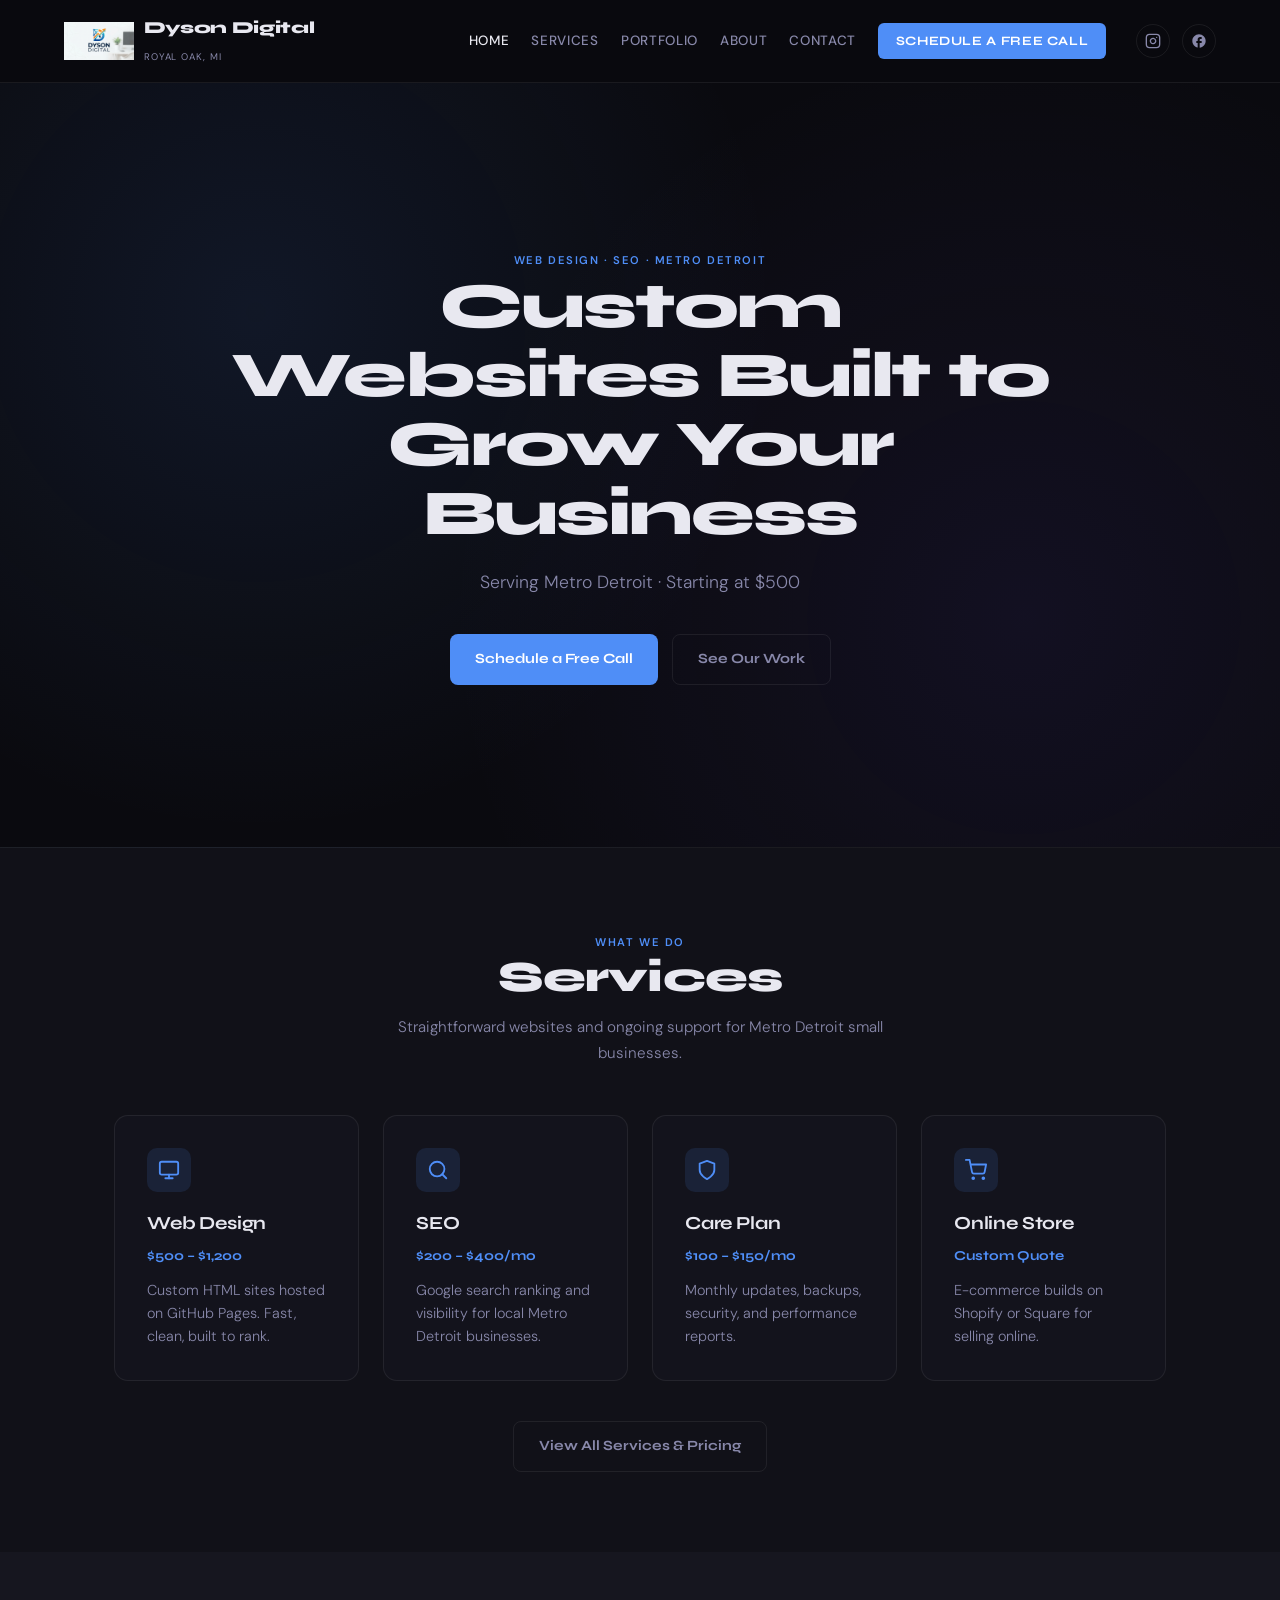
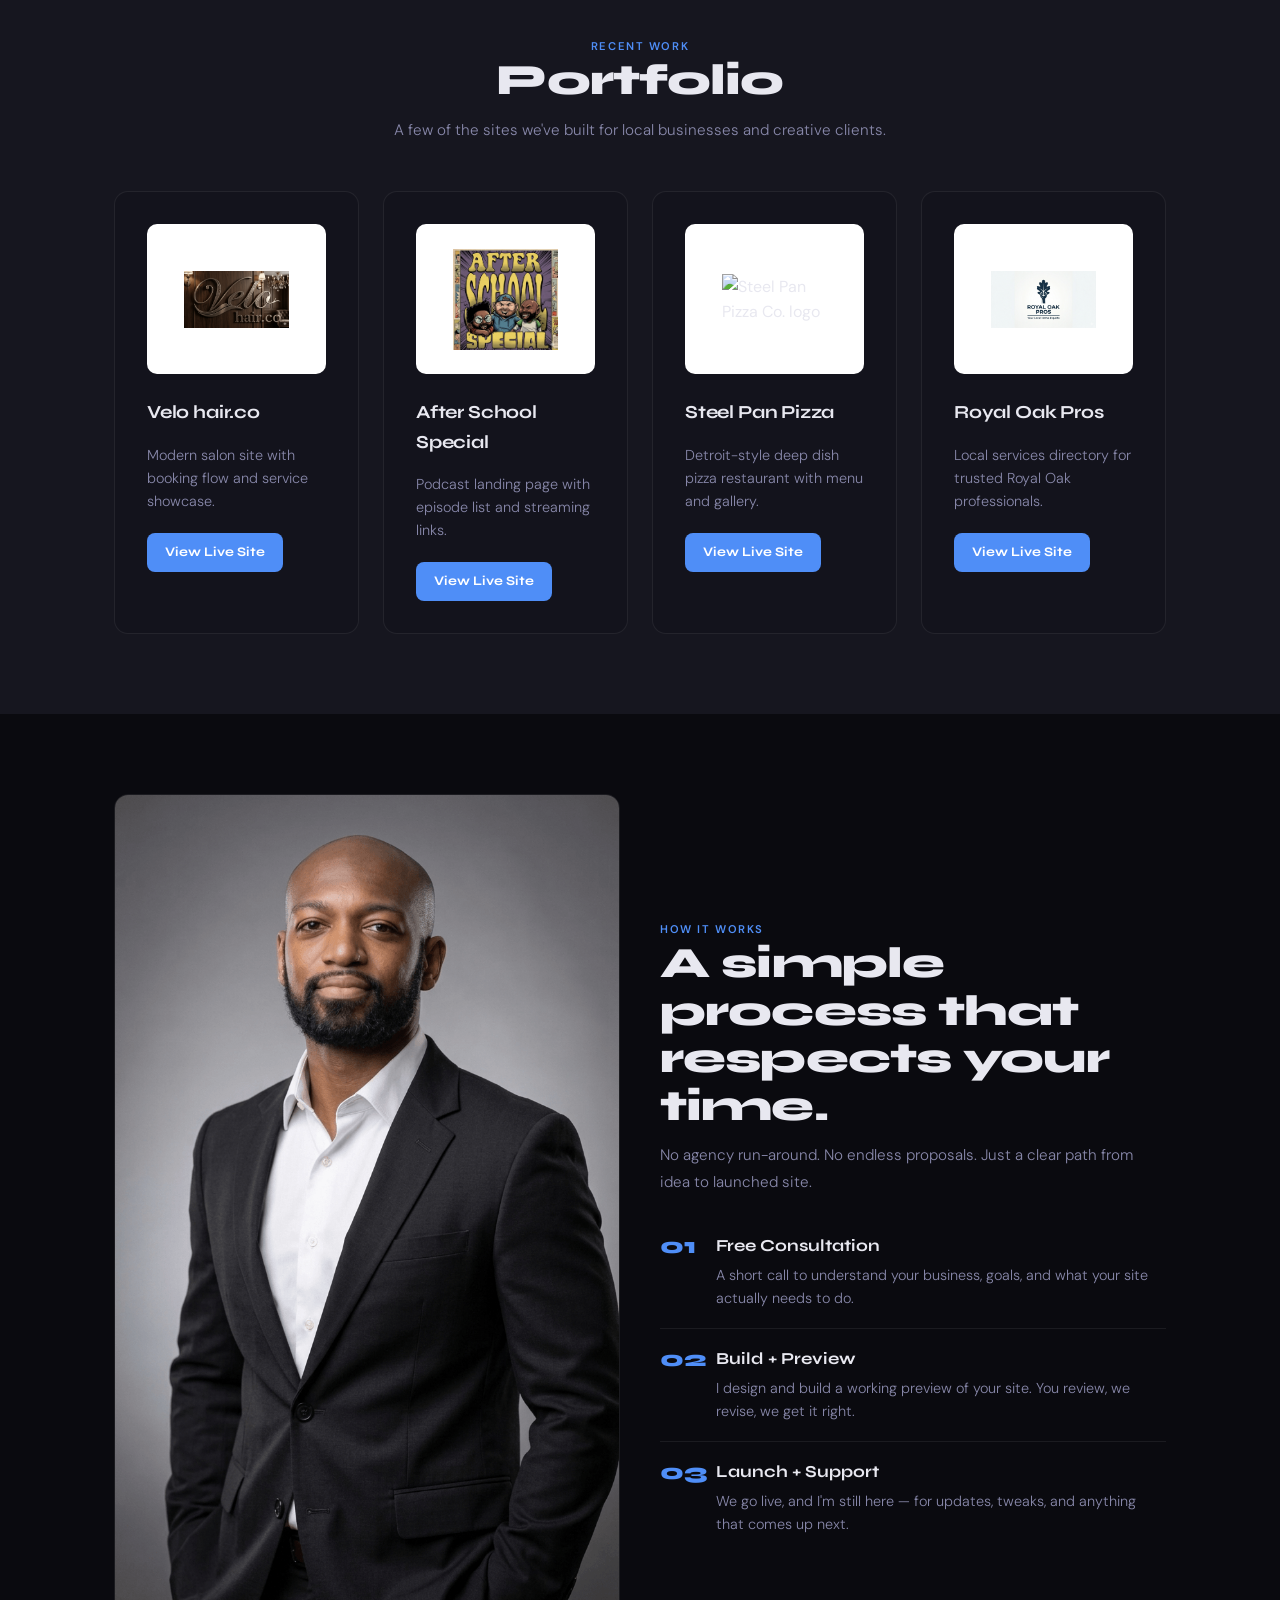
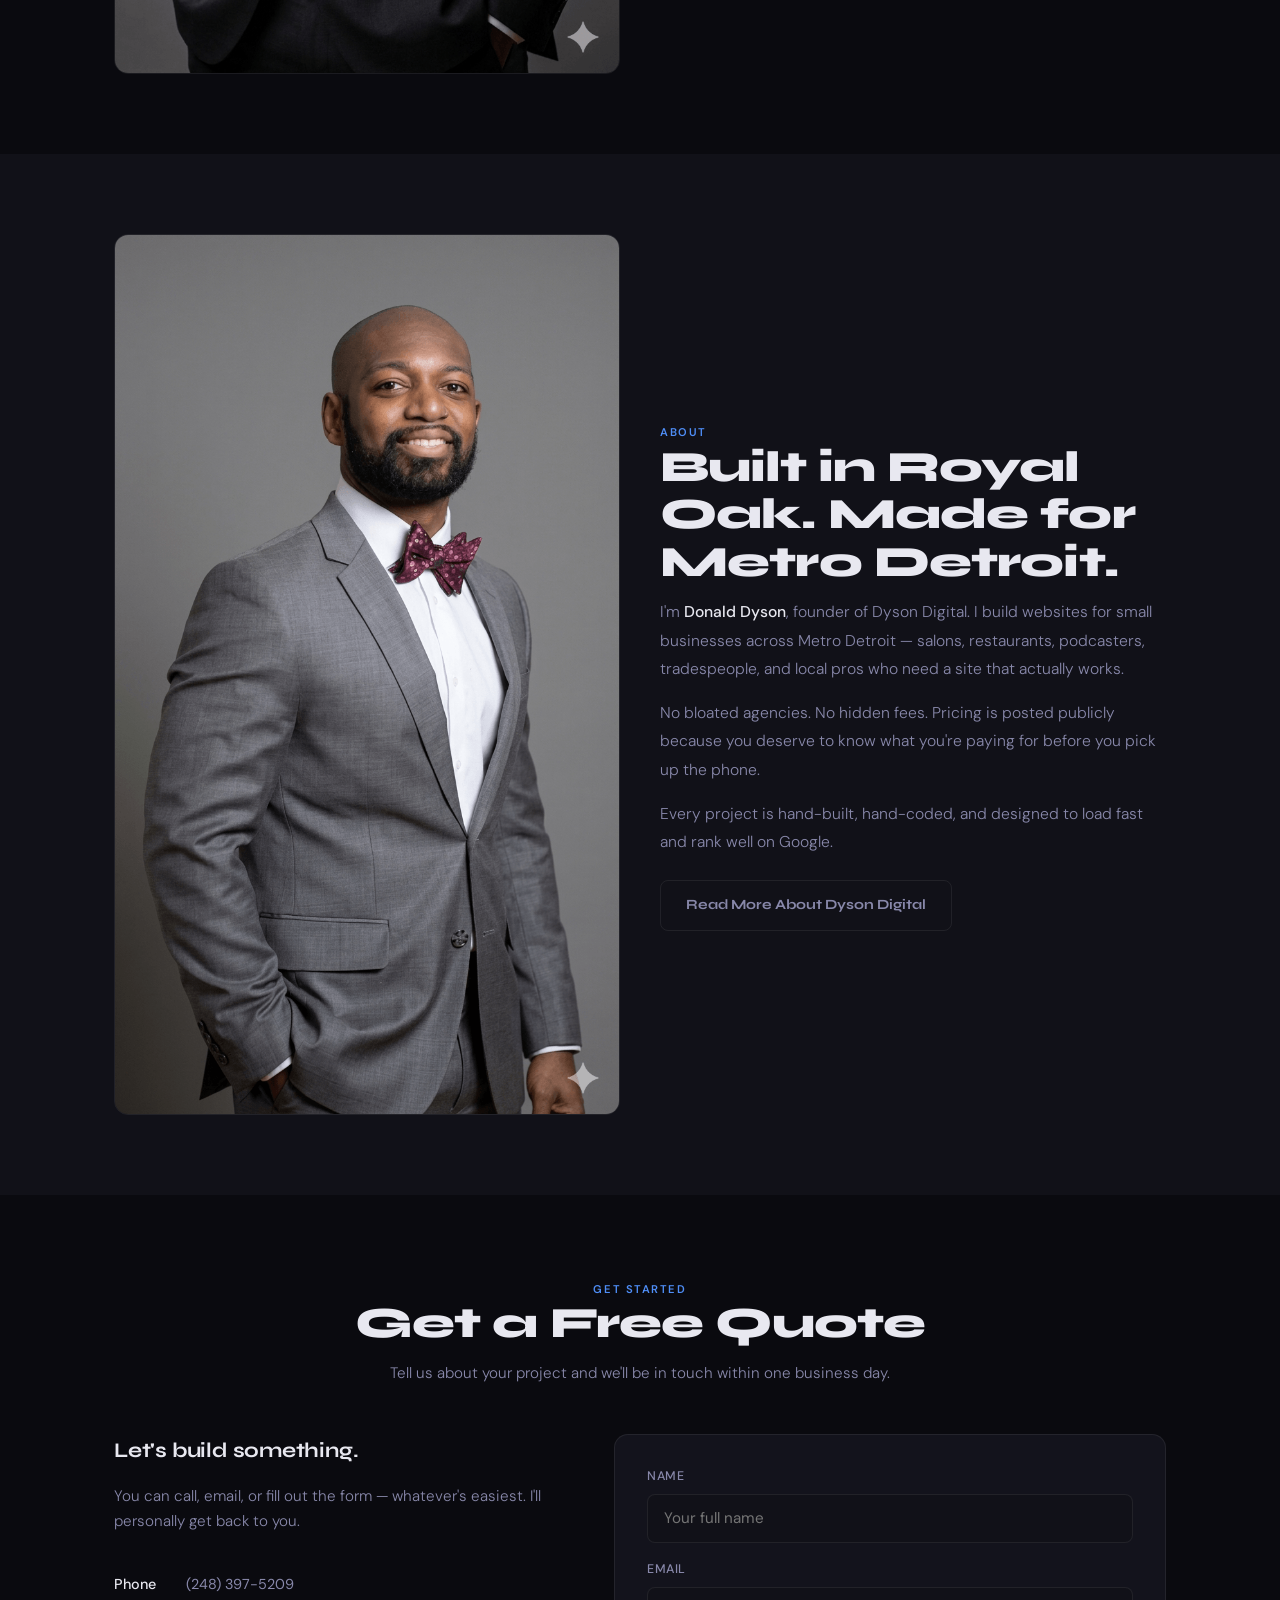
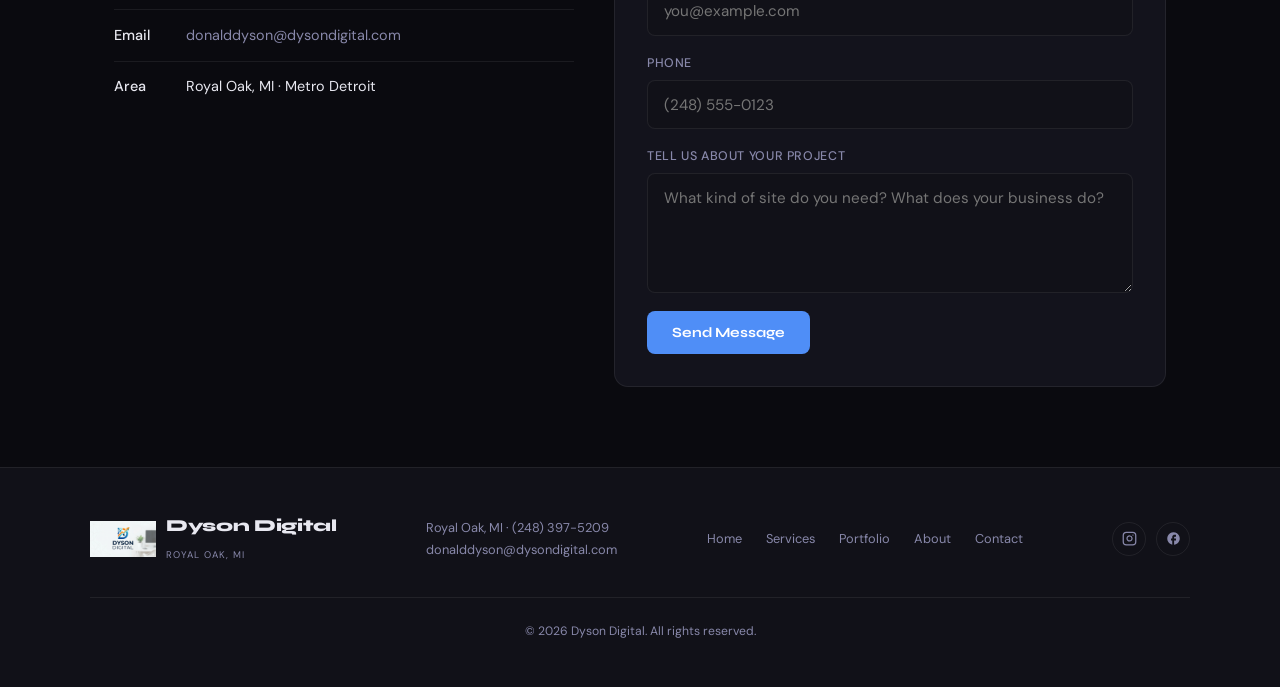
==== index.html @ cc30932b "Add files via upload" ====
<!DOCTYPE html>
<html lang="en">
<head>
<script async src="https://www.googletagmanager.com/gtag/js?id=G-XXXXXXXXXX"></script>
<script>window.dataLayer=window.dataLayer||[];function gtag(){dataLayer.push(arguments);}gtag('js',new Date());gtag('config','G-XXXXXXXXXX');</script>
<meta charset="UTF-8">
<meta name="viewport" content="width=device-width, initial-scale=1.0">
<title>Dyson Digital | Web Designer Royal Oak MI | Metro Detroit</title>
<meta name="description" content="Dyson Digital builds custom websites for Metro Detroit small businesses. Based in Royal Oak, MI. Starting at $500. Schedule a free consultation.">
<link rel="canonical" href="https://dysondigital.com/">
<meta name="robots" content="index, follow">
<meta property="og:title" content="Dyson Digital | Web Designer Royal Oak MI">
<meta property="og:description" content="Custom websites for Metro Detroit small businesses. Starting at $500.">
<meta property="og:image" content="https://dysondigital.com/images/og-preview.jpg">
<meta property="og:url" content="https://dysondigital.com">
<meta property="og:type" content="website">
<meta name="twitter:card" content="summary_large_image">
<meta name="twitter:title" content="Dyson Digital | Web Designer Royal Oak MI">
<meta name="twitter:description" content="Custom websites for Metro Detroit small businesses. Starting at $500.">
<meta name="twitter:image" content="https://dysondigital.com/images/og-preview.jpg">
<link rel="icon" type="image/png" href="favicon.png">
<link rel="apple-touch-icon" href="favicon.png">
<meta name="theme-color" content="#1d6aff">
<link rel="stylesheet" href="style.css">

<!-- ProfessionalService (LocalBusiness) Schema -->
<script type="application/ld+json">
{
  "@context": "https://schema.org",
  "@type": "ProfessionalService",
  "name": "Dyson Digital",
  "image": "https://dysondigital.com/images/dysondigitallogo.png",
  "url": "https://dysondigital.com",
  "telephone": "+1-248-397-5209",
  "email": "donalddyson@dysondigital.com",
  "priceRange": "$500 - $1,500",
  "description": "Professional web design and SEO services for small businesses in Metro Detroit.",
  "address": {
    "@type": "PostalAddress",
    "addressLocality": "Royal Oak",
    "addressRegion": "MI",
    "addressCountry": "US"
  },
  "geo": {
    "@type": "GeoCoordinates",
    "latitude": 42.4895,
    "longitude": -83.1446
  },
  "areaServed": ["Royal Oak", "Detroit", "Metro Detroit", "Michigan"],
  "sameAs": [
    "https://instagram.com/dyson.digital",
    "https://facebook.com/dysondigitalmi"
  ],
  "founder": {
    "@type": "Person",
    "name": "Donald Dyson",
    "jobTitle": "Founder & Web Designer",
    "worksFor": {
      "@type": "Organization",
      "name": "Dyson Digital"
    }
  },
  "hasOfferCatalog": {
    "@type": "OfferCatalog",
    "name": "Web Design Services",
    "itemListElement": [
      {
        "@type": "Offer",
        "itemOffered": {
          "@type": "Service",
          "name": "Starter Website",
          "description": "Clean, custom single or multi-page site for small businesses getting online."
        },
        "price": "500",
        "priceCurrency": "USD"
      },
      {
        "@type": "Offer",
        "itemOffered": {
          "@type": "Service",
          "name": "Full Custom Site",
          "description": "Multi-page, fully custom website with SEO foundation and ongoing support."
        },
        "price": "1200",
        "priceCurrency": "USD"
      },
      {
        "@type": "Offer",
        "itemOffered": {
          "@type": "Service",
          "name": "Monthly Care Plan",
          "description": "Ongoing updates, backups, security, and content edits for your website."
        },
        "price": "100",
        "priceCurrency": "USD"
      }
    ]
  }
}
</script>

<!-- Organization + Founder Schema -->
<script type="application/ld+json">
{
  "@context": "https://schema.org",
  "@type": "Organization",
  "name": "Dyson Digital",
  "url": "https://dysondigital.com",
  "logo": "https://dysondigital.com/images/dysondigitallogo.png",
  "founder": {
    "@type": "Person",
    "name": "Donald Dyson",
    "jobTitle": "Founder",
    "worksFor": {
      "@type": "Organization",
      "name": "Dyson Digital"
    }
  },
  "contactPoint": {
    "@type": "ContactPoint",
    "telephone": "+1-248-397-5209",
    "contactType": "customer service",
    "email": "donalddyson@dysondigital.com",
    "areaServed": "US",
    "availableLanguage": "English"
  },
  "sameAs": [
    "https://instagram.com/dyson.digital",
    "https://facebook.com/dysondigitalmi"
  ]
}
</script>

<!-- Breadcrumbs -->
<script type="application/ld+json">
{
  "@context": "https://schema.org",
  "@type": "BreadcrumbList",
  "itemListElement": [
    {
      "@type": "ListItem",
      "position": 1,
      "name": "Home",
      "item": "https://dysondigital.com/"
    }
  ]
}
</script>
</head>
<body>

<header>
  <a href="index.html" class="logo-wrap" aria-label="Dyson Digital home">
    <img src="images/dysondigitallogo.png" alt="Dyson Digital logo" height="50" loading="lazy">
    <span>
      <span class="logo-text">Dyson Digital</span><br>
      <span class="logo-sub">Royal Oak, MI</span>
    </span>
  </a>
  <button class="menu-toggle" aria-label="Toggle navigation menu" aria-expanded="false" aria-controls="main-nav" onclick="const n=document.getElementById('main-nav');n.classList.toggle('active');this.setAttribute('aria-expanded',n.classList.contains('active'));">&#9776;</button>
  <nav id="main-nav">
    <a href="index.html" class="active">Home</a>
    <a href="services.html">Services</a>
    <a href="portfolio.html">Portfolio</a>
    <a href="about.html">About</a>
    <a href="contact.html">Contact</a>
    <a href="https://calendly.com/donalddyson-dysondigital" target="_blank" rel="noopener" class="btn-nav">Schedule a Free Call</a>
    <div class="social-icons">
      <a href="https://instagram.com/dyson.digital" target="_blank" rel="noopener" aria-label="Dyson Digital on Instagram">
        <svg viewBox="0 0 24 24" fill="none" stroke="currentColor" stroke-width="2" stroke-linecap="round" stroke-linejoin="round"><rect x="2" y="2" width="20" height="20" rx="5" ry="5"/><path d="M16 11.37A4 4 0 1 1 12.63 8 4 4 0 0 1 16 11.37z"/><line x1="17.5" y1="6.5" x2="17.51" y2="6.5"/></svg>
      </a>
      <a href="https://facebook.com/dysondigitalmi" target="_blank" rel="noopener" aria-label="Dyson Digital on Facebook">
        <svg viewBox="0 0 24 24" fill="currentColor"><path d="M22 12c0-5.52-4.48-10-10-10S2 6.48 2 12c0 4.84 3.44 8.87 8 9.8V15H8v-3h2V9.5C10 7.57 11.57 6 13.5 6H16v3h-2c-.55 0-1 .45-1 1v2h3v3h-3v6.95c5.05-.5 9-4.76 9-9.95z"/></svg>
      </a>
    </div>
  </nav>
</header>

<!-- HERO -->
<section class="hero">
  <div class="hero-inner">
    <span class="sl">Web Design · SEO · Metro Detroit</span>
    <h1>Custom Websites Built to Grow Your Business</h1>
    <p class="hero-sub">Serving Metro Detroit &middot; Starting at $500</p>
    <div class="hero-buttons">
      <a href="https://calendly.com/donalddyson-dysondigital" target="_blank" rel="noopener" class="btn">Schedule a Free Call</a>
      <a href="#portfolio" class="btn btn-outline">See Our Work</a>
    </div>
  </div>
</section>

<!-- SERVICES -->
<section class="section-light" id="services">
  <div class="container">
    <div class="sh" style="text-align:center;">
      <span class="sl">What We Do</span>
      <h2 class="st">Services</h2>
      <p class="ss" style="margin:0 auto;">Straightforward websites and ongoing support for Metro Detroit small businesses.</p>
    </div>
    <div class="grid-4">
      <div class="card service-card">
        <div class="service-icon" aria-hidden="true">
          <svg viewBox="0 0 24 24" fill="none" stroke="currentColor" stroke-width="2" stroke-linecap="round" stroke-linejoin="round"><rect x="2" y="3" width="20" height="14" rx="2" ry="2"/><line x1="8" y1="21" x2="16" y2="21"/><line x1="12" y1="17" x2="12" y2="21"/></svg>
        </div>
        <h3>Web Design</h3>
        <span class="price">$500 – $1,200</span>
        <p>Custom HTML sites hosted on GitHub Pages. Fast, clean, built to rank.</p>
      </div>
      <div class="card service-card">
        <div class="service-icon" aria-hidden="true">
          <svg viewBox="0 0 24 24" fill="none" stroke="currentColor" stroke-width="2" stroke-linecap="round" stroke-linejoin="round"><circle cx="11" cy="11" r="8"/><line x1="21" y1="21" x2="16.65" y2="16.65"/></svg>
        </div>
        <h3>SEO</h3>
        <span class="price">$200 – $400/mo</span>
        <p>Google search ranking and visibility for local Metro Detroit businesses.</p>
      </div>
      <div class="card service-card">
        <div class="service-icon" aria-hidden="true">
          <svg viewBox="0 0 24 24" fill="none" stroke="currentColor" stroke-width="2" stroke-linecap="round" stroke-linejoin="round"><path d="M12 22s8-4 8-10V5l-8-3-8 3v7c0 6 8 10 8 10z"/></svg>
        </div>
        <h3>Care Plan</h3>
        <span class="price">$100 – $150/mo</span>
        <p>Monthly updates, backups, security, and performance reports.</p>
      </div>
      <div class="card service-card">
        <div class="service-icon" aria-hidden="true">
          <svg viewBox="0 0 24 24" fill="none" stroke="currentColor" stroke-width="2" stroke-linecap="round" stroke-linejoin="round"><circle cx="9" cy="21" r="1"/><circle cx="20" cy="21" r="1"/><path d="M1 1h4l2.68 13.39a2 2 0 0 0 2 1.61h9.72a2 2 0 0 0 2-1.61L23 6H6"/></svg>
        </div>
        <h3>Online Store</h3>
        <span class="price">Custom Quote</span>
        <p>E-commerce builds on Shopify or Square for selling online.</p>
      </div>
    </div>
    <div style="text-align:center;margin-top:2.5rem;">
      <a href="services.html" class="btn btn-outline">View All Services &amp; Pricing</a>
    </div>
  </div>
</section>

<!-- PORTFOLIO -->
<section class="section-gray" id="portfolio">
  <div class="container">
    <div class="sh" style="text-align:center;">
      <span class="sl">Recent Work</span>
      <h2 class="st">Portfolio</h2>
      <p class="ss" style="margin:0 auto;">A few of the sites we've built for local businesses and creative clients.</p>
    </div>
    <div class="grid-4">
      <div class="card portfolio-card">
        <div class="portfolio-logo">
          <img src="images/velologo2.png" alt="Velo hair.co logo" loading="lazy">
        </div>
        <h3>Velo hair.co</h3>
        <p>Modern salon site with booking flow and service showcase.</p>
        <a href="https://donalddyson-digital.github.io/Velo-hair.co/index.html" target="_blank" rel="noopener" class="btn btn-sm">View Live Site</a>
      </div>
      <div class="card portfolio-card">
        <div class="portfolio-logo">
          <img src="images/afterschoolspecialpodcastlogo.png" alt="After School Special Podcast logo" loading="lazy">
        </div>
        <h3>After School Special</h3>
        <p>Podcast landing page with episode list and streaming links.</p>
        <a href="https://afterschoolspecialpodcasts.github.io/After-school-special-" target="_blank" rel="noopener" class="btn btn-sm">View Live Site</a>
      </div>
      <div class="card portfolio-card">
        <div class="portfolio-logo">
          <img src="images/steelpanpizzaco.png" alt="Steel Pan Pizza Co. logo" loading="lazy">
        </div>
        <h3>Steel Pan Pizza</h3>
        <p>Detroit-style deep dish pizza restaurant with menu and gallery.</p>
        <a href="https://afterschoolspecialpodcasts.github.io/detroit-" target="_blank" rel="noopener" class="btn btn-sm">View Live Site</a>
      </div>
      <div class="card portfolio-card">
        <div class="portfolio-logo">
          <img src="images/royal-oak-pros-logo.png" alt="Royal Oak Pros. logo" loading="lazy">
        </div>
        <h3>Royal Oak Pros</h3>
        <p>Local services directory for trusted Royal Oak professionals.</p>
        <a href="https://royaloakpros.com/" target="_blank" rel="noopener" class="btn btn-sm">View Live Site</a>
      </div>
    </div>
  </div>
</section>

<!-- APPROACH / PROCESS -->
<section style="background:var(--dark);">
  <div class="container">
    <div class="grid-2">
      <div class="approach-img">
        <img src="images/blacksuit.png" alt="Donald Dyson web designer Royal Oak MI" loading="lazy">
      </div>
      <div>
        <span class="sl">How It Works</span>
        <h2 class="st">A simple process that respects your time.</h2>
        <p class="ss">No agency run-around. No endless proposals. Just a clear path from idea to launched site.</p>
        <ol class="steps-list">
          <li>
            <span class="step-num">01</span>
            <div class="step-body">
              <h4>Free Consultation</h4>
              <p>A short call to understand your business, goals, and what your site actually needs to do.</p>
            </div>
          </li>
          <li>
            <span class="step-num">02</span>
            <div class="step-body">
              <h4>Build + Preview</h4>
              <p>I design and build a working preview of your site. You review, we revise, we get it right.</p>
            </div>
          </li>
          <li>
            <span class="step-num">03</span>
            <div class="step-body">
              <h4>Launch + Support</h4>
              <p>We go live, and I'm still here — for updates, tweaks, and anything that comes up next.</p>
            </div>
          </li>
        </ol>
      </div>
    </div>
  </div>
</section>

<!-- ABOUT -->
<section class="section-light">
  <div class="container">
    <div class="grid-2">
      <div class="about-img">
        <img src="images/greysuit.png" alt="Donald Dyson, Founder of Dyson Digital" loading="lazy">
      </div>
      <div class="about-text">
        <span class="sl">About</span>
        <h2 class="st">Built in Royal Oak. Made for Metro Detroit.</h2>
        <p>I'm <strong>Donald Dyson</strong>, founder of Dyson Digital. I build websites for small businesses across Metro Detroit — salons, restaurants, podcasters, tradespeople, and local pros who need a site that actually works.</p>
        <p>No bloated agencies. No hidden fees. Pricing is posted publicly because you deserve to know what you're paying for before you pick up the phone.</p>
        <p>Every project is hand-built, hand-coded, and designed to load fast and rank well on Google.</p>
        <a href="about.html" class="btn btn-outline" style="margin-top:0.5rem;">Read More About Dyson Digital</a>
      </div>
    </div>
  </div>
</section>

<!-- CONTACT / FREE QUOTE -->
<section style="background:var(--dark);">
  <div class="container">
    <div class="sh" style="text-align:center;">
      <span class="sl">Get Started</span>
      <h2 class="st">Get a Free Quote</h2>
      <p class="ss" style="margin:0 auto;">Tell us about your project and we'll be in touch within one business day.</p>
    </div>
    <div class="contact-wrap">
      <div class="contact-info">
        <h3>Let's build something.</h3>
        <p>You can call, email, or fill out the form — whatever's easiest. I'll personally get back to you.</p>
        <div class="contact-detail">
          <strong>Phone</strong>
          <a href="tel:+12483975209">(248) 397-5209</a>
        </div>
        <div class="contact-detail">
          <strong>Email</strong>
          <a href="mailto:donalddyson@dysondigital.com">donalddyson@dysondigital.com</a>
        </div>
        <div class="contact-detail">
          <strong>Area</strong>
          <span>Royal Oak, MI · Metro Detroit</span>
        </div>
      </div>
      <form class="contact-form" action="https://formspree.io/f/mvzvblry" method="POST">
        <div class="form-row">
          <label for="name">Name</label>
          <input type="text" id="name" name="name" placeholder="Your full name" required>
        </div>
        <div class="form-row">
          <label for="email">Email</label>
          <input type="email" id="email" name="email" placeholder="you@example.com" required>
        </div>
        <div class="form-row">
          <label for="phone">Phone</label>
          <input type="tel" id="phone" name="phone" placeholder="(248) 555-0123">
        </div>
        <div class="form-row">
          <label for="message">Tell us about your project</label>
          <textarea id="message" name="message" placeholder="What kind of site do you need? What does your business do?" required></textarea>
        </div>
        <button type="submit" class="btn">Send Message</button>
      </form>
    </div>
  </div>
</section>

<!-- FOOTER -->
<footer>
  <div class="fi">
    <div class="footer-brand">
      <img src="images/dysondigitallogo.png" alt="Dyson Digital logo" loading="lazy">
      <div>
        <span class="logo-text">Dyson Digital</span><br>
        <span class="logo-sub">Royal Oak, MI</span>
      </div>
    </div>
    <div class="footer-contact">
      Royal Oak, MI &middot; <a href="tel:+12483975209">(248) 397-5209</a><br>
      <a href="mailto:donalddyson@dysondigital.com">donalddyson@dysondigital.com</a>
    </div>
    <div class="fl">
      <a href="index.html">Home</a>
      <a href="services.html">Services</a>
      <a href="portfolio.html">Portfolio</a>
      <a href="about.html">About</a>
      <a href="contact.html">Contact</a>
    </div>
    <div class="footer-social">
      <a href="https://instagram.com/dyson.digital" target="_blank" rel="noopener" aria-label="Dyson Digital on Instagram">
        <svg viewBox="0 0 24 24" fill="none" stroke="currentColor" stroke-width="2" stroke-linecap="round" stroke-linejoin="round"><rect x="2" y="2" width="20" height="20" rx="5" ry="5"/><path d="M16 11.37A4 4 0 1 1 12.63 8 4 4 0 0 1 16 11.37z"/><line x1="17.5" y1="6.5" x2="17.51" y2="6.5"/></svg>
      </a>
      <a href="https://facebook.com/dysondigitalmi" target="_blank" rel="noopener" aria-label="Dyson Digital on Facebook">
        <svg viewBox="0 0 24 24" fill="currentColor"><path d="M22 12c0-5.52-4.48-10-10-10S2 6.48 2 12c0 4.84 3.44 8.87 8 9.8V15H8v-3h2V9.5C10 7.57 11.57 6 13.5 6H16v3h-2c-.55 0-1 .45-1 1v2h3v3h-3v6.95c5.05-.5 9-4.76 9-9.95z"/></svg>
      </a>
    </div>
  </div>
  <div class="footer-bottom">
    <span class="fc">&copy; 2026 Dyson Digital. All rights reserved.</span>
  </div>
</footer>

</body>
</html>
---- style.css ----
/* =========================================================
   Dyson Digital — style.css
   Single stylesheet for all pages (Home, Services, Portfolio, About, Contact)
   ========================================================= */

/* -------- Fonts -------- */
@import url('https://fonts.googleapis.com/css2?family=DM+Sans:wght@300;400;500;700&family=Syne:wght@600;700;800&display=swap');

/* -------- Variables -------- */
:root{
  --primary:#4f8ef7;
  --pdark:#3a7aef;
  --accent:#7c5cfc;
  --dark:#0a0a0f;
  --dark2:#111118;
  --dark3:#16161f;
  --card:#13131c;
  --text:#e8e8f0;
  --muted:#8888aa;
  --border:rgba(255,255,255,0.07);
}

/* -------- Reset -------- */
*,*::before,*::after{box-sizing:border-box;margin:0;padding:0;}
html{scroll-behavior:smooth;}
body{
  font-family:'DM Sans',sans-serif;
  background:var(--dark);
  color:var(--text);
  line-height:1.6;
  overflow-x:hidden;
}
h1,h2,h3,h4{font-family:'Syne',sans-serif;}
a{color:inherit;text-decoration:none;}
img{max-width:100%;display:block;}

/* -------- Header / Navbar -------- */
header{
  background:rgba(10,10,15,0.93);
  backdrop-filter:blur(14px);
  -webkit-backdrop-filter:blur(14px);
  padding:15px 5%;
  display:flex;
  justify-content:space-between;
  align-items:center;
  border-bottom:1px solid var(--border);
  position:sticky;
  top:0;
  z-index:1000;
}
.logo-wrap{display:flex;align-items:center;gap:10px;}
.logo-wrap img{height:38px;width:auto;}
.logo-text{font-family:'Syne',sans-serif;font-weight:800;font-size:1.05rem;letter-spacing:-0.02em;}
.logo-sub{font-size:0.6rem;color:var(--muted);letter-spacing:0.1em;text-transform:uppercase;}
nav{display:flex;gap:22px;align-items:center;}
nav a{
  color:var(--muted);
  font-weight:500;
  font-size:0.84rem;
  text-transform:uppercase;
  letter-spacing:0.05em;
  transition:color 0.2s;
}
nav a:hover,nav a.active{color:var(--text);}
.btn-nav{
  background:var(--primary);
  color:#fff!important;
  padding:0.5rem 1.1rem;
  border-radius:6px;
  font-family:'Syne',sans-serif;
  font-weight:700;
  font-size:0.8rem;
  transition:background 0.2s;
  border:none;
  cursor:pointer;
}
.btn-nav:hover{background:var(--pdark)!important;}
.social-icons{display:flex;gap:12px;align-items:center;margin-left:8px;}
.social-icons a{
  display:inline-flex;
  align-items:center;
  justify-content:center;
  width:34px;
  height:34px;
  border-radius:50%;
  border:1px solid var(--border);
  color:var(--muted);
  transition:color 0.2s,border-color 0.2s,background 0.2s;
}
.social-icons a:hover{color:var(--primary);border-color:rgba(79,142,247,0.4);}
.social-icons svg{width:16px;height:16px;}
.menu-toggle{display:none;font-size:22px;cursor:pointer;color:var(--text);background:none;border:none;}

@media(max-width:768px){
  .menu-toggle{display:block;}
  nav{
    display:none;
    flex-direction:column;
    position:absolute;
    top:100%;
    left:0;
    width:100%;
    background:var(--dark2);
    border-top:1px solid var(--border);
    padding:10px 0;
    gap:0;
  }
  nav.active{display:flex;}
  nav a{
    padding:13px 5%;
    border-bottom:1px solid var(--border);
    width:100%;
  }
  .social-icons{display:none;}
}

/* -------- Buttons -------- */
.btn{
  display:inline-flex;
  align-items:center;
  gap:5px;
  padding:13px 25px;
  background:var(--primary);
  color:#fff;
  border-radius:8px;
  font-family:'Syne',sans-serif;
  font-weight:700;
  font-size:0.88rem;
  transition:background 0.2s,transform 0.15s;
  border:none;
  cursor:pointer;
}
.btn:hover{background:var(--pdark);transform:translateY(-2px);}
.btn-outline{
  background:transparent;
  border:1px solid var(--border);
  color:var(--muted);
}
.btn-outline:hover{
  border-color:rgba(79,142,247,0.4);
  color:var(--text);
  background:transparent;
  transform:translateY(-2px);
}
.btn-sm{padding:9px 18px;font-size:0.82rem;}

/* -------- Section helpers -------- */
.sl{
  font-size:0.7rem;
  font-weight:600;
  letter-spacing:0.14em;
  text-transform:uppercase;
  color:var(--primary);
  margin-bottom:0.5rem;
}
.st{
  font-size:clamp(1.8rem,4vw,2.7rem);
  font-weight:800;
  letter-spacing:-0.02em;
  line-height:1.1;
  margin-bottom:0.75rem;
}
.ss{
  color:var(--muted);
  font-size:0.95rem;
  max-width:500px;
  font-weight:300;
  line-height:1.75;
}
.sh{margin-bottom:3rem;}
.container{max-width:1100px;margin:0 auto;padding:80px 24px;}
.container-wide{max-width:1200px;margin:0 auto;padding:80px 24px;}

/* -------- Page Hero -------- */
.page-hero{
  padding:110px 5% 65px;
  background:linear-gradient(135deg,rgba(79,142,247,0.07) 0%,rgba(124,92,252,0.04) 100%);
  border-bottom:1px solid var(--border);
  text-align:center;
}
.page-hero h1{
  font-size:clamp(2.2rem,5vw,3.5rem);
  font-weight:800;
  letter-spacing:-0.03em;
  margin-bottom:1rem;
}
.page-hero p{
  color:var(--muted);
  font-size:1.05rem;
  max-width:540px;
  margin:0 auto 2rem;
  font-weight:300;
  line-height:1.8;
}

/* -------- Cards -------- */
.card{
  background:var(--card);
  border:1px solid var(--border);
  border-radius:14px;
  padding:2rem;
  transition:transform 0.2s,border-color 0.2s;
}
.card:hover{transform:translateY(-4px);border-color:rgba(79,142,247,0.3);}

/* -------- Home Hero -------- */
.hero{
  min-height:85vh;
  display:flex;
  align-items:center;
  justify-content:center;
  padding:0 5%;
  background:
    radial-gradient(circle at 20% 30%,rgba(79,142,247,0.10),transparent 45%),
    radial-gradient(circle at 80% 70%,rgba(124,92,252,0.08),transparent 50%),
    var(--dark);
  text-align:center;
  border-bottom:1px solid var(--border);
}
.hero-inner{max-width:820px;}
.hero h1{
  font-size:clamp(2.4rem,5.5vw,4rem);
  font-weight:800;
  letter-spacing:-0.03em;
  line-height:1.08;
  margin-bottom:1.25rem;
}
.hero .hero-sub{
  color:var(--muted);
  font-size:1.1rem;
  max-width:600px;
  margin:0 auto 2.25rem;
  font-weight:300;
  line-height:1.7;
}
.hero-buttons{display:flex;gap:14px;justify-content:center;flex-wrap:wrap;}

/* -------- Services (white bg on home / keep dark card) -------- */
.section-light{background:var(--dark2);}
.grid-4{
  display:grid;
  grid-template-columns:repeat(auto-fit,minmax(230px,1fr));
  gap:1.5rem;
}
.grid-3{
  display:grid;
  grid-template-columns:repeat(auto-fit,minmax(280px,1fr));
  gap:1.5rem;
}
.grid-2{
  display:grid;
  grid-template-columns:repeat(auto-fit,minmax(320px,1fr));
  gap:2.5rem;
  align-items:center;
}
.service-card h3{
  font-size:1.15rem;
  margin-bottom:0.4rem;
  letter-spacing:-0.01em;
}
.service-card .price{
  color:var(--primary);
  font-family:'Syne',sans-serif;
  font-weight:700;
  font-size:0.85rem;
  margin-bottom:0.75rem;
  display:block;
}
.service-card p{color:var(--muted);font-size:0.9rem;font-weight:300;}
.service-icon{
  width:44px;
  height:44px;
  display:flex;
  align-items:center;
  justify-content:center;
  border-radius:10px;
  background:rgba(79,142,247,0.12);
  color:var(--primary);
  margin-bottom:1.1rem;
}
.service-icon svg{width:22px;height:22px;}

/* -------- Portfolio -------- */
.section-gray{background:var(--dark3);}
.portfolio-card{
  display:flex;
  flex-direction:column;
  gap:1rem;
  text-align:left;
}
.portfolio-logo{
  background:#fff;
  border-radius:10px;
  padding:1.5rem;
  height:150px;
  display:flex;
  align-items:center;
  justify-content:center;
  margin-bottom:0.5rem;
}
.portfolio-logo img{
  max-height:100%;
  max-width:80%;
  width:auto;
  object-fit:contain;
}
.portfolio-card h3{font-size:1.15rem;letter-spacing:-0.01em;}
.portfolio-card p{color:var(--muted);font-size:0.9rem;font-weight:300;min-height:3.5em;}
.portfolio-card .btn{align-self:flex-start;margin-top:0.25rem;}

/* -------- Approach (dark, 2-col) -------- */
.approach-img{
  border-radius:14px;
  overflow:hidden;
  border:1px solid var(--border);
}
.approach-img img{width:100%;height:auto;display:block;}
.steps-list{list-style:none;padding:0;margin:1.25rem 0 0;}
.steps-list li{
  display:flex;
  gap:1rem;
  padding:1.1rem 0;
  border-bottom:1px solid var(--border);
  align-items:flex-start;
}
.steps-list li:last-child{border-bottom:none;}
.step-num{
  font-family:'Syne',sans-serif;
  font-weight:800;
  font-size:1.4rem;
  color:var(--primary);
  min-width:40px;
  line-height:1;
  padding-top:2px;
}
.step-body h4{font-size:1.05rem;margin-bottom:0.25rem;}
.step-body p{color:var(--muted);font-size:0.9rem;font-weight:300;}

/* -------- About -------- */
.about-img{
  border-radius:14px;
  overflow:hidden;
  border:1px solid var(--border);
}
.about-img img{width:100%;height:auto;display:block;}
.about-text p{
  color:var(--muted);
  font-size:0.98rem;
  font-weight:300;
  margin-bottom:1rem;
  line-height:1.8;
}
.about-text p strong{color:var(--text);font-weight:500;}

/* -------- Contact form -------- */
.contact-wrap{
  display:grid;
  grid-template-columns:1fr 1.2fr;
  gap:2.5rem;
}
@media(max-width:768px){.contact-wrap{grid-template-columns:1fr;}}
.contact-info h3{font-size:1.3rem;margin-bottom:1rem;letter-spacing:-0.01em;}
.contact-info p{color:var(--muted);font-size:0.95rem;font-weight:300;margin-bottom:1.5rem;line-height:1.7;}
.contact-detail{
  display:flex;
  align-items:center;
  gap:0.75rem;
  padding:0.85rem 0;
  border-bottom:1px solid var(--border);
  font-size:0.9rem;
}
.contact-detail:last-child{border-bottom:none;}
.contact-detail strong{color:var(--text);font-weight:500;min-width:60px;}
.contact-detail a{color:var(--muted);transition:color 0.2s;}
.contact-detail a:hover{color:var(--primary);}

.contact-form{
  background:var(--card);
  border:1px solid var(--border);
  border-radius:14px;
  padding:2rem;
}
.form-row{display:flex;flex-direction:column;margin-bottom:1.1rem;}
.form-row label{
  font-size:0.78rem;
  font-weight:500;
  letter-spacing:0.05em;
  text-transform:uppercase;
  color:var(--muted);
  margin-bottom:0.4rem;
}
.form-row input,
.form-row textarea{
  background:var(--dark2);
  border:1px solid var(--border);
  border-radius:8px;
  padding:0.85rem 1rem;
  color:var(--text);
  font-family:'DM Sans',sans-serif;
  font-size:0.95rem;
  transition:border-color 0.2s;
}
.form-row input:focus,
.form-row textarea:focus{
  outline:none;
  border-color:var(--primary);
}
.form-row textarea{resize:vertical;min-height:120px;}

/* -------- Pricing / Service page tables -------- */
.pricing-grid{
  display:grid;
  grid-template-columns:repeat(auto-fit,minmax(260px,1fr));
  gap:1.5rem;
  margin-bottom:2.5rem;
}
.pricing-card{
  background:var(--card);
  border:1px solid var(--border);
  border-radius:14px;
  padding:2rem;
  display:flex;
  flex-direction:column;
}
.pricing-card .price-tag{
  font-family:'Syne',sans-serif;
  font-weight:800;
  font-size:1.8rem;
  color:var(--primary);
  margin:0.5rem 0 1rem;
  letter-spacing:-0.02em;
}
.pricing-card h3{font-size:1.2rem;margin-bottom:0.25rem;}
.pricing-card .tagline{color:var(--muted);font-size:0.85rem;margin-bottom:1rem;font-weight:300;}
.pricing-card ul{
  list-style:none;
  padding:0;
  margin:0 0 1.5rem;
  flex:1;
}
.pricing-card li{
  color:var(--muted);
  font-size:0.9rem;
  padding:0.45rem 0;
  font-weight:300;
  display:flex;
  gap:0.5rem;
  align-items:flex-start;
}
.pricing-card li::before{
  content:"";
  width:6px;
  height:6px;
  border-radius:50%;
  background:var(--primary);
  margin-top:0.55rem;
  flex-shrink:0;
}
.pricing-card .btn{align-self:flex-start;}

.disclaimer-box{
  background:var(--card);
  border:1px solid var(--border);
  border-left:3px solid var(--primary);
  border-radius:10px;
  padding:1.75rem;
  margin-top:2rem;
}
.disclaimer-box h4{
  font-family:'Syne',sans-serif;
  font-weight:700;
  font-size:0.85rem;
  letter-spacing:0.1em;
  text-transform:uppercase;
  color:var(--primary);
  margin-bottom:0.8rem;
}
.disclaimer-box h3{
  font-size:1.1rem;
  letter-spacing:-0.01em;
  margin-bottom:1rem;
}
.disclaimer-box p{
  color:var(--muted);
  font-size:0.88rem;
  font-weight:300;
  margin-bottom:0.9rem;
  line-height:1.75;
}
.disclaimer-box p strong{color:var(--text);font-weight:600;}
.disclaimer-box p:last-child{margin-bottom:0;}

/* -------- FAQ -------- */
.faq-item{
  border-bottom:1px solid var(--border);
  padding:1.5rem 0;
}
.faq-item:first-child{padding-top:0;}
.faq-item:last-child{border-bottom:none;padding-bottom:0;}
.faq-item h3{
  font-size:1.05rem;
  margin-bottom:0.6rem;
  letter-spacing:-0.01em;
  color:var(--text);
}
.faq-item p{
  color:var(--muted);
  font-size:0.92rem;
  font-weight:300;
  line-height:1.8;
}

/* -------- Breadcrumbs -------- */
.breadcrumbs{
  max-width:1100px;
  margin:0 auto;
  padding:14px 24px 0;
  font-size:0.78rem;
  color:var(--muted);
}
.breadcrumbs a{color:var(--muted);transition:color 0.2s;}
.breadcrumbs a:hover{color:var(--primary);}
.breadcrumbs span{margin:0 0.4rem;opacity:0.5;}

/* -------- Footer -------- */
footer{
  background:var(--dark2);
  border-top:1px solid var(--border);
  padding:45px 5%;
}
.fi{
  max-width:1100px;
  margin:0 auto;
  display:flex;
  justify-content:space-between;
  align-items:center;
  flex-wrap:wrap;
  gap:1.5rem;
}
.fl{display:flex;gap:1.5rem;flex-wrap:wrap;align-items:center;}
.fl a{font-size:0.8rem;color:var(--muted);transition:color 0.2s;}
.fl a:hover{color:var(--primary);}
.fc{font-size:0.76rem;color:var(--muted);}
.footer-brand{display:flex;align-items:center;gap:10px;}
.footer-brand img{height:36px;width:auto;}
.footer-contact{
  font-size:0.8rem;
  color:var(--muted);
  line-height:1.7;
}
.footer-contact a{color:var(--muted);transition:color 0.2s;}
.footer-contact a:hover{color:var(--primary);}
.footer-social{display:flex;gap:10px;}
.footer-social a{
  display:inline-flex;
  align-items:center;
  justify-content:center;
  width:34px;
  height:34px;
  border-radius:50%;
  border:1px solid var(--border);
  color:var(--muted);
  transition:color 0.2s,border-color 0.2s;
}
.footer-social a:hover{color:var(--primary);border-color:rgba(79,142,247,0.4);}
.footer-social svg{width:15px;height:15px;}
.footer-bottom{
  max-width:1100px;
  margin:2rem auto 0;
  padding-top:1.5rem;
  border-top:1px solid var(--border);
  text-align:center;
  font-size:0.76rem;
  color:var(--muted);
}
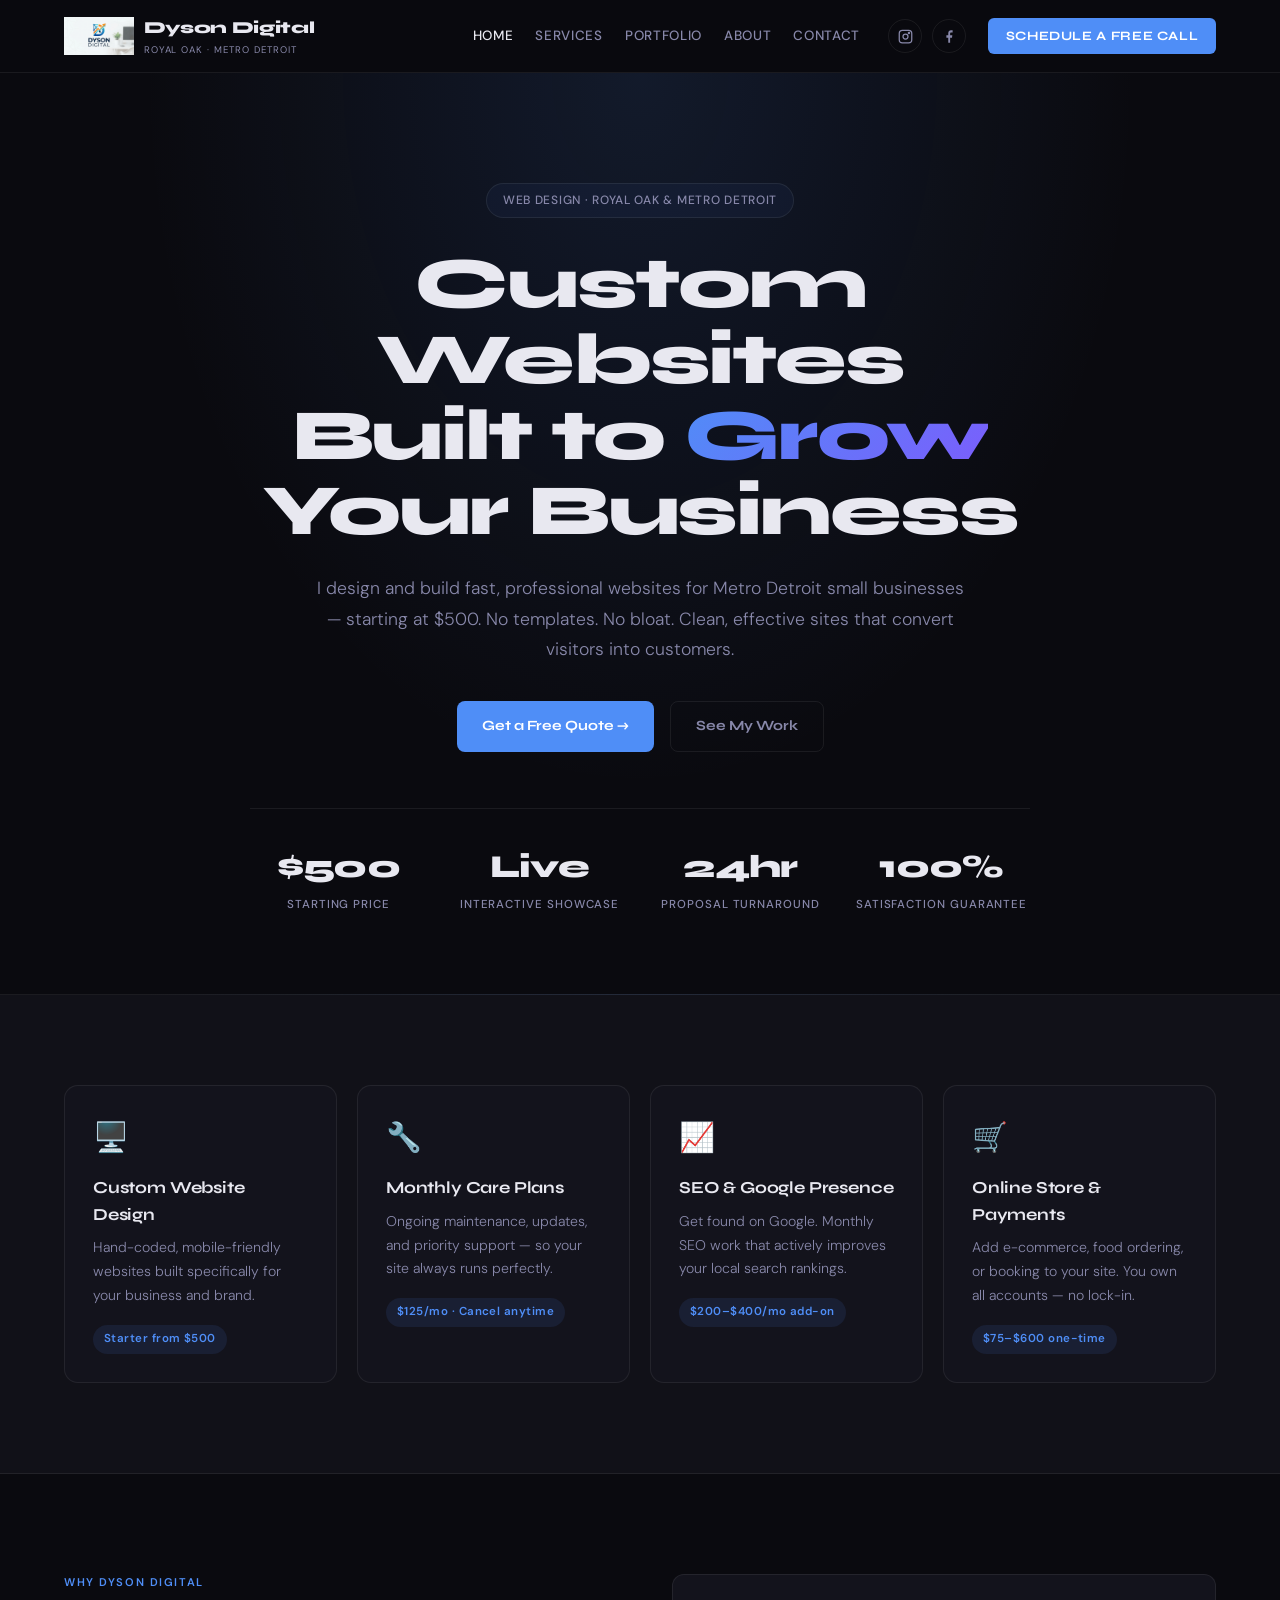
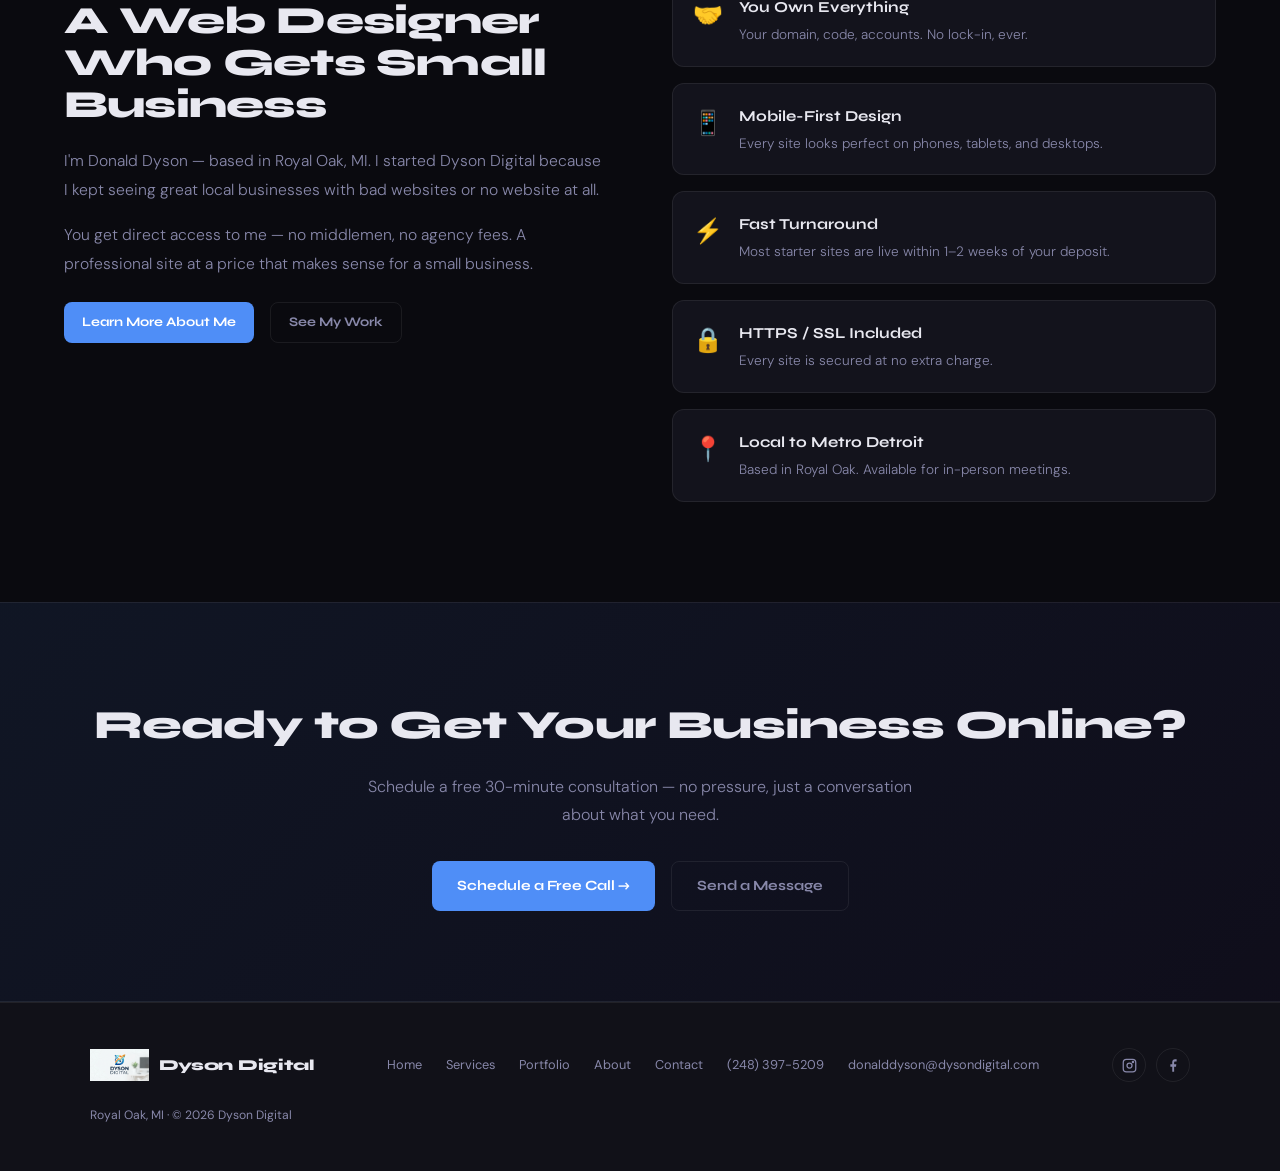
==== commit c6201230: "Add files via upload" ====
--- a/index.html
+++ b/index.html
@@ -21,16 +21,19 @@
 <link rel="icon" type="image/png" href="favicon.png">
 <link rel="apple-touch-icon" href="favicon.png">
 <meta name="theme-color" content="#1d6aff">
+<link rel="preconnect" href="https://fonts.googleapis.com">
+<link rel="preconnect" href="https://fonts.gstatic.com" crossorigin>
+<link href="https://fonts.googleapis.com/css2?family=DM+Sans:wght@300;400;500;600;700&family=Syne:wght@600;700;800&display=swap" rel="stylesheet">
 <link rel="stylesheet" href="style.css">
 
-<!-- ProfessionalService (LocalBusiness) Schema -->
 <script type="application/ld+json">
 {
   "@context": "https://schema.org",
   "@type": "ProfessionalService",
   "name": "Dyson Digital",
   "image": "https://dysondigital.com/images/dysondigitallogo.png",
-  "url": "https://dysondigital.com",
+  "@id": "https://dysondigital.com/#business",
+  "url": "https://dysondigital.com/",
   "telephone": "+1-248-397-5209",
   "email": "donalddyson@dysondigital.com",
   "priceRange": "$500 - $1,500",
@@ -46,7 +49,12 @@
     "latitude": 42.4895,
     "longitude": -83.1446
   },
-  "areaServed": ["Royal Oak", "Detroit", "Metro Detroit", "Michigan"],
+  "areaServed": [
+    {"@type":"City","name":"Royal Oak"},
+    {"@type":"City","name":"Detroit"},
+    {"@type":"Place","name":"Metro Detroit"},
+    {"@type":"State","name":"Michigan"}
+  ],
   "sameAs": [
     "https://instagram.com/dyson.digital",
     "https://facebook.com/dysondigitalmi"
@@ -55,10 +63,7 @@
     "@type": "Person",
     "name": "Donald Dyson",
     "jobTitle": "Founder & Web Designer",
-    "worksFor": {
-      "@type": "Organization",
-      "name": "Dyson Digital"
-    }
+    "worksFor": {"@id":"https://dysondigital.com/#business"}
   },
   "hasOfferCatalog": {
     "@type": "OfferCatalog",
@@ -69,7 +74,7 @@
         "itemOffered": {
           "@type": "Service",
           "name": "Starter Website",
-          "description": "Clean, custom single or multi-page site for small businesses getting online."
+          "description": "Clean, professional 5-page website for small businesses. Mobile-friendly, hand-coded, includes basic SEO."
         },
         "price": "500",
         "priceCurrency": "USD"
@@ -79,9 +84,9 @@
         "itemOffered": {
           "@type": "Service",
           "name": "Full Custom Site",
-          "description": "Multi-page, fully custom website with SEO foundation and ongoing support."
+          "description": "Multi-page custom website with advanced SEO, integrations, and tailored design up to 8 pages."
         },
-        "price": "1200",
+        "price": "1500",
         "priceCurrency": "USD"
       },
       {
@@ -89,9 +94,9 @@
         "itemOffered": {
           "@type": "Service",
           "name": "Monthly Care Plan",
-          "description": "Ongoing updates, backups, security, and content edits for your website."
+          "description": "Ongoing website maintenance, hosting management, updates, and priority support."
         },
-        "price": "100",
+        "price": "125",
         "priceCurrency": "USD"
       }
     ]
@@ -99,50 +104,12 @@
 }
 </script>
 
-<!-- Organization + Founder Schema -->
-<script type="application/ld+json">
-{
-  "@context": "https://schema.org",
-  "@type": "Organization",
-  "name": "Dyson Digital",
-  "url": "https://dysondigital.com",
-  "logo": "https://dysondigital.com/images/dysondigitallogo.png",
-  "founder": {
-    "@type": "Person",
-    "name": "Donald Dyson",
-    "jobTitle": "Founder",
-    "worksFor": {
-      "@type": "Organization",
-      "name": "Dyson Digital"
-    }
-  },
-  "contactPoint": {
-    "@type": "ContactPoint",
-    "telephone": "+1-248-397-5209",
-    "contactType": "customer service",
-    "email": "donalddyson@dysondigital.com",
-    "areaServed": "US",
-    "availableLanguage": "English"
-  },
-  "sameAs": [
-    "https://instagram.com/dyson.digital",
-    "https://facebook.com/dysondigitalmi"
-  ]
-}
-</script>
-
-<!-- Breadcrumbs -->
 <script type="application/ld+json">
 {
   "@context": "https://schema.org",
   "@type": "BreadcrumbList",
   "itemListElement": [
-    {
-      "@type": "ListItem",
-      "position": 1,
-      "name": "Home",
-      "item": "https://dysondigital.com/"
-    }
+    {"@type":"ListItem","position":1,"name":"Home","item":"https://dysondigital.com/"}
   ]
 }
 </script>
@@ -150,257 +117,95 @@
 <body>
 
 <header>
-  <a href="index.html" class="logo-wrap" aria-label="Dyson Digital home">
-    <img src="images/dysondigitallogo.png" alt="Dyson Digital logo" height="50" loading="lazy">
-    <span>
-      <span class="logo-text">Dyson Digital</span><br>
-      <span class="logo-sub">Royal Oak, MI</span>
-    </span>
+  <a href="index.html" class="logo-wrap">
+    <img src="images/dysondigitallogo.png" alt="Dyson Digital logo" height="50">
+    <div>
+      <div class="logo-text">Dyson Digital</div>
+      <div class="logo-sub">Royal Oak · Metro Detroit</div>
+    </div>
   </a>
-  <button class="menu-toggle" aria-label="Toggle navigation menu" aria-expanded="false" aria-controls="main-nav" onclick="const n=document.getElementById('main-nav');n.classList.toggle('active');this.setAttribute('aria-expanded',n.classList.contains('active'));">&#9776;</button>
-  <nav id="main-nav">
+  <button class="menu-toggle" id="menuToggle" aria-label="Toggle navigation menu">☰</button>
+  <nav id="mainNav">
     <a href="index.html" class="active">Home</a>
     <a href="services.html">Services</a>
     <a href="portfolio.html">Portfolio</a>
     <a href="about.html">About</a>
     <a href="contact.html">Contact</a>
+    <div class="nav-socials">
+      <a href="https://instagram.com/dyson.digital" target="_blank" rel="noopener" aria-label="Instagram">
+        <svg viewBox="0 0 24 24" fill="none" stroke="currentColor" stroke-width="2"><rect x="2" y="2" width="20" height="20" rx="5"/><circle cx="12" cy="12" r="4"/><circle cx="17.5" cy="6.5" r="1" fill="currentColor"/></svg>
+      </a>
+      <a href="https://facebook.com/dysondigitalmi" target="_blank" rel="noopener" aria-label="Facebook">
+        <svg viewBox="0 0 24 24" fill="currentColor"><path d="M13 22v-8h3l.5-4H13V7.5c0-1.1.3-1.9 2-1.9h2V2.1C16.7 2 15.6 2 14.4 2 11.8 2 10 3.6 10 6.7V10H7v4h3v8h3z"/></svg>
+      </a>
+    </div>
     <a href="https://calendly.com/donalddyson-dysondigital" target="_blank" rel="noopener" class="btn-nav">Schedule a Free Call</a>
-    <div class="social-icons">
-      <a href="https://instagram.com/dyson.digital" target="_blank" rel="noopener" aria-label="Dyson Digital on Instagram">
-        <svg viewBox="0 0 24 24" fill="none" stroke="currentColor" stroke-width="2" stroke-linecap="round" stroke-linejoin="round"><rect x="2" y="2" width="20" height="20" rx="5" ry="5"/><path d="M16 11.37A4 4 0 1 1 12.63 8 4 4 0 0 1 16 11.37z"/><line x1="17.5" y1="6.5" x2="17.51" y2="6.5"/></svg>
-      </a>
-      <a href="https://facebook.com/dysondigitalmi" target="_blank" rel="noopener" aria-label="Dyson Digital on Facebook">
-        <svg viewBox="0 0 24 24" fill="currentColor"><path d="M22 12c0-5.52-4.48-10-10-10S2 6.48 2 12c0 4.84 3.44 8.87 8 9.8V15H8v-3h2V9.5C10 7.57 11.57 6 13.5 6H16v3h-2c-.55 0-1 .45-1 1v2h3v3h-3v6.95c5.05-.5 9-4.76 9-9.95z"/></svg>
-      </a>
-    </div>
   </nav>
 </header>
 
-<!-- HERO -->
 <section class="hero">
   <div class="hero-inner">
-    <span class="sl">Web Design · SEO · Metro Detroit</span>
-    <h1>Custom Websites Built to Grow Your Business</h1>
-    <p class="hero-sub">Serving Metro Detroit &middot; Starting at $500</p>
-    <div class="hero-buttons">
-      <a href="https://calendly.com/donalddyson-dysondigital" target="_blank" rel="noopener" class="btn">Schedule a Free Call</a>
-      <a href="#portfolio" class="btn btn-outline">See Our Work</a>
-    </div>
-  </div>
-</section>
-
-<!-- SERVICES -->
-<section class="section-light" id="services">
-  <div class="container">
-    <div class="sh" style="text-align:center;">
-      <span class="sl">What We Do</span>
-      <h2 class="st">Services</h2>
-      <p class="ss" style="margin:0 auto;">Straightforward websites and ongoing support for Metro Detroit small businesses.</p>
-    </div>
-    <div class="grid-4">
-      <div class="card service-card">
-        <div class="service-icon" aria-hidden="true">
-          <svg viewBox="0 0 24 24" fill="none" stroke="currentColor" stroke-width="2" stroke-linecap="round" stroke-linejoin="round"><rect x="2" y="3" width="20" height="14" rx="2" ry="2"/><line x1="8" y1="21" x2="16" y2="21"/><line x1="12" y1="17" x2="12" y2="21"/></svg>
-        </div>
-        <h3>Web Design</h3>
-        <span class="price">$500 – $1,200</span>
-        <p>Custom HTML sites hosted on GitHub Pages. Fast, clean, built to rank.</p>
+    <div class="hero-tag">Web Design · Royal Oak &amp; Metro Detroit</div>
+    <h1>Custom Websites<br>Built to <span>Grow</span><br>Your Business</h1>
+    <p class="hero-desc">I design and build fast, professional websites for Metro Detroit small businesses — starting at $500. No templates. No bloat. Clean, effective sites that convert visitors into customers.</p>
+    <div class="hero-ctas">
+      <a href="contact.html" class="btn">Get a Free Quote →</a>
+      <a href="portfolio.html" class="btn btn-outline">See My Work</a>
+    </div>
+    <div class="hero-stats">
+      <div><div class="sn">$500</div><div class="sl2">Starting Price</div></div>
+      <div><div class="sn">Live</div><div class="sl2">Interactive Showcase</div></div>
+      <div><div class="sn">24hr</div><div class="sl2">Proposal Turnaround</div></div>
+      <div><div class="sn">100%</div><div class="sl2">Satisfaction Guarantee</div></div>
+    </div>
+  </div>
+</section>
+
+<section class="strip">
+  <div class="sg">
+    <div class="sc"><div class="si">🖥️</div><h3>Custom Website Design</h3><p>Hand-coded, mobile-friendly websites built specifically for your business and brand.</p><div class="stag">Starter from $500</div></div>
+    <div class="sc"><div class="si">🔧</div><h3>Monthly Care Plans</h3><p>Ongoing maintenance, updates, and priority support — so your site always runs perfectly.</p><div class="stag">$125/mo · Cancel anytime</div></div>
+    <div class="sc"><div class="si">📈</div><h3>SEO &amp; Google Presence</h3><p>Get found on Google. Monthly SEO work that actively improves your local search rankings.</p><div class="stag">$200–$400/mo add-on</div></div>
+    <div class="sc"><div class="si">🛒</div><h3>Online Store &amp; Payments</h3><p>Add e-commerce, food ordering, or booking to your site. You own all accounts — no lock-in.</p><div class="stag">$75–$600 one-time</div></div>
+  </div>
+</section>
+
+<section class="why">
+  <div class="wi">
+    <div class="wt">
+      <div class="sl">Why Dyson Digital</div>
+      <h2>A Web Designer Who Gets Small Business</h2>
+      <p>I'm Donald Dyson — based in Royal Oak, MI. I started Dyson Digital because I kept seeing great local businesses with bad websites or no website at all.</p>
+      <p>You get direct access to me — no middlemen, no agency fees. A professional site at a price that makes sense for a small business.</p>
+      <div class="cta-row">
+        <a href="about.html" class="btn btn-sm">Learn More About Me</a>
+        <a href="portfolio.html" class="btn btn-outline btn-sm">See My Work</a>
       </div>
-      <div class="card service-card">
-        <div class="service-icon" aria-hidden="true">
-          <svg viewBox="0 0 24 24" fill="none" stroke="currentColor" stroke-width="2" stroke-linecap="round" stroke-linejoin="round"><circle cx="11" cy="11" r="8"/><line x1="21" y1="21" x2="16.65" y2="16.65"/></svg>
-        </div>
-        <h3>SEO</h3>
-        <span class="price">$200 – $400/mo</span>
-        <p>Google search ranking and visibility for local Metro Detroit businesses.</p>
-      </div>
-      <div class="card service-card">
-        <div class="service-icon" aria-hidden="true">
-          <svg viewBox="0 0 24 24" fill="none" stroke="currentColor" stroke-width="2" stroke-linecap="round" stroke-linejoin="round"><path d="M12 22s8-4 8-10V5l-8-3-8 3v7c0 6 8 10 8 10z"/></svg>
-        </div>
-        <h3>Care Plan</h3>
-        <span class="price">$100 – $150/mo</span>
-        <p>Monthly updates, backups, security, and performance reports.</p>
-      </div>
-      <div class="card service-card">
-        <div class="service-icon" aria-hidden="true">
-          <svg viewBox="0 0 24 24" fill="none" stroke="currentColor" stroke-width="2" stroke-linecap="round" stroke-linejoin="round"><circle cx="9" cy="21" r="1"/><circle cx="20" cy="21" r="1"/><path d="M1 1h4l2.68 13.39a2 2 0 0 0 2 1.61h9.72a2 2 0 0 0 2-1.61L23 6H6"/></svg>
-        </div>
-        <h3>Online Store</h3>
-        <span class="price">Custom Quote</span>
-        <p>E-commerce builds on Shopify or Square for selling online.</p>
-      </div>
-    </div>
-    <div style="text-align:center;margin-top:2.5rem;">
-      <a href="services.html" class="btn btn-outline">View All Services &amp; Pricing</a>
-    </div>
-  </div>
-</section>
-
-<!-- PORTFOLIO -->
-<section class="section-gray" id="portfolio">
-  <div class="container">
-    <div class="sh" style="text-align:center;">
-      <span class="sl">Recent Work</span>
-      <h2 class="st">Portfolio</h2>
-      <p class="ss" style="margin:0 auto;">A few of the sites we've built for local businesses and creative clients.</p>
-    </div>
-    <div class="grid-4">
-      <div class="card portfolio-card">
-        <div class="portfolio-logo">
-          <img src="images/velologo2.png" alt="Velo hair.co logo" loading="lazy">
-        </div>
-        <h3>Velo hair.co</h3>
-        <p>Modern salon site with booking flow and service showcase.</p>
-        <a href="https://donalddyson-digital.github.io/Velo-hair.co/index.html" target="_blank" rel="noopener" class="btn btn-sm">View Live Site</a>
-      </div>
-      <div class="card portfolio-card">
-        <div class="portfolio-logo">
-          <img src="images/afterschoolspecialpodcastlogo.png" alt="After School Special Podcast logo" loading="lazy">
-        </div>
-        <h3>After School Special</h3>
-        <p>Podcast landing page with episode list and streaming links.</p>
-        <a href="https://afterschoolspecialpodcasts.github.io/After-school-special-" target="_blank" rel="noopener" class="btn btn-sm">View Live Site</a>
-      </div>
-      <div class="card portfolio-card">
-        <div class="portfolio-logo">
-          <img src="images/steelpanpizzaco.png" alt="Steel Pan Pizza Co. logo" loading="lazy">
-        </div>
-        <h3>Steel Pan Pizza</h3>
-        <p>Detroit-style deep dish pizza restaurant with menu and gallery.</p>
-        <a href="https://afterschoolspecialpodcasts.github.io/detroit-" target="_blank" rel="noopener" class="btn btn-sm">View Live Site</a>
-      </div>
-      <div class="card portfolio-card">
-        <div class="portfolio-logo">
-          <img src="images/royal-oak-pros-logo.png" alt="Royal Oak Pros. logo" loading="lazy">
-        </div>
-        <h3>Royal Oak Pros</h3>
-        <p>Local services directory for trusted Royal Oak professionals.</p>
-        <a href="https://royaloakpros.com/" target="_blank" rel="noopener" class="btn btn-sm">View Live Site</a>
-      </div>
-    </div>
-  </div>
-</section>
-
-<!-- APPROACH / PROCESS -->
-<section style="background:var(--dark);">
-  <div class="container">
-    <div class="grid-2">
-      <div class="approach-img">
-        <img src="images/blacksuit.png" alt="Donald Dyson web designer Royal Oak MI" loading="lazy">
-      </div>
-      <div>
-        <span class="sl">How It Works</span>
-        <h2 class="st">A simple process that respects your time.</h2>
-        <p class="ss">No agency run-around. No endless proposals. Just a clear path from idea to launched site.</p>
-        <ol class="steps-list">
-          <li>
-            <span class="step-num">01</span>
-            <div class="step-body">
-              <h4>Free Consultation</h4>
-              <p>A short call to understand your business, goals, and what your site actually needs to do.</p>
-            </div>
-          </li>
-          <li>
-            <span class="step-num">02</span>
-            <div class="step-body">
-              <h4>Build + Preview</h4>
-              <p>I design and build a working preview of your site. You review, we revise, we get it right.</p>
-            </div>
-          </li>
-          <li>
-            <span class="step-num">03</span>
-            <div class="step-body">
-              <h4>Launch + Support</h4>
-              <p>We go live, and I'm still here — for updates, tweaks, and anything that comes up next.</p>
-            </div>
-          </li>
-        </ol>
-      </div>
-    </div>
-  </div>
-</section>
-
-<!-- ABOUT -->
-<section class="section-light">
-  <div class="container">
-    <div class="grid-2">
-      <div class="about-img">
-        <img src="images/greysuit.png" alt="Donald Dyson, Founder of Dyson Digital" loading="lazy">
-      </div>
-      <div class="about-text">
-        <span class="sl">About</span>
-        <h2 class="st">Built in Royal Oak. Made for Metro Detroit.</h2>
-        <p>I'm <strong>Donald Dyson</strong>, founder of Dyson Digital. I build websites for small businesses across Metro Detroit — salons, restaurants, podcasters, tradespeople, and local pros who need a site that actually works.</p>
-        <p>No bloated agencies. No hidden fees. Pricing is posted publicly because you deserve to know what you're paying for before you pick up the phone.</p>
-        <p>Every project is hand-built, hand-coded, and designed to load fast and rank well on Google.</p>
-        <a href="about.html" class="btn btn-outline" style="margin-top:0.5rem;">Read More About Dyson Digital</a>
-      </div>
-    </div>
-  </div>
-</section>
-
-<!-- CONTACT / FREE QUOTE -->
-<section style="background:var(--dark);">
-  <div class="container">
-    <div class="sh" style="text-align:center;">
-      <span class="sl">Get Started</span>
-      <h2 class="st">Get a Free Quote</h2>
-      <p class="ss" style="margin:0 auto;">Tell us about your project and we'll be in touch within one business day.</p>
-    </div>
-    <div class="contact-wrap">
-      <div class="contact-info">
-        <h3>Let's build something.</h3>
-        <p>You can call, email, or fill out the form — whatever's easiest. I'll personally get back to you.</p>
-        <div class="contact-detail">
-          <strong>Phone</strong>
-          <a href="tel:+12483975209">(248) 397-5209</a>
-        </div>
-        <div class="contact-detail">
-          <strong>Email</strong>
-          <a href="mailto:donalddyson@dysondigital.com">donalddyson@dysondigital.com</a>
-        </div>
-        <div class="contact-detail">
-          <strong>Area</strong>
-          <span>Royal Oak, MI · Metro Detroit</span>
-        </div>
-      </div>
-      <form class="contact-form" action="https://formspree.io/f/mvzvblry" method="POST">
-        <div class="form-row">
-          <label for="name">Name</label>
-          <input type="text" id="name" name="name" placeholder="Your full name" required>
-        </div>
-        <div class="form-row">
-          <label for="email">Email</label>
-          <input type="email" id="email" name="email" placeholder="you@example.com" required>
-        </div>
-        <div class="form-row">
-          <label for="phone">Phone</label>
-          <input type="tel" id="phone" name="phone" placeholder="(248) 555-0123">
-        </div>
-        <div class="form-row">
-          <label for="message">Tell us about your project</label>
-          <textarea id="message" name="message" placeholder="What kind of site do you need? What does your business do?" required></textarea>
-        </div>
-        <button type="submit" class="btn">Send Message</button>
-      </form>
-    </div>
-  </div>
-</section>
-
-<!-- FOOTER -->
+    </div>
+    <div class="wl">
+      <div class="wi2"><div class="wic">🤝</div><div><h4>You Own Everything</h4><p>Your domain, code, accounts. No lock-in, ever.</p></div></div>
+      <div class="wi2"><div class="wic">📱</div><div><h4>Mobile-First Design</h4><p>Every site looks perfect on phones, tablets, and desktops.</p></div></div>
+      <div class="wi2"><div class="wic">⚡</div><div><h4>Fast Turnaround</h4><p>Most starter sites are live within 1–2 weeks of your deposit.</p></div></div>
+      <div class="wi2"><div class="wic">🔒</div><div><h4>HTTPS / SSL Included</h4><p>Every site is secured at no extra charge.</p></div></div>
+      <div class="wi2"><div class="wic">📍</div><div><h4>Local to Metro Detroit</h4><p>Based in Royal Oak. Available for in-person meetings.</p></div></div>
+    </div>
+  </div>
+</section>
+
+<section class="cta-b">
+  <h2>Ready to Get Your Business Online?</h2>
+  <p>Schedule a free 30-minute consultation — no pressure, just a conversation about what you need.</p>
+  <div class="cta-btns">
+    <a href="https://calendly.com/donalddyson-dysondigital" target="_blank" rel="noopener" class="btn">Schedule a Free Call →</a>
+    <a href="contact.html" class="btn btn-outline">Send a Message</a>
+  </div>
+</section>
+
 <footer>
   <div class="fi">
     <div class="footer-brand">
       <img src="images/dysondigitallogo.png" alt="Dyson Digital logo" loading="lazy">
-      <div>
-        <span class="logo-text">Dyson Digital</span><br>
-        <span class="logo-sub">Royal Oak, MI</span>
-      </div>
-    </div>
-    <div class="footer-contact">
-      Royal Oak, MI &middot; <a href="tel:+12483975209">(248) 397-5209</a><br>
-      <a href="mailto:donalddyson@dysondigital.com">donalddyson@dysondigital.com</a>
+      <div class="logo-text">Dyson Digital</div>
     </div>
     <div class="fl">
       <a href="index.html">Home</a>
@@ -408,20 +213,27 @@
       <a href="portfolio.html">Portfolio</a>
       <a href="about.html">About</a>
       <a href="contact.html">Contact</a>
-    </div>
-    <div class="footer-social">
-      <a href="https://instagram.com/dyson.digital" target="_blank" rel="noopener" aria-label="Dyson Digital on Instagram">
-        <svg viewBox="0 0 24 24" fill="none" stroke="currentColor" stroke-width="2" stroke-linecap="round" stroke-linejoin="round"><rect x="2" y="2" width="20" height="20" rx="5" ry="5"/><path d="M16 11.37A4 4 0 1 1 12.63 8 4 4 0 0 1 16 11.37z"/><line x1="17.5" y1="6.5" x2="17.51" y2="6.5"/></svg>
-      </a>
-      <a href="https://facebook.com/dysondigitalmi" target="_blank" rel="noopener" aria-label="Dyson Digital on Facebook">
-        <svg viewBox="0 0 24 24" fill="currentColor"><path d="M22 12c0-5.52-4.48-10-10-10S2 6.48 2 12c0 4.84 3.44 8.87 8 9.8V15H8v-3h2V9.5C10 7.57 11.57 6 13.5 6H16v3h-2c-.55 0-1 .45-1 1v2h3v3h-3v6.95c5.05-.5 9-4.76 9-9.95z"/></svg>
-      </a>
-    </div>
-  </div>
-  <div class="footer-bottom">
-    <span class="fc">&copy; 2026 Dyson Digital. All rights reserved.</span>
+      <a href="tel:+12483975209">(248) 397-5209</a>
+      <a href="mailto:donalddyson@dysondigital.com">donalddyson@dysondigital.com</a>
+    </div>
+    <div class="footer-socials">
+      <a href="https://instagram.com/dyson.digital" target="_blank" rel="noopener" aria-label="Instagram">
+        <svg viewBox="0 0 24 24" fill="none" stroke="currentColor" stroke-width="2"><rect x="2" y="2" width="20" height="20" rx="5"/><circle cx="12" cy="12" r="4"/><circle cx="17.5" cy="6.5" r="1" fill="currentColor"/></svg>
+      </a>
+      <a href="https://facebook.com/dysondigitalmi" target="_blank" rel="noopener" aria-label="Facebook">
+        <svg viewBox="0 0 24 24" fill="currentColor"><path d="M13 22v-8h3l.5-4H13V7.5c0-1.1.3-1.9 2-1.9h2V2.1C16.7 2 15.6 2 14.4 2 11.8 2 10 3.6 10 6.7V10H7v4h3v8h3z"/></svg>
+      </a>
+    </div>
+    <div class="fc">Royal Oak, MI · © 2026 Dyson Digital</div>
   </div>
 </footer>
 
+<script>
+(function(){
+  var t=document.getElementById('menuToggle');
+  var n=document.getElementById('mainNav');
+  if(t&&n){t.addEventListener('click',function(){n.classList.toggle('active');});}
+})();
+</script>
 </body>
 </html>
--- a/style.css
+++ b/style.css
@@ -1,12 +1,8 @@
-/* =========================================================
-   Dyson Digital — style.css
-   Single stylesheet for all pages (Home, Services, Portfolio, About, Contact)
-   ========================================================= */
-
-/* -------- Fonts -------- */
-@import url('https://fonts.googleapis.com/css2?family=DM+Sans:wght@300;400;500;700&family=Syne:wght@600;700;800&display=swap');
-
-/* -------- Variables -------- */
+/* ============================================================
+   DYSON DIGITAL — style.css
+   Single external stylesheet for all pages.
+   ============================================================ */
+
 :root{
   --primary:#4f8ef7;
   --pdark:#3a7aef;
@@ -18,558 +14,269 @@
   --text:#e8e8f0;
   --muted:#8888aa;
   --border:rgba(255,255,255,0.07);
+  --green:#3ddc84;
+  --green-dim:rgba(61,220,132,0.35);
 }
 
-/* -------- Reset -------- */
 *,*::before,*::after{box-sizing:border-box;margin:0;padding:0;}
 html{scroll-behavior:smooth;}
-body{
-  font-family:'DM Sans',sans-serif;
-  background:var(--dark);
-  color:var(--text);
-  line-height:1.6;
-  overflow-x:hidden;
-}
+body{font-family:'DM Sans',sans-serif;background:var(--dark);color:var(--text);line-height:1.6;overflow-x:hidden;}
 h1,h2,h3,h4{font-family:'Syne',sans-serif;}
 a{color:inherit;text-decoration:none;}
 img{max-width:100%;display:block;}
 
-/* -------- Header / Navbar -------- */
-header{
-  background:rgba(10,10,15,0.93);
-  backdrop-filter:blur(14px);
-  -webkit-backdrop-filter:blur(14px);
-  padding:15px 5%;
-  display:flex;
-  justify-content:space-between;
-  align-items:center;
-  border-bottom:1px solid var(--border);
-  position:sticky;
-  top:0;
-  z-index:1000;
-}
+/* ============ HEADER / NAV ============ */
+header{background:rgba(10,10,15,0.93);backdrop-filter:blur(14px);padding:15px 5%;display:flex;justify-content:space-between;align-items:center;border-bottom:1px solid var(--border);position:sticky;top:0;z-index:1000;}
 .logo-wrap{display:flex;align-items:center;gap:10px;}
 .logo-wrap img{height:38px;width:auto;}
 .logo-text{font-family:'Syne',sans-serif;font-weight:800;font-size:1.05rem;letter-spacing:-0.02em;}
 .logo-sub{font-size:0.6rem;color:var(--muted);letter-spacing:0.1em;text-transform:uppercase;}
 nav{display:flex;gap:22px;align-items:center;}
-nav a{
-  color:var(--muted);
-  font-weight:500;
-  font-size:0.84rem;
-  text-transform:uppercase;
-  letter-spacing:0.05em;
-  transition:color 0.2s;
-}
+nav a{color:var(--muted);font-weight:500;font-size:0.84rem;text-transform:uppercase;letter-spacing:0.05em;transition:color 0.2s;}
 nav a:hover,nav a.active{color:var(--text);}
-.btn-nav{
-  background:var(--primary);
-  color:#fff!important;
-  padding:0.5rem 1.1rem;
-  border-radius:6px;
-  font-family:'Syne',sans-serif;
-  font-weight:700;
-  font-size:0.8rem;
-  transition:background 0.2s;
-  border:none;
-  cursor:pointer;
-}
+.nav-socials{display:flex;gap:10px;align-items:center;margin-left:6px;}
+.nav-socials a{display:inline-flex;align-items:center;justify-content:center;width:34px;height:34px;border-radius:50%;border:1px solid var(--border);color:var(--muted);transition:all 0.2s;}
+.nav-socials a:hover{color:var(--text);border-color:var(--primary);background:rgba(79,142,247,0.1);}
+.nav-socials svg{width:15px;height:15px;}
+.btn-nav{background:var(--primary);color:#fff!important;padding:0.5rem 1.1rem;border-radius:6px;font-family:'Syne',sans-serif;font-weight:700;font-size:0.8rem;transition:background 0.2s;border:none;cursor:pointer;}
 .btn-nav:hover{background:var(--pdark)!important;}
-.social-icons{display:flex;gap:12px;align-items:center;margin-left:8px;}
-.social-icons a{
-  display:inline-flex;
-  align-items:center;
-  justify-content:center;
-  width:34px;
-  height:34px;
-  border-radius:50%;
-  border:1px solid var(--border);
-  color:var(--muted);
-  transition:color 0.2s,border-color 0.2s,background 0.2s;
-}
-.social-icons a:hover{color:var(--primary);border-color:rgba(79,142,247,0.4);}
-.social-icons svg{width:16px;height:16px;}
 .menu-toggle{display:none;font-size:22px;cursor:pointer;color:var(--text);background:none;border:none;}
 
 @media(max-width:768px){
   .menu-toggle{display:block;}
-  nav{
-    display:none;
-    flex-direction:column;
-    position:absolute;
-    top:100%;
-    left:0;
-    width:100%;
-    background:var(--dark2);
-    border-top:1px solid var(--border);
-    padding:10px 0;
-    gap:0;
-  }
+  nav{display:none;flex-direction:column;position:absolute;top:100%;left:0;width:100%;background:var(--dark2);border-top:1px solid var(--border);padding:10px 0;gap:0;}
   nav.active{display:flex;}
-  nav a{
-    padding:13px 5%;
-    border-bottom:1px solid var(--border);
-    width:100%;
-  }
-  .social-icons{display:none;}
+  nav a{padding:13px 5%;border-bottom:1px solid var(--border);width:100%;}
+  .nav-socials{padding:13px 5%;margin-left:0;}
 }
 
-/* -------- Buttons -------- */
-.btn{
-  display:inline-flex;
-  align-items:center;
-  gap:5px;
-  padding:13px 25px;
-  background:var(--primary);
-  color:#fff;
-  border-radius:8px;
-  font-family:'Syne',sans-serif;
-  font-weight:700;
-  font-size:0.88rem;
-  transition:background 0.2s,transform 0.15s;
-  border:none;
-  cursor:pointer;
-}
+/* ============ BUTTONS / COMMON ============ */
+.btn{display:inline-flex;align-items:center;gap:5px;padding:13px 25px;background:var(--primary);color:#fff;border-radius:8px;font-family:'Syne',sans-serif;font-weight:700;font-size:0.88rem;transition:background 0.2s,transform 0.15s;border:none;cursor:pointer;}
 .btn:hover{background:var(--pdark);transform:translateY(-2px);}
-.btn-outline{
-  background:transparent;
-  border:1px solid var(--border);
-  color:var(--muted);
-}
-.btn-outline:hover{
-  border-color:rgba(79,142,247,0.4);
-  color:var(--text);
-  background:transparent;
-  transform:translateY(-2px);
-}
+.btn-outline{background:transparent;border:1px solid var(--border);color:var(--muted);}
+.btn-outline:hover{border-color:rgba(79,142,247,0.4);color:var(--text);background:transparent;transform:translateY(-2px);}
 .btn-sm{padding:9px 18px;font-size:0.82rem;}
-
-/* -------- Section helpers -------- */
-.sl{
-  font-size:0.7rem;
-  font-weight:600;
-  letter-spacing:0.14em;
-  text-transform:uppercase;
-  color:var(--primary);
-  margin-bottom:0.5rem;
-}
-.st{
-  font-size:clamp(1.8rem,4vw,2.7rem);
-  font-weight:800;
-  letter-spacing:-0.02em;
-  line-height:1.1;
-  margin-bottom:0.75rem;
-}
-.ss{
-  color:var(--muted);
-  font-size:0.95rem;
-  max-width:500px;
-  font-weight:300;
-  line-height:1.75;
-}
+.sl{font-size:0.7rem;font-weight:600;letter-spacing:0.14em;text-transform:uppercase;color:var(--primary);margin-bottom:0.5rem;}
+.st{font-size:clamp(1.8rem,4vw,2.7rem);font-weight:800;letter-spacing:-0.02em;line-height:1.1;margin-bottom:0.75rem;}
+.ss{color:var(--muted);font-size:0.95rem;max-width:500px;font-weight:300;line-height:1.75;}
 .sh{margin-bottom:3rem;}
+.sh-top{margin-top:3.5rem;}
 .container{max-width:1100px;margin:0 auto;padding:80px 24px;}
-.container-wide{max-width:1200px;margin:0 auto;padding:80px 24px;}
-
-/* -------- Page Hero -------- */
-.page-hero{
-  padding:110px 5% 65px;
-  background:linear-gradient(135deg,rgba(79,142,247,0.07) 0%,rgba(124,92,252,0.04) 100%);
-  border-bottom:1px solid var(--border);
-  text-align:center;
-}
-.page-hero h1{
-  font-size:clamp(2.2rem,5vw,3.5rem);
-  font-weight:800;
-  letter-spacing:-0.03em;
-  margin-bottom:1rem;
-}
-.page-hero p{
-  color:var(--muted);
-  font-size:1.05rem;
-  max-width:540px;
-  margin:0 auto 2rem;
-  font-weight:300;
-  line-height:1.8;
-}
-
-/* -------- Cards -------- */
-.card{
-  background:var(--card);
-  border:1px solid var(--border);
-  border-radius:14px;
-  padding:2rem;
-  transition:transform 0.2s,border-color 0.2s;
-}
+.page-hero{padding:110px 5% 65px;background:linear-gradient(135deg,rgba(79,142,247,0.07) 0%,rgba(124,92,252,0.04) 100%);border-bottom:1px solid var(--border);text-align:center;}
+.page-hero h1{font-size:clamp(2.2rem,5vw,3.5rem);font-weight:800;letter-spacing:-0.03em;margin-bottom:1rem;}
+.page-hero p{color:var(--muted);font-size:1.05rem;max-width:540px;margin:0 auto 2rem;font-weight:300;line-height:1.8;}
+.card{background:var(--card);border:1px solid var(--border);border-radius:14px;padding:2rem;transition:transform 0.2s,border-color 0.2s;}
 .card:hover{transform:translateY(-4px);border-color:rgba(79,142,247,0.3);}
-
-/* -------- Home Hero -------- */
-.hero{
-  min-height:85vh;
-  display:flex;
-  align-items:center;
-  justify-content:center;
-  padding:0 5%;
-  background:
-    radial-gradient(circle at 20% 30%,rgba(79,142,247,0.10),transparent 45%),
-    radial-gradient(circle at 80% 70%,rgba(124,92,252,0.08),transparent 50%),
-    var(--dark);
-  text-align:center;
-  border-bottom:1px solid var(--border);
-}
-.hero-inner{max-width:820px;}
-.hero h1{
-  font-size:clamp(2.4rem,5.5vw,4rem);
-  font-weight:800;
-  letter-spacing:-0.03em;
-  line-height:1.08;
-  margin-bottom:1.25rem;
-}
-.hero .hero-sub{
-  color:var(--muted);
-  font-size:1.1rem;
-  max-width:600px;
-  margin:0 auto 2.25rem;
-  font-weight:300;
-  line-height:1.7;
-}
-.hero-buttons{display:flex;gap:14px;justify-content:center;flex-wrap:wrap;}
-
-/* -------- Services (white bg on home / keep dark card) -------- */
-.section-light{background:var(--dark2);}
-.grid-4{
-  display:grid;
-  grid-template-columns:repeat(auto-fit,minmax(230px,1fr));
-  gap:1.5rem;
-}
-.grid-3{
-  display:grid;
-  grid-template-columns:repeat(auto-fit,minmax(280px,1fr));
-  gap:1.5rem;
-}
-.grid-2{
-  display:grid;
-  grid-template-columns:repeat(auto-fit,minmax(320px,1fr));
-  gap:2.5rem;
-  align-items:center;
-}
-.service-card h3{
-  font-size:1.15rem;
-  margin-bottom:0.4rem;
-  letter-spacing:-0.01em;
-}
-.service-card .price{
-  color:var(--primary);
-  font-family:'Syne',sans-serif;
-  font-weight:700;
-  font-size:0.85rem;
-  margin-bottom:0.75rem;
-  display:block;
-}
-.service-card p{color:var(--muted);font-size:0.9rem;font-weight:300;}
-.service-icon{
-  width:44px;
-  height:44px;
-  display:flex;
-  align-items:center;
-  justify-content:center;
-  border-radius:10px;
-  background:rgba(79,142,247,0.12);
-  color:var(--primary);
-  margin-bottom:1.1rem;
-}
-.service-icon svg{width:22px;height:22px;}
-
-/* -------- Portfolio -------- */
-.section-gray{background:var(--dark3);}
-.portfolio-card{
-  display:flex;
-  flex-direction:column;
-  gap:1rem;
-  text-align:left;
-}
-.portfolio-logo{
-  background:#fff;
-  border-radius:10px;
-  padding:1.5rem;
-  height:150px;
-  display:flex;
-  align-items:center;
-  justify-content:center;
-  margin-bottom:0.5rem;
-}
-.portfolio-logo img{
-  max-height:100%;
-  max-width:80%;
-  width:auto;
-  object-fit:contain;
-}
-.portfolio-card h3{font-size:1.15rem;letter-spacing:-0.01em;}
-.portfolio-card p{color:var(--muted);font-size:0.9rem;font-weight:300;min-height:3.5em;}
-.portfolio-card .btn{align-self:flex-start;margin-top:0.25rem;}
-
-/* -------- Approach (dark, 2-col) -------- */
-.approach-img{
-  border-radius:14px;
-  overflow:hidden;
-  border:1px solid var(--border);
-}
-.approach-img img{width:100%;height:auto;display:block;}
-.steps-list{list-style:none;padding:0;margin:1.25rem 0 0;}
-.steps-list li{
-  display:flex;
-  gap:1rem;
-  padding:1.1rem 0;
-  border-bottom:1px solid var(--border);
-  align-items:flex-start;
-}
-.steps-list li:last-child{border-bottom:none;}
-.step-num{
-  font-family:'Syne',sans-serif;
-  font-weight:800;
-  font-size:1.4rem;
-  color:var(--primary);
-  min-width:40px;
-  line-height:1;
-  padding-top:2px;
-}
-.step-body h4{font-size:1.05rem;margin-bottom:0.25rem;}
-.step-body p{color:var(--muted);font-size:0.9rem;font-weight:300;}
-
-/* -------- About -------- */
-.about-img{
-  border-radius:14px;
-  overflow:hidden;
-  border:1px solid var(--border);
-}
-.about-img img{width:100%;height:auto;display:block;}
-.about-text p{
-  color:var(--muted);
-  font-size:0.98rem;
-  font-weight:300;
-  margin-bottom:1rem;
-  line-height:1.8;
-}
-.about-text p strong{color:var(--text);font-weight:500;}
-
-/* -------- Contact form -------- */
-.contact-wrap{
-  display:grid;
-  grid-template-columns:1fr 1.2fr;
-  gap:2.5rem;
-}
-@media(max-width:768px){.contact-wrap{grid-template-columns:1fr;}}
-.contact-info h3{font-size:1.3rem;margin-bottom:1rem;letter-spacing:-0.01em;}
-.contact-info p{color:var(--muted);font-size:0.95rem;font-weight:300;margin-bottom:1.5rem;line-height:1.7;}
-.contact-detail{
-  display:flex;
-  align-items:center;
-  gap:0.75rem;
-  padding:0.85rem 0;
-  border-bottom:1px solid var(--border);
-  font-size:0.9rem;
-}
-.contact-detail:last-child{border-bottom:none;}
-.contact-detail strong{color:var(--text);font-weight:500;min-width:60px;}
-.contact-detail a{color:var(--muted);transition:color 0.2s;}
-.contact-detail a:hover{color:var(--primary);}
-
-.contact-form{
-  background:var(--card);
-  border:1px solid var(--border);
-  border-radius:14px;
-  padding:2rem;
-}
-.form-row{display:flex;flex-direction:column;margin-bottom:1.1rem;}
-.form-row label{
-  font-size:0.78rem;
-  font-weight:500;
-  letter-spacing:0.05em;
-  text-transform:uppercase;
-  color:var(--muted);
-  margin-bottom:0.4rem;
-}
-.form-row input,
-.form-row textarea{
-  background:var(--dark2);
-  border:1px solid var(--border);
-  border-radius:8px;
-  padding:0.85rem 1rem;
-  color:var(--text);
-  font-family:'DM Sans',sans-serif;
-  font-size:0.95rem;
-  transition:border-color 0.2s;
-}
-.form-row input:focus,
-.form-row textarea:focus{
-  outline:none;
-  border-color:var(--primary);
-}
-.form-row textarea{resize:vertical;min-height:120px;}
-
-/* -------- Pricing / Service page tables -------- */
-.pricing-grid{
-  display:grid;
-  grid-template-columns:repeat(auto-fit,minmax(260px,1fr));
-  gap:1.5rem;
-  margin-bottom:2.5rem;
-}
-.pricing-card{
-  background:var(--card);
-  border:1px solid var(--border);
-  border-radius:14px;
-  padding:2rem;
-  display:flex;
-  flex-direction:column;
-}
-.pricing-card .price-tag{
-  font-family:'Syne',sans-serif;
-  font-weight:800;
-  font-size:1.8rem;
-  color:var(--primary);
-  margin:0.5rem 0 1rem;
-  letter-spacing:-0.02em;
-}
-.pricing-card h3{font-size:1.2rem;margin-bottom:0.25rem;}
-.pricing-card .tagline{color:var(--muted);font-size:0.85rem;margin-bottom:1rem;font-weight:300;}
-.pricing-card ul{
-  list-style:none;
-  padding:0;
-  margin:0 0 1.5rem;
-  flex:1;
-}
-.pricing-card li{
-  color:var(--muted);
-  font-size:0.9rem;
-  padding:0.45rem 0;
-  font-weight:300;
-  display:flex;
-  gap:0.5rem;
-  align-items:flex-start;
-}
-.pricing-card li::before{
-  content:"";
-  width:6px;
-  height:6px;
-  border-radius:50%;
-  background:var(--primary);
-  margin-top:0.55rem;
-  flex-shrink:0;
-}
-.pricing-card .btn{align-self:flex-start;}
-
-.disclaimer-box{
-  background:var(--card);
-  border:1px solid var(--border);
-  border-left:3px solid var(--primary);
-  border-radius:10px;
-  padding:1.75rem;
-  margin-top:2rem;
-}
-.disclaimer-box h4{
-  font-family:'Syne',sans-serif;
-  font-weight:700;
-  font-size:0.85rem;
-  letter-spacing:0.1em;
-  text-transform:uppercase;
-  color:var(--primary);
-  margin-bottom:0.8rem;
-}
-.disclaimer-box h3{
-  font-size:1.1rem;
-  letter-spacing:-0.01em;
-  margin-bottom:1rem;
-}
-.disclaimer-box p{
-  color:var(--muted);
-  font-size:0.88rem;
-  font-weight:300;
-  margin-bottom:0.9rem;
-  line-height:1.75;
-}
-.disclaimer-box p strong{color:var(--text);font-weight:600;}
-.disclaimer-box p:last-child{margin-bottom:0;}
-
-/* -------- FAQ -------- */
-.faq-item{
-  border-bottom:1px solid var(--border);
-  padding:1.5rem 0;
-}
-.faq-item:first-child{padding-top:0;}
-.faq-item:last-child{border-bottom:none;padding-bottom:0;}
-.faq-item h3{
-  font-size:1.05rem;
-  margin-bottom:0.6rem;
-  letter-spacing:-0.01em;
-  color:var(--text);
-}
-.faq-item p{
-  color:var(--muted);
-  font-size:0.92rem;
-  font-weight:300;
-  line-height:1.8;
-}
-
-/* -------- Breadcrumbs -------- */
-.breadcrumbs{
-  max-width:1100px;
-  margin:0 auto;
-  padding:14px 24px 0;
-  font-size:0.78rem;
-  color:var(--muted);
-}
-.breadcrumbs a{color:var(--muted);transition:color 0.2s;}
-.breadcrumbs a:hover{color:var(--primary);}
-.breadcrumbs span{margin:0 0.4rem;opacity:0.5;}
-
-/* -------- Footer -------- */
-footer{
-  background:var(--dark2);
-  border-top:1px solid var(--border);
-  padding:45px 5%;
-}
-.fi{
-  max-width:1100px;
-  margin:0 auto;
-  display:flex;
-  justify-content:space-between;
-  align-items:center;
-  flex-wrap:wrap;
-  gap:1.5rem;
-}
+.text-white{color:var(--text);}
+
+/* ============ HOME — HERO ============ */
+.hero{min-height:85vh;padding:110px 5% 80px;display:flex;align-items:center;justify-content:center;background:radial-gradient(ellipse at top,rgba(79,142,247,0.12) 0%,transparent 55%),var(--dark);border-bottom:1px solid var(--border);}
+.hero-inner{max-width:980px;margin:0 auto;text-align:center;}
+.hero-tag{display:inline-block;padding:7px 16px;border:1px solid var(--border);border-radius:99px;font-size:0.75rem;font-weight:500;color:var(--muted);letter-spacing:0.06em;text-transform:uppercase;margin-bottom:1.75rem;background:rgba(79,142,247,0.05);}
+.hero h1{font-size:clamp(2.4rem,6vw,4.5rem);font-weight:800;letter-spacing:-0.03em;line-height:1.05;margin-bottom:1.5rem;}
+.hero h1 span{background:linear-gradient(135deg,var(--primary) 0%,var(--accent) 100%);-webkit-background-clip:text;background-clip:text;-webkit-text-fill-color:transparent;color:transparent;}
+.hero-desc{font-size:1.1rem;color:var(--muted);max-width:650px;margin:0 auto 2.25rem;font-weight:300;line-height:1.75;}
+.hero-ctas{display:flex;gap:1rem;justify-content:center;flex-wrap:wrap;margin-bottom:3.5rem;}
+.hero-stats{display:grid;grid-template-columns:repeat(4,1fr);gap:1.5rem;max-width:780px;margin:0 auto;padding-top:2rem;border-top:1px solid var(--border);}
+.hero-stats .sn{font-family:'Syne',sans-serif;font-size:clamp(1.4rem,2.6vw,2rem);font-weight:800;color:var(--text);letter-spacing:-0.02em;margin-bottom:0.25rem;}
+.hero-stats .sl2{font-size:0.72rem;color:var(--muted);letter-spacing:0.08em;text-transform:uppercase;font-weight:500;}
+@media(max-width:640px){.hero-stats{grid-template-columns:repeat(2,1fr);gap:1.25rem;}}
+
+/* ============ HOME — STRIP (services cards) ============ */
+.strip{padding:90px 5%;background:var(--dark2);border-bottom:1px solid var(--border);}
+.sg{display:grid;grid-template-columns:repeat(auto-fit,minmax(240px,1fr));gap:1.25rem;max-width:1200px;margin:0 auto;}
+.sc{background:var(--card);border:1px solid var(--border);border-radius:14px;padding:1.75rem;transition:transform 0.2s,border-color 0.2s;}
+.sc:hover{transform:translateY(-4px);border-color:rgba(79,142,247,0.3);}
+.si{font-size:1.8rem;margin-bottom:0.9rem;}
+.sc h3{font-size:1.05rem;font-weight:700;margin-bottom:0.5rem;letter-spacing:-0.01em;}
+.sc p{color:var(--muted);font-size:0.88rem;line-height:1.7;font-weight:300;margin-bottom:1rem;}
+.stag{display:inline-block;font-size:0.72rem;font-weight:600;color:var(--primary);background:rgba(79,142,247,0.1);padding:5px 11px;border-radius:99px;letter-spacing:0.04em;}
+
+/* ============ HOME — WHY ============ */
+.why{padding:100px 5%;background:var(--dark);}
+.wi{max-width:1200px;margin:0 auto;display:grid;grid-template-columns:1fr 1fr;gap:4rem;align-items:start;}
+@media(max-width:900px){.wi{grid-template-columns:1fr;gap:2.5rem;}}
+.wt h2{font-size:clamp(1.8rem,3.5vw,2.4rem);font-weight:800;letter-spacing:-0.02em;line-height:1.1;margin-bottom:1.25rem;}
+.wt p{color:var(--muted);font-size:0.98rem;line-height:1.85;font-weight:300;margin-bottom:1rem;}
+.wl{display:flex;flex-direction:column;gap:1rem;}
+.wi2{display:flex;gap:1rem;padding:1.25rem;background:var(--card);border:1px solid var(--border);border-radius:12px;transition:border-color 0.2s;}
+.wi2:hover{border-color:rgba(79,142,247,0.25);}
+.wic{font-size:1.5rem;flex-shrink:0;}
+.wi2 h4{font-size:0.95rem;font-weight:700;margin-bottom:0.3rem;}
+.wi2 p{font-size:0.85rem;color:var(--muted);line-height:1.6;font-weight:300;}
+.cta-row{display:flex;gap:1rem;margin-top:1.5rem;flex-wrap:wrap;}
+
+/* ============ HOME — CTA BAND ============ */
+.cta-b{padding:90px 5%;text-align:center;background:linear-gradient(135deg,rgba(79,142,247,0.09) 0%,rgba(124,92,252,0.05) 100%);border-top:1px solid var(--border);border-bottom:1px solid var(--border);}
+.cta-b h2{font-size:clamp(1.8rem,3.6vw,2.5rem);font-weight:800;letter-spacing:-0.02em;margin-bottom:1rem;}
+.cta-b p{color:var(--muted);font-size:1rem;max-width:560px;margin:0 auto 2rem;font-weight:300;line-height:1.75;}
+.cta-btns{display:flex;gap:1rem;justify-content:center;flex-wrap:wrap;}
+
+/* ============ SERVICES PAGE ============ */
+.how-box{max-width:800px;margin:2rem auto 0;padding:1.4rem 1.5rem;background:var(--dark3);border:1px solid var(--border);border-radius:10px;text-align:left;}
+.how-box h3{font-size:1rem;font-weight:700;margin-bottom:0.75rem;color:var(--text);}
+.how-box p{font-size:0.88rem;color:var(--muted);line-height:1.7;font-weight:300;margin-bottom:0.6rem;max-width:none;}
+.how-box p:last-child{margin-bottom:0;margin-top:0.6rem;}
+.how-box strong{color:var(--text);font-weight:600;}
+
+.pkg-grid{display:grid;grid-template-columns:repeat(auto-fit,minmax(300px,1fr));gap:1.5rem;}
+.pkg{background:var(--card);border:1px solid var(--border);border-radius:16px;padding:2rem;position:relative;transition:transform 0.2s,border-color 0.2s;display:flex;flex-direction:column;}
+.pkg:hover{transform:translateY(-4px);border-color:rgba(79,142,247,0.3);}
+.pkg.featured{border-color:rgba(79,142,247,0.45);background:linear-gradient(180deg,rgba(79,142,247,0.04) 0%,var(--card) 100%);}
+.pkg-badge{position:absolute;top:-12px;right:20px;background:var(--primary);color:#fff;font-family:'Syne',sans-serif;font-weight:700;font-size:0.7rem;letter-spacing:0.08em;text-transform:uppercase;padding:5px 12px;border-radius:99px;}
+.pkg-icon{font-size:1.9rem;margin-bottom:0.75rem;}
+.pkg h3{font-size:1.25rem;font-weight:800;margin-bottom:0.6rem;letter-spacing:-0.01em;}
+.pkg-price{font-family:'Syne',sans-serif;font-size:2rem;font-weight:800;color:var(--text);letter-spacing:-0.02em;margin-bottom:0.5rem;}
+.pkg-price span{font-size:1.3rem;color:var(--muted);font-weight:600;}
+.pkg-terms{font-size:0.73rem;color:var(--muted);font-weight:500;line-height:1.6;margin-bottom:1rem;padding-bottom:1rem;border-bottom:1px solid var(--border);}
+.pkg p{color:var(--muted);font-size:0.9rem;line-height:1.7;font-weight:300;margin-bottom:1.25rem;}
+.pkg ul{list-style:none;padding:0;margin:0 0 1.5rem 0;}
+.pkg ul li{font-size:0.88rem;color:var(--text);padding:7px 0 7px 22px;position:relative;line-height:1.5;}
+.pkg ul li::before{content:"✓";position:absolute;left:0;color:var(--primary);font-weight:700;}
+.pkg .btn{align-self:flex-start;margin-top:auto;}
+.disc{font-size:0.72rem;color:var(--muted);margin-top:0.9rem;font-style:italic;}
+
+.addon-grid{display:grid;grid-template-columns:repeat(auto-fit,minmax(280px,1fr));gap:1.25rem;}
+.addon{background:var(--card);border:1px solid var(--border);border-radius:14px;padding:1.75rem;transition:transform 0.2s,border-color 0.2s;display:flex;flex-direction:column;}
+.addon:hover{transform:translateY(-4px);border-color:rgba(79,142,247,0.3);}
+.abadge{display:inline-block;font-family:'Syne',sans-serif;font-size:0.65rem;font-weight:700;letter-spacing:0.1em;text-transform:uppercase;padding:4px 10px;border-radius:99px;margin-bottom:0.9rem;width:fit-content;}
+.ab-m{background:rgba(79,142,247,0.14);color:var(--primary);}
+.ab-g{background:rgba(124,92,252,0.14);color:var(--accent);}
+.ab-b{background:rgba(61,220,132,0.14);color:var(--green);}
+.ab-n{background:rgba(255,200,80,0.14);color:#ffc850;}
+.addon h3{font-size:1.08rem;font-weight:800;margin-bottom:0.5rem;letter-spacing:-0.01em;}
+.addon p{font-size:0.88rem;color:var(--muted);line-height:1.7;font-weight:300;margin-bottom:1rem;}
+.addon ul{list-style:none;padding:0;margin:0 0 1.25rem 0;}
+.addon ul li{font-size:0.84rem;color:var(--text);padding:5px 0 5px 18px;position:relative;line-height:1.5;}
+.addon ul li::before{content:"›";position:absolute;left:0;color:var(--primary);font-weight:700;}
+.addon-price{font-family:'Syne',sans-serif;font-size:1.7rem;font-weight:800;letter-spacing:-0.02em;margin-top:auto;padding-top:0.85rem;border-top:1px solid var(--border);}
+.addon-price span{font-size:1rem;color:var(--muted);font-weight:600;}
+.addon-terms{font-size:0.72rem;color:var(--muted);margin-top:0.4rem;font-weight:500;}
+.plat-note{margin-top:3rem;padding:1.5rem 1.75rem;background:var(--card);border:1px solid var(--border);border-radius:12px;text-align:center;font-size:0.95rem;color:var(--muted);line-height:1.7;font-weight:300;}
+.plat-note a{color:var(--primary);font-weight:600;}
+.plat-note a:hover{text-decoration:underline;}
+
+/* ============ PORTFOLIO PAGE — Technical Minimalism ============ */
+.pf-section-header{max-width:1100px;margin:0 auto 2rem;padding:0 24px;}
+.pf-section-header .sl{margin-bottom:0.5rem;}
+.pf-section-header h2{font-size:clamp(1.5rem,2.8vw,2rem);font-weight:800;letter-spacing:-0.02em;margin-bottom:0.5rem;}
+.pf-section-header p{color:var(--muted);font-size:0.95rem;max-width:620px;font-weight:300;line-height:1.75;}
+
+.pf-grid{display:grid;grid-template-columns:repeat(auto-fit,minmax(340px,1fr));gap:1.25rem;max-width:1100px;margin:0 auto 3.5rem;padding:0 24px;}
+.pf-card{background:var(--card);border:1px solid var(--border);border-radius:4px;padding:1.75rem;position:relative;transition:border-color 0.2s,transform 0.2s;display:flex;flex-direction:column;font-family:'DM Sans',sans-serif;}
+.pf-card:hover{border-color:rgba(79,142,247,0.4);transform:translateY(-3px);}
+.pf-card-head{display:flex;justify-content:space-between;align-items:flex-start;margin-bottom:1.25rem;padding-bottom:1rem;border-bottom:1px dashed var(--border);}
+.pf-logo{width:48px;height:48px;background:#fff;border-radius:6px;padding:6px;display:flex;align-items:center;justify-content:center;flex-shrink:0;}
+.pf-logo img{width:100%;height:100%;object-fit:contain;}
+.pf-status{font-family:'Courier New',monospace;font-size:0.64rem;font-weight:700;letter-spacing:0.1em;text-transform:uppercase;padding:4px 8px;border-radius:3px;border:1px solid;background:transparent;white-space:nowrap;}
+.pf-status.live{color:var(--green);border-color:var(--green-dim);}
+.pf-status.demo{color:var(--muted);border-color:var(--border);}
+.pf-index{font-family:'Courier New',monospace;font-size:0.7rem;color:var(--muted);letter-spacing:0.08em;margin-bottom:0.5rem;text-transform:uppercase;}
+.pf-card h3{font-size:1.15rem;font-weight:800;letter-spacing:-0.01em;margin-bottom:1.1rem;line-height:1.25;}
+.pf-block{margin-bottom:0.85rem;}
+.pf-block-label{font-family:'Courier New',monospace;font-size:0.65rem;font-weight:700;color:var(--primary);letter-spacing:0.1em;text-transform:uppercase;margin-bottom:0.3rem;}
+.pf-block p{font-size:0.88rem;color:var(--muted);line-height:1.7;font-weight:300;}
+.pf-block p strong{color:var(--text);font-weight:600;}
+.pf-tech{margin-top:0.85rem;padding:0.85rem;background:var(--dark3);border-left:2px solid var(--primary);font-family:'Courier New',monospace;font-size:0.78rem;color:var(--muted);line-height:1.6;}
+.pf-link{margin-top:1.25rem;padding-top:1rem;border-top:1px dashed var(--border);display:flex;justify-content:space-between;align-items:center;}
+.pf-link a{font-family:'Courier New',monospace;font-size:0.8rem;color:var(--primary);letter-spacing:0.04em;font-weight:600;transition:color 0.2s;}
+.pf-link a:hover{color:var(--text);}
+.pf-link .arrow{font-family:'Courier New',monospace;color:var(--primary);}
+
+.pf-divider{max-width:1100px;margin:2rem auto 3rem;padding:0 24px;display:flex;align-items:center;gap:1rem;}
+.pf-divider .line{flex:1;height:1px;background:var(--border);}
+.pf-divider span{font-family:'Courier New',monospace;font-size:0.72rem;color:var(--muted);letter-spacing:0.14em;text-transform:uppercase;}
+
+/* ============ ABOUT PAGE ============ */
+.about-grid{display:grid;grid-template-columns:1fr 1.5fr;gap:3.5rem;align-items:start;max-width:1100px;margin:0 auto;padding:0 24px;}
+@media(max-width:900px){.about-grid{grid-template-columns:1fr;gap:2rem;}}
+.about-photo{border-radius:14px;overflow:hidden;border:1px solid var(--border);}
+.about-photo img{width:100%;height:auto;display:block;}
+.about-text h2{font-size:clamp(1.7rem,3.2vw,2.2rem);font-weight:800;letter-spacing:-0.02em;margin-bottom:1rem;}
+.about-text p{color:var(--muted);font-size:0.98rem;line-height:1.85;font-weight:300;margin-bottom:1rem;}
+.about-text p:last-child{margin-bottom:0;}
+
+.standards{padding:90px 5%;background:var(--dark2);border-top:1px solid var(--border);border-bottom:1px solid var(--border);}
+.standards-inner{max-width:1100px;margin:0 auto;}
+.standards-header{text-align:center;margin-bottom:3rem;}
+.standards-header .sl{margin-bottom:0.5rem;}
+.standards-header h2{font-size:clamp(1.8rem,3.5vw,2.4rem);font-weight:800;letter-spacing:-0.02em;margin-bottom:0.75rem;}
+.standards-header p{color:var(--muted);font-size:1rem;max-width:560px;margin:0 auto;font-weight:300;line-height:1.75;}
+.standards-grid{display:grid;grid-template-columns:repeat(auto-fit,minmax(240px,1fr));gap:1.25rem;}
+.std-card{background:var(--card);border:1px solid var(--border);border-radius:12px;padding:1.75rem;transition:border-color 0.2s,transform 0.2s;}
+.std-card:hover{border-color:rgba(79,142,247,0.3);transform:translateY(-3px);}
+.std-icon{font-size:1.8rem;margin-bottom:0.85rem;}
+.std-card h4{font-size:1rem;font-weight:800;margin-bottom:0.5rem;letter-spacing:-0.01em;}
+.std-card p{font-size:0.87rem;color:var(--muted);line-height:1.7;font-weight:300;}
+
+.guarantee-note{max-width:820px;margin:2rem auto 0;padding:1.25rem 1.5rem;background:var(--dark3);border:1px solid var(--border);border-left:3px solid var(--primary);border-radius:8px;font-size:0.9rem;color:var(--muted);line-height:1.75;font-weight:300;}
+.guarantee-note strong{color:var(--text);font-weight:600;}
+
+/* ============ CONTACT PAGE ============ */
+.contact-grid{display:grid;grid-template-columns:1fr 1fr;gap:3rem;max-width:1100px;margin:0 auto;padding:0 24px;align-items:start;}
+@media(max-width:900px){.contact-grid{grid-template-columns:1fr;gap:2.5rem;}}
+.contact-form{background:var(--card);border:1px solid var(--border);border-radius:14px;padding:2rem;}
+.contact-form h3{font-size:1.2rem;font-weight:800;margin-bottom:1.25rem;letter-spacing:-0.01em;}
+.form-group{margin-bottom:1.1rem;}
+.form-group label{display:block;font-size:0.78rem;font-weight:600;letter-spacing:0.06em;text-transform:uppercase;color:var(--muted);margin-bottom:0.4rem;}
+.form-group input,.form-group textarea{width:100%;padding:0.85rem 1rem;background:var(--dark3);border:1px solid var(--border);border-radius:8px;color:var(--text);font-family:'DM Sans',sans-serif;font-size:0.95rem;transition:border-color 0.2s;}
+.form-group input:focus,.form-group textarea:focus{outline:none;border-color:var(--primary);}
+.form-group textarea{resize:vertical;min-height:120px;}
+.form-group input::placeholder,.form-group textarea::placeholder{color:#55557a;}
+
+.contact-info-side h2{font-size:clamp(1.5rem,2.8vw,2rem);font-weight:800;letter-spacing:-0.02em;margin-bottom:1rem;}
+.contact-info-side>p{color:var(--muted);font-size:0.98rem;line-height:1.8;font-weight:300;margin-bottom:1.25rem;}
+.respond-note{display:inline-flex;align-items:center;gap:0.5rem;padding:0.55rem 1rem;background:rgba(61,220,132,0.1);border:1px solid rgba(61,220,132,0.25);border-radius:99px;font-size:0.83rem;color:var(--green);font-weight:500;margin-bottom:1.75rem;}
+
+.contact-photo{width:100%;border-radius:14px;overflow:hidden;border:1px solid var(--border);margin:1.5rem 0;}
+.contact-photo img{width:100%;height:auto;display:block;}
+
+.contact-list{display:flex;flex-direction:column;gap:1rem;}
+.contact-item{display:flex;gap:1rem;align-items:flex-start;padding:1rem 1.15rem;background:var(--card);border:1px solid var(--border);border-radius:10px;transition:border-color 0.2s;}
+.contact-item:hover{border-color:rgba(79,142,247,0.3);}
+.contact-item .ci-icon{width:38px;height:38px;border-radius:8px;background:rgba(79,142,247,0.1);color:var(--primary);display:flex;align-items:center;justify-content:center;flex-shrink:0;}
+.contact-item .ci-icon svg{width:18px;height:18px;}
+.contact-item .ci-label{font-size:0.72rem;color:var(--muted);letter-spacing:0.08em;text-transform:uppercase;font-weight:600;margin-bottom:0.2rem;}
+.contact-item .ci-val{font-size:0.95rem;color:var(--text);font-weight:500;}
+.contact-item a.ci-val:hover{color:var(--primary);}
+
+.contact-socials{display:flex;gap:0.75rem;margin-top:1rem;}
+.contact-socials a{display:inline-flex;align-items:center;justify-content:center;width:42px;height:42px;border-radius:10px;background:var(--card);border:1px solid var(--border);color:var(--muted);transition:all 0.2s;}
+.contact-socials a:hover{color:var(--text);border-color:var(--primary);background:rgba(79,142,247,0.08);}
+.contact-socials svg{width:17px;height:17px;}
+
+.guarantee-contact{margin-top:1.25rem;padding:1rem 1.2rem;background:var(--dark3);border:1px solid var(--border);border-left:3px solid var(--primary);border-radius:8px;font-size:0.85rem;color:var(--muted);line-height:1.7;font-weight:300;}
+.guarantee-contact strong{color:var(--text);font-weight:600;}
+
+/* ============ FAQ ============ */
+.faq{padding:90px 5%;background:var(--dark2);border-top:1px solid var(--border);}
+.faq-inner{max-width:860px;margin:0 auto;}
+.faq-header{text-align:center;margin-bottom:2.5rem;}
+.faq-header .sl{margin-bottom:0.5rem;}
+.faq-header h2{font-size:clamp(1.8rem,3.5vw,2.4rem);font-weight:800;letter-spacing:-0.02em;}
+.faq-item{background:var(--card);border:1px solid var(--border);border-radius:10px;padding:1.4rem 1.6rem;margin-bottom:0.9rem;transition:border-color 0.2s;}
+.faq-item:hover{border-color:rgba(79,142,247,0.25);}
+.faq-item h3{font-size:1rem;font-weight:700;margin-bottom:0.55rem;letter-spacing:-0.01em;}
+.faq-item p{color:var(--muted);font-size:0.92rem;line-height:1.75;font-weight:300;}
+
+/* ============ FOOTER ============ */
+footer{background:var(--dark2);border-top:1px solid var(--border);padding:45px 5%;}
+.fi{max-width:1100px;margin:0 auto;display:flex;justify-content:space-between;align-items:center;flex-wrap:wrap;gap:1.5rem;}
 .fl{display:flex;gap:1.5rem;flex-wrap:wrap;align-items:center;}
 .fl a{font-size:0.8rem;color:var(--muted);transition:color 0.2s;}
 .fl a:hover{color:var(--primary);}
 .fc{font-size:0.76rem;color:var(--muted);}
+.footer-socials{display:flex;gap:0.6rem;}
+.footer-socials a{display:inline-flex;align-items:center;justify-content:center;width:34px;height:34px;border-radius:50%;border:1px solid var(--border);color:var(--muted);transition:all 0.2s;}
+.footer-socials a:hover{color:var(--text);border-color:var(--primary);background:rgba(79,142,247,0.08);}
+.footer-socials svg{width:15px;height:15px;}
 .footer-brand{display:flex;align-items:center;gap:10px;}
-.footer-brand img{height:36px;width:auto;}
-.footer-contact{
-  font-size:0.8rem;
-  color:var(--muted);
-  line-height:1.7;
+.footer-brand img{height:32px;width:auto;}
+.footer-brand .logo-text{font-size:0.95rem;}
+
+/* ============ RESPONSIVE HELPERS ============ */
+@media(max-width:600px){
+  .container{padding:60px 20px;}
+  .hero{padding:90px 5% 60px;}
+  .page-hero{padding:90px 5% 50px;}
 }
-.footer-contact a{color:var(--muted);transition:color 0.2s;}
-.footer-contact a:hover{color:var(--primary);}
-.footer-social{display:flex;gap:10px;}
-.footer-social a{
-  display:inline-flex;
-  align-items:center;
-  justify-content:center;
-  width:34px;
-  height:34px;
-  border-radius:50%;
-  border:1px solid var(--border);
-  color:var(--muted);
-  transition:color 0.2s,border-color 0.2s;
-}
-.footer-social a:hover{color:var(--primary);border-color:rgba(79,142,247,0.4);}
-.footer-social svg{width:15px;height:15px;}
-.footer-bottom{
-  max-width:1100px;
-  margin:2rem auto 0;
-  padding-top:1.5rem;
-  border-top:1px solid var(--border);
-  text-align:center;
-  font-size:0.76rem;
-  color:var(--muted);
-}
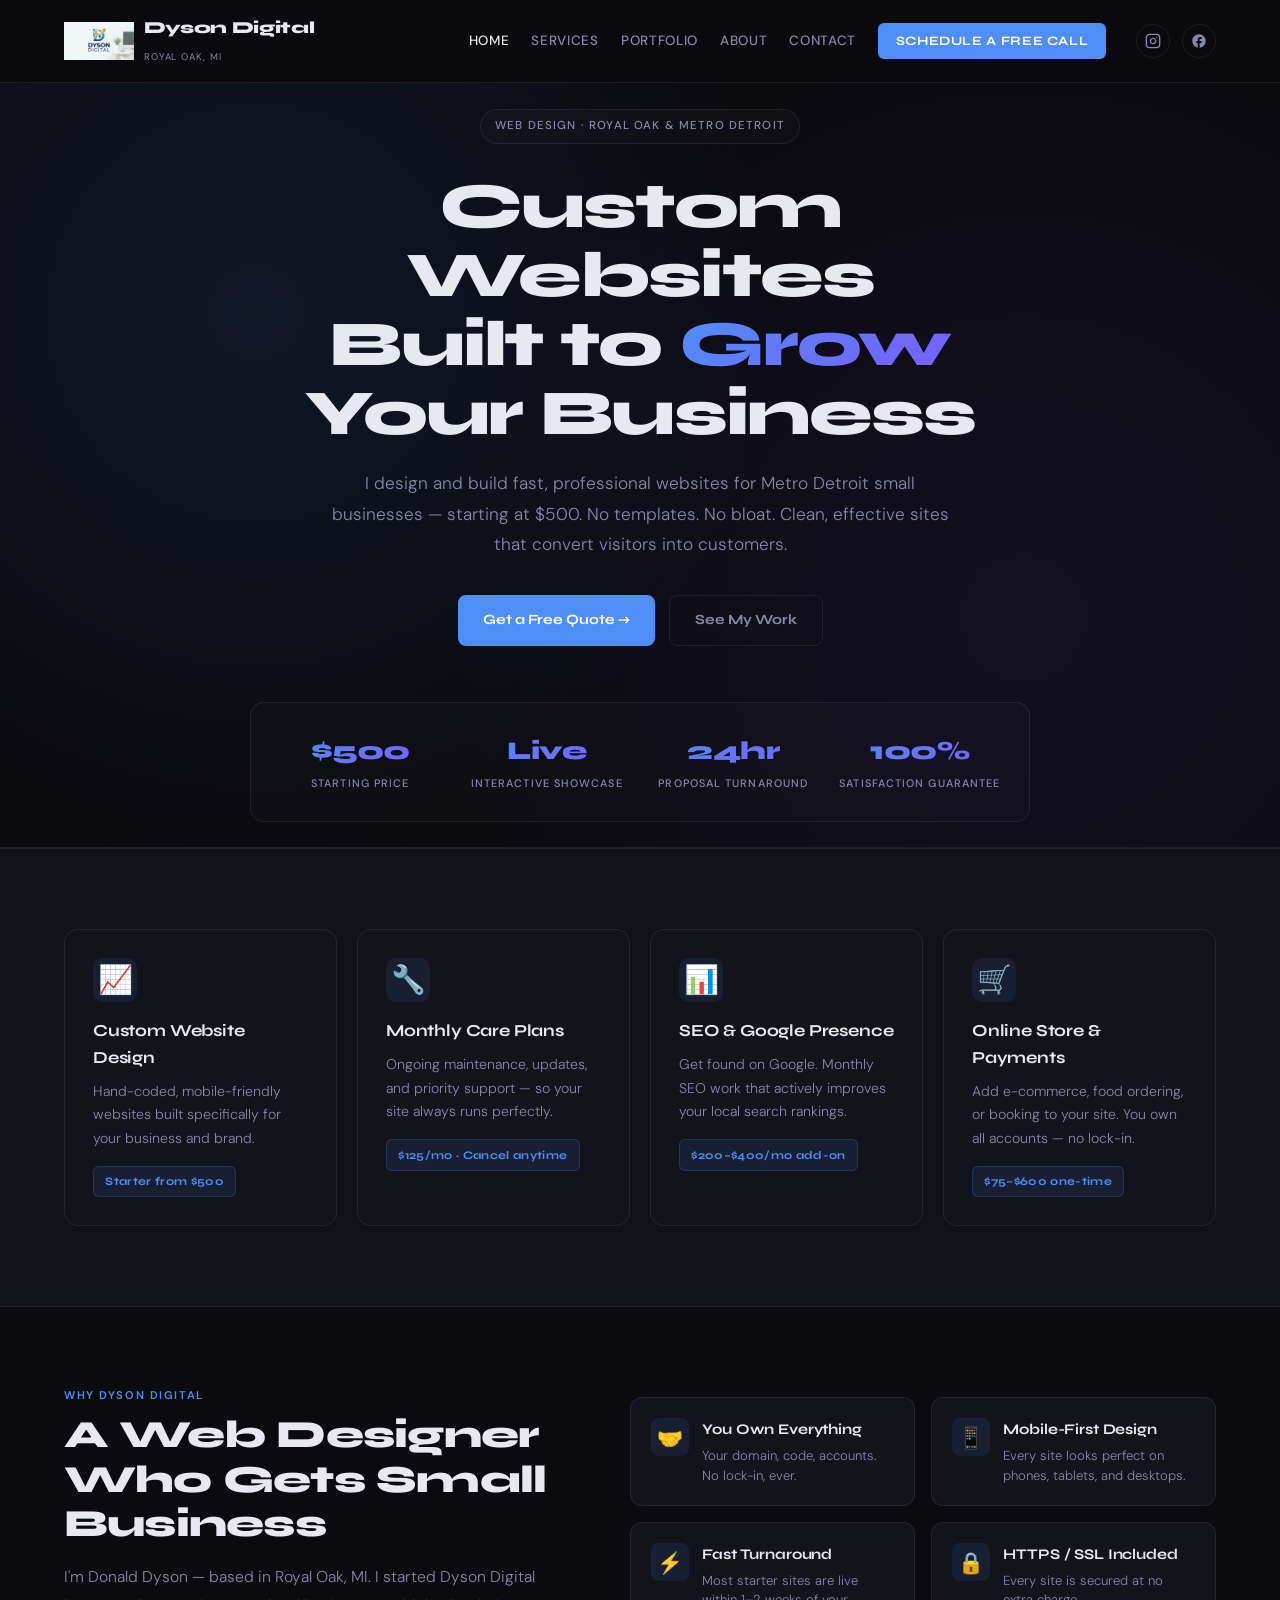
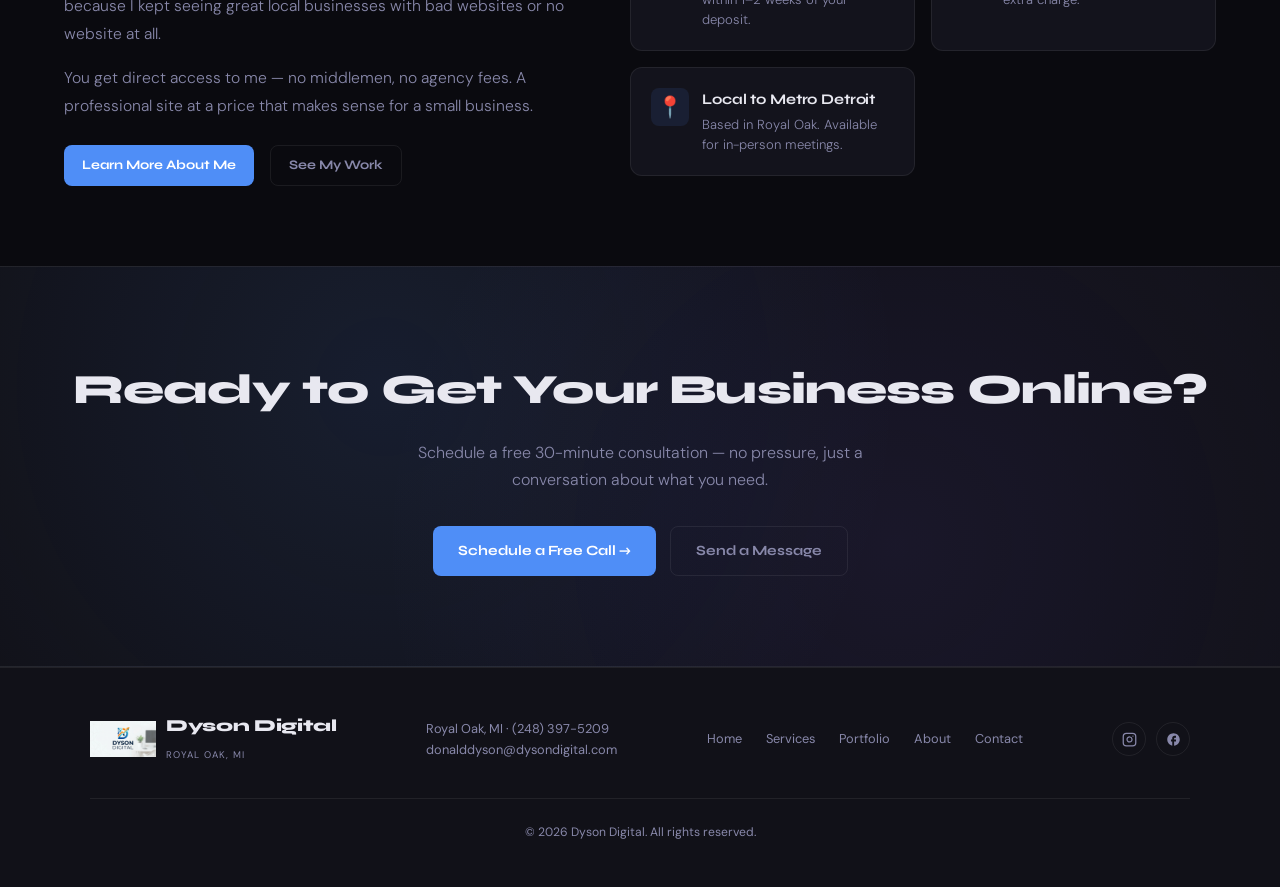
==== commit 81efb478: "Add files via upload" ====
--- a/index.html
+++ b/index.html
@@ -21,19 +21,16 @@
 <link rel="icon" type="image/png" href="favicon.png">
 <link rel="apple-touch-icon" href="favicon.png">
 <meta name="theme-color" content="#1d6aff">
-<link rel="preconnect" href="https://fonts.googleapis.com">
-<link rel="preconnect" href="https://fonts.gstatic.com" crossorigin>
-<link href="https://fonts.googleapis.com/css2?family=DM+Sans:wght@300;400;500;600;700&family=Syne:wght@600;700;800&display=swap" rel="stylesheet">
 <link rel="stylesheet" href="style.css">
 
+<!-- ProfessionalService (LocalBusiness) Schema -->
 <script type="application/ld+json">
 {
   "@context": "https://schema.org",
   "@type": "ProfessionalService",
   "name": "Dyson Digital",
   "image": "https://dysondigital.com/images/dysondigitallogo.png",
-  "@id": "https://dysondigital.com/#business",
-  "url": "https://dysondigital.com/",
+  "url": "https://dysondigital.com",
   "telephone": "+1-248-397-5209",
   "email": "donalddyson@dysondigital.com",
   "priceRange": "$500 - $1,500",
@@ -49,21 +46,19 @@
     "latitude": 42.4895,
     "longitude": -83.1446
   },
-  "areaServed": [
-    {"@type":"City","name":"Royal Oak"},
-    {"@type":"City","name":"Detroit"},
-    {"@type":"Place","name":"Metro Detroit"},
-    {"@type":"State","name":"Michigan"}
-  ],
+  "areaServed": ["Royal Oak", "Detroit", "Metro Detroit", "Michigan"],
   "sameAs": [
-    "https://instagram.com/dyson.digital",
-    "https://facebook.com/dysondigitalmi"
+    "https://www.instagram.com/dyson.digital",
+    "https://www.facebook.com/profile.php?id=61573208819457"
   ],
   "founder": {
     "@type": "Person",
     "name": "Donald Dyson",
     "jobTitle": "Founder & Web Designer",
-    "worksFor": {"@id":"https://dysondigital.com/#business"}
+    "worksFor": {
+      "@type": "Organization",
+      "name": "Dyson Digital"
+    }
   },
   "hasOfferCatalog": {
     "@type": "OfferCatalog",
@@ -74,7 +69,7 @@
         "itemOffered": {
           "@type": "Service",
           "name": "Starter Website",
-          "description": "Clean, professional 5-page website for small businesses. Mobile-friendly, hand-coded, includes basic SEO."
+          "description": "Up to 5 pages, hand-coded and mobile-friendly. Ideal for small businesses needing a clean, professional web presence fast."
         },
         "price": "500",
         "priceCurrency": "USD"
@@ -84,9 +79,9 @@
         "itemOffered": {
           "@type": "Service",
           "name": "Full Custom Site",
-          "description": "Multi-page custom website with advanced SEO, integrations, and tailored design up to 8 pages."
+          "description": "Up to 8 pages, fully custom layout and design with advanced SEO, Google Maps integration, and 30-day post-launch support."
         },
-        "price": "1500",
+        "price": "800",
         "priceCurrency": "USD"
       },
       {
@@ -94,7 +89,7 @@
         "itemOffered": {
           "@type": "Service",
           "name": "Monthly Care Plan",
-          "description": "Ongoing website maintenance, hosting management, updates, and priority support."
+          "description": "Hands-on monthly maintenance: hosting, SSL, content updates, performance monitoring, and same-day priority support."
         },
         "price": "125",
         "priceCurrency": "USD"
@@ -104,12 +99,50 @@
 }
 </script>
 
+<!-- Organization + Founder Schema -->
+<script type="application/ld+json">
+{
+  "@context": "https://schema.org",
+  "@type": "Organization",
+  "name": "Dyson Digital",
+  "url": "https://dysondigital.com",
+  "logo": "https://dysondigital.com/images/dysondigitallogo.png",
+  "founder": {
+    "@type": "Person",
+    "name": "Donald Dyson",
+    "jobTitle": "Founder",
+    "worksFor": {
+      "@type": "Organization",
+      "name": "Dyson Digital"
+    }
+  },
+  "contactPoint": {
+    "@type": "ContactPoint",
+    "telephone": "+1-248-397-5209",
+    "contactType": "customer service",
+    "email": "donalddyson@dysondigital.com",
+    "areaServed": "US",
+    "availableLanguage": "English"
+  },
+  "sameAs": [
+    "https://www.instagram.com/dyson.digital",
+    "https://www.facebook.com/profile.php?id=61573208819457"
+  ]
+}
+</script>
+
+<!-- Breadcrumbs -->
 <script type="application/ld+json">
 {
   "@context": "https://schema.org",
   "@type": "BreadcrumbList",
   "itemListElement": [
-    {"@type":"ListItem","position":1,"name":"Home","item":"https://dysondigital.com/"}
+    {
+      "@type": "ListItem",
+      "position": 1,
+      "name": "Home",
+      "item": "https://dysondigital.com/"
+    }
   ]
 }
 </script>
@@ -117,39 +150,40 @@
 <body>
 
 <header>
-  <a href="index.html" class="logo-wrap">
-    <img src="images/dysondigitallogo.png" alt="Dyson Digital logo" height="50">
-    <div>
-      <div class="logo-text">Dyson Digital</div>
-      <div class="logo-sub">Royal Oak · Metro Detroit</div>
-    </div>
+  <a href="index.html" class="logo-wrap" aria-label="Dyson Digital home">
+    <img src="images/dysondigitallogo.png" alt="Dyson Digital logo" height="50" loading="lazy">
+    <span>
+      <span class="logo-text">Dyson Digital</span><br>
+      <span class="logo-sub">Royal Oak, MI</span>
+    </span>
   </a>
-  <button class="menu-toggle" id="menuToggle" aria-label="Toggle navigation menu">☰</button>
-  <nav id="mainNav">
+  <button class="menu-toggle" aria-label="Toggle navigation menu" aria-expanded="false" aria-controls="main-nav" onclick="const n=document.getElementById('main-nav');n.classList.toggle('active');this.setAttribute('aria-expanded',n.classList.contains('active'));">&#9776;</button>
+  <nav id="main-nav">
     <a href="index.html" class="active">Home</a>
     <a href="services.html">Services</a>
     <a href="portfolio.html">Portfolio</a>
     <a href="about.html">About</a>
     <a href="contact.html">Contact</a>
-    <div class="nav-socials">
-      <a href="https://instagram.com/dyson.digital" target="_blank" rel="noopener" aria-label="Instagram">
-        <svg viewBox="0 0 24 24" fill="none" stroke="currentColor" stroke-width="2"><rect x="2" y="2" width="20" height="20" rx="5"/><circle cx="12" cy="12" r="4"/><circle cx="17.5" cy="6.5" r="1" fill="currentColor"/></svg>
-      </a>
-      <a href="https://facebook.com/dysondigitalmi" target="_blank" rel="noopener" aria-label="Facebook">
-        <svg viewBox="0 0 24 24" fill="currentColor"><path d="M13 22v-8h3l.5-4H13V7.5c0-1.1.3-1.9 2-1.9h2V2.1C16.7 2 15.6 2 14.4 2 11.8 2 10 3.6 10 6.7V10H7v4h3v8h3z"/></svg>
-      </a>
-    </div>
     <a href="https://calendly.com/donalddyson-dysondigital" target="_blank" rel="noopener" class="btn-nav">Schedule a Free Call</a>
+    <div class="social-icons">
+      <a href="https://www.instagram.com/dyson.digital?igsh=MTFlbjN6anN3eXRmOQ%3D%3D&amp;utm_source=qr" target="_blank" rel="noopener" aria-label="Dyson Digital on Instagram">
+        <svg viewBox="0 0 24 24" fill="none" stroke="currentColor" stroke-width="2" stroke-linecap="round" stroke-linejoin="round"><rect x="2" y="2" width="20" height="20" rx="5" ry="5"/><path d="M16 11.37A4 4 0 1 1 12.63 8 4 4 0 0 1 16 11.37z"/><line x1="17.5" y1="6.5" x2="17.51" y2="6.5"/></svg>
+      </a>
+      <a href="https://www.facebook.com/profile.php?id=61573208819457&amp;mibextid=wwXIfr" target="_blank" rel="noopener" aria-label="Dyson Digital on Facebook">
+        <svg viewBox="0 0 24 24" fill="currentColor"><path d="M22 12c0-5.52-4.48-10-10-10S2 6.48 2 12c0 4.84 3.44 8.87 8 9.8V15H8v-3h2V9.5C10 7.57 11.57 6 13.5 6H16v3h-2c-.55 0-1 .45-1 1v2h3v3h-3v6.95c5.05-.5 9-4.76 9-9.95z"/></svg>
+      </a>
+    </div>
   </nav>
 </header>
 
+<!-- HERO -->
 <section class="hero">
   <div class="hero-inner">
-    <div class="hero-tag">Web Design · Royal Oak &amp; Metro Detroit</div>
+    <div class="hero-tag">Web Design &middot; Royal Oak &amp; Metro Detroit</div>
     <h1>Custom Websites<br>Built to <span>Grow</span><br>Your Business</h1>
     <p class="hero-desc">I design and build fast, professional websites for Metro Detroit small businesses — starting at $500. No templates. No bloat. Clean, effective sites that convert visitors into customers.</p>
     <div class="hero-ctas">
-      <a href="contact.html" class="btn">Get a Free Quote →</a>
+      <a href="contact.html" class="btn">Get a Free Quote &rarr;</a>
       <a href="portfolio.html" class="btn btn-outline">See My Work</a>
     </div>
     <div class="hero-stats">
@@ -161,15 +195,37 @@
   </div>
 </section>
 
-<section class="strip">
+<!-- SERVICES STRIP -->
+<section class="strip" id="services">
   <div class="sg">
-    <div class="sc"><div class="si">🖥️</div><h3>Custom Website Design</h3><p>Hand-coded, mobile-friendly websites built specifically for your business and brand.</p><div class="stag">Starter from $500</div></div>
-    <div class="sc"><div class="si">🔧</div><h3>Monthly Care Plans</h3><p>Ongoing maintenance, updates, and priority support — so your site always runs perfectly.</p><div class="stag">$125/mo · Cancel anytime</div></div>
-    <div class="sc"><div class="si">📈</div><h3>SEO &amp; Google Presence</h3><p>Get found on Google. Monthly SEO work that actively improves your local search rankings.</p><div class="stag">$200–$400/mo add-on</div></div>
-    <div class="sc"><div class="si">🛒</div><h3>Online Store &amp; Payments</h3><p>Add e-commerce, food ordering, or booking to your site. You own all accounts — no lock-in.</p><div class="stag">$75–$600 one-time</div></div>
-  </div>
-</section>
-
+    <div class="sc">
+      <div class="si" aria-hidden="true">&#128200;</div>
+      <h3>Custom Website Design</h3>
+      <p>Hand-coded, mobile-friendly websites built specifically for your business and brand.</p>
+      <div class="stag">Starter from $500</div>
+    </div>
+    <div class="sc">
+      <div class="si" aria-hidden="true">&#128295;</div>
+      <h3>Monthly Care Plans</h3>
+      <p>Ongoing maintenance, updates, and priority support — so your site always runs perfectly.</p>
+      <div class="stag">$125/mo &middot; Cancel anytime</div>
+    </div>
+    <div class="sc">
+      <div class="si" aria-hidden="true">&#128202;</div>
+      <h3>SEO &amp; Google Presence</h3>
+      <p>Get found on Google. Monthly SEO work that actively improves your local search rankings.</p>
+      <div class="stag">$200&ndash;$400/mo add-on</div>
+    </div>
+    <div class="sc">
+      <div class="si" aria-hidden="true">&#128722;</div>
+      <h3>Online Store &amp; Payments</h3>
+      <p>Add e-commerce, food ordering, or booking to your site. You own all accounts — no lock-in.</p>
+      <div class="stag">$75&ndash;$600 one-time</div>
+    </div>
+  </div>
+</section>
+
+<!-- WHY DYSON DIGITAL -->
 <section class="why">
   <div class="wi">
     <div class="wt">
@@ -177,35 +233,44 @@
       <h2>A Web Designer Who Gets Small Business</h2>
       <p>I'm Donald Dyson — based in Royal Oak, MI. I started Dyson Digital because I kept seeing great local businesses with bad websites or no website at all.</p>
       <p>You get direct access to me — no middlemen, no agency fees. A professional site at a price that makes sense for a small business.</p>
-      <div class="cta-row">
+      <div style="display:flex;gap:1rem;margin-top:1.5rem;flex-wrap:wrap;">
         <a href="about.html" class="btn btn-sm">Learn More About Me</a>
         <a href="portfolio.html" class="btn btn-outline btn-sm">See My Work</a>
       </div>
     </div>
     <div class="wl">
-      <div class="wi2"><div class="wic">🤝</div><div><h4>You Own Everything</h4><p>Your domain, code, accounts. No lock-in, ever.</p></div></div>
-      <div class="wi2"><div class="wic">📱</div><div><h4>Mobile-First Design</h4><p>Every site looks perfect on phones, tablets, and desktops.</p></div></div>
-      <div class="wi2"><div class="wic">⚡</div><div><h4>Fast Turnaround</h4><p>Most starter sites are live within 1–2 weeks of your deposit.</p></div></div>
-      <div class="wi2"><div class="wic">🔒</div><div><h4>HTTPS / SSL Included</h4><p>Every site is secured at no extra charge.</p></div></div>
-      <div class="wi2"><div class="wic">📍</div><div><h4>Local to Metro Detroit</h4><p>Based in Royal Oak. Available for in-person meetings.</p></div></div>
-    </div>
-  </div>
-</section>
-
+      <div class="wi2"><div class="wic" aria-hidden="true">&#129309;</div><div><h4>You Own Everything</h4><p>Your domain, code, accounts. No lock-in, ever.</p></div></div>
+      <div class="wi2"><div class="wic" aria-hidden="true">&#128241;</div><div><h4>Mobile-First Design</h4><p>Every site looks perfect on phones, tablets, and desktops.</p></div></div>
+      <div class="wi2"><div class="wic" aria-hidden="true">&#9889;</div><div><h4>Fast Turnaround</h4><p>Most starter sites are live within 1&ndash;2 weeks of your deposit.</p></div></div>
+      <div class="wi2"><div class="wic" aria-hidden="true">&#128274;</div><div><h4>HTTPS / SSL Included</h4><p>Every site is secured at no extra charge.</p></div></div>
+      <div class="wi2"><div class="wic" aria-hidden="true">&#128205;</div><div><h4>Local to Metro Detroit</h4><p>Based in Royal Oak. Available for in-person meetings.</p></div></div>
+    </div>
+  </div>
+</section>
+
+<!-- CTA BAR -->
 <section class="cta-b">
   <h2>Ready to Get Your Business Online?</h2>
   <p>Schedule a free 30-minute consultation — no pressure, just a conversation about what you need.</p>
   <div class="cta-btns">
-    <a href="https://calendly.com/donalddyson-dysondigital" target="_blank" rel="noopener" class="btn">Schedule a Free Call →</a>
+    <a href="https://calendly.com/donalddyson-dysondigital" target="_blank" rel="noopener" class="btn">Schedule a Free Call &rarr;</a>
     <a href="contact.html" class="btn btn-outline">Send a Message</a>
   </div>
 </section>
 
+<!-- FOOTER -->
 <footer>
   <div class="fi">
     <div class="footer-brand">
       <img src="images/dysondigitallogo.png" alt="Dyson Digital logo" loading="lazy">
-      <div class="logo-text">Dyson Digital</div>
+      <div>
+        <span class="logo-text">Dyson Digital</span><br>
+        <span class="logo-sub">Royal Oak, MI</span>
+      </div>
+    </div>
+    <div class="footer-contact">
+      Royal Oak, MI &middot; <a href="tel:+12483975209">(248) 397-5209</a><br>
+      <a href="mailto:donalddyson@dysondigital.com">donalddyson@dysondigital.com</a>
     </div>
     <div class="fl">
       <a href="index.html">Home</a>
@@ -213,27 +278,20 @@
       <a href="portfolio.html">Portfolio</a>
       <a href="about.html">About</a>
       <a href="contact.html">Contact</a>
-      <a href="tel:+12483975209">(248) 397-5209</a>
-      <a href="mailto:donalddyson@dysondigital.com">donalddyson@dysondigital.com</a>
-    </div>
-    <div class="footer-socials">
-      <a href="https://instagram.com/dyson.digital" target="_blank" rel="noopener" aria-label="Instagram">
-        <svg viewBox="0 0 24 24" fill="none" stroke="currentColor" stroke-width="2"><rect x="2" y="2" width="20" height="20" rx="5"/><circle cx="12" cy="12" r="4"/><circle cx="17.5" cy="6.5" r="1" fill="currentColor"/></svg>
-      </a>
-      <a href="https://facebook.com/dysondigitalmi" target="_blank" rel="noopener" aria-label="Facebook">
-        <svg viewBox="0 0 24 24" fill="currentColor"><path d="M13 22v-8h3l.5-4H13V7.5c0-1.1.3-1.9 2-1.9h2V2.1C16.7 2 15.6 2 14.4 2 11.8 2 10 3.6 10 6.7V10H7v4h3v8h3z"/></svg>
-      </a>
-    </div>
-    <div class="fc">Royal Oak, MI · © 2026 Dyson Digital</div>
+    </div>
+    <div class="footer-social">
+      <a href="https://www.instagram.com/dyson.digital?igsh=MTFlbjN6anN3eXRmOQ%3D%3D&amp;utm_source=qr" target="_blank" rel="noopener" aria-label="Dyson Digital on Instagram">
+        <svg viewBox="0 0 24 24" fill="none" stroke="currentColor" stroke-width="2" stroke-linecap="round" stroke-linejoin="round"><rect x="2" y="2" width="20" height="20" rx="5" ry="5"/><path d="M16 11.37A4 4 0 1 1 12.63 8 4 4 0 0 1 16 11.37z"/><line x1="17.5" y1="6.5" x2="17.51" y2="6.5"/></svg>
+      </a>
+      <a href="https://www.facebook.com/profile.php?id=61573208819457&amp;mibextid=wwXIfr" target="_blank" rel="noopener" aria-label="Dyson Digital on Facebook">
+        <svg viewBox="0 0 24 24" fill="currentColor"><path d="M22 12c0-5.52-4.48-10-10-10S2 6.48 2 12c0 4.84 3.44 8.87 8 9.8V15H8v-3h2V9.5C10 7.57 11.57 6 13.5 6H16v3h-2c-.55 0-1 .45-1 1v2h3v3h-3v6.95c5.05-.5 9-4.76 9-9.95z"/></svg>
+      </a>
+    </div>
+  </div>
+  <div class="footer-bottom">
+    <span class="fc">&copy; 2026 Dyson Digital. All rights reserved.</span>
   </div>
 </footer>
 
-<script>
-(function(){
-  var t=document.getElementById('menuToggle');
-  var n=document.getElementById('mainNav');
-  if(t&&n){t.addEventListener('click',function(){n.classList.toggle('active');});}
-})();
-</script>
 </body>
 </html>
--- a/style.css
+++ b/style.css
@@ -1,8 +1,12 @@
-/* ============================================================
-   DYSON DIGITAL — style.css
-   Single external stylesheet for all pages.
-   ============================================================ */
-
+/* =========================================================
+   Dyson Digital — style.css
+   Single stylesheet for all pages (Home, Services, Portfolio, About, Contact)
+   ========================================================= */
+
+/* -------- Fonts -------- */
+@import url('https://fonts.googleapis.com/css2?family=DM+Sans:wght@300;400;500;700&family=JetBrains+Mono:wght@400;500;600&family=Syne:wght@600;700;800&display=swap');
+
+/* -------- Variables -------- */
 :root{
   --primary:#4f8ef7;
   --pdark:#3a7aef;
@@ -14,269 +18,1466 @@
   --text:#e8e8f0;
   --muted:#8888aa;
   --border:rgba(255,255,255,0.07);
-  --green:#3ddc84;
-  --green-dim:rgba(61,220,132,0.35);
-}
-
+}
+
+/* -------- Reset -------- */
 *,*::before,*::after{box-sizing:border-box;margin:0;padding:0;}
 html{scroll-behavior:smooth;}
-body{font-family:'DM Sans',sans-serif;background:var(--dark);color:var(--text);line-height:1.6;overflow-x:hidden;}
+body{
+  font-family:'DM Sans',sans-serif;
+  background:var(--dark);
+  color:var(--text);
+  line-height:1.6;
+  overflow-x:hidden;
+}
 h1,h2,h3,h4{font-family:'Syne',sans-serif;}
 a{color:inherit;text-decoration:none;}
 img{max-width:100%;display:block;}
 
-/* ============ HEADER / NAV ============ */
-header{background:rgba(10,10,15,0.93);backdrop-filter:blur(14px);padding:15px 5%;display:flex;justify-content:space-between;align-items:center;border-bottom:1px solid var(--border);position:sticky;top:0;z-index:1000;}
+/* -------- Header / Navbar -------- */
+header{
+  background:rgba(10,10,15,0.93);
+  backdrop-filter:blur(14px);
+  -webkit-backdrop-filter:blur(14px);
+  padding:15px 5%;
+  display:flex;
+  justify-content:space-between;
+  align-items:center;
+  border-bottom:1px solid var(--border);
+  position:sticky;
+  top:0;
+  z-index:1000;
+}
 .logo-wrap{display:flex;align-items:center;gap:10px;}
 .logo-wrap img{height:38px;width:auto;}
 .logo-text{font-family:'Syne',sans-serif;font-weight:800;font-size:1.05rem;letter-spacing:-0.02em;}
 .logo-sub{font-size:0.6rem;color:var(--muted);letter-spacing:0.1em;text-transform:uppercase;}
 nav{display:flex;gap:22px;align-items:center;}
-nav a{color:var(--muted);font-weight:500;font-size:0.84rem;text-transform:uppercase;letter-spacing:0.05em;transition:color 0.2s;}
+nav a{
+  color:var(--muted);
+  font-weight:500;
+  font-size:0.84rem;
+  text-transform:uppercase;
+  letter-spacing:0.05em;
+  transition:color 0.2s;
+}
 nav a:hover,nav a.active{color:var(--text);}
-.nav-socials{display:flex;gap:10px;align-items:center;margin-left:6px;}
-.nav-socials a{display:inline-flex;align-items:center;justify-content:center;width:34px;height:34px;border-radius:50%;border:1px solid var(--border);color:var(--muted);transition:all 0.2s;}
-.nav-socials a:hover{color:var(--text);border-color:var(--primary);background:rgba(79,142,247,0.1);}
-.nav-socials svg{width:15px;height:15px;}
-.btn-nav{background:var(--primary);color:#fff!important;padding:0.5rem 1.1rem;border-radius:6px;font-family:'Syne',sans-serif;font-weight:700;font-size:0.8rem;transition:background 0.2s;border:none;cursor:pointer;}
+.btn-nav{
+  background:var(--primary);
+  color:#fff!important;
+  padding:0.5rem 1.1rem;
+  border-radius:6px;
+  font-family:'Syne',sans-serif;
+  font-weight:700;
+  font-size:0.8rem;
+  transition:background 0.2s;
+  border:none;
+  cursor:pointer;
+}
 .btn-nav:hover{background:var(--pdark)!important;}
+.social-icons{display:flex;gap:12px;align-items:center;margin-left:8px;}
+.social-icons a{
+  display:inline-flex;
+  align-items:center;
+  justify-content:center;
+  width:34px;
+  height:34px;
+  border-radius:50%;
+  border:1px solid var(--border);
+  color:var(--muted);
+  transition:color 0.2s,border-color 0.2s,background 0.2s;
+}
+.social-icons a:hover{color:var(--primary);border-color:rgba(79,142,247,0.4);}
+.social-icons svg{width:16px;height:16px;}
 .menu-toggle{display:none;font-size:22px;cursor:pointer;color:var(--text);background:none;border:none;}
 
 @media(max-width:768px){
   .menu-toggle{display:block;}
-  nav{display:none;flex-direction:column;position:absolute;top:100%;left:0;width:100%;background:var(--dark2);border-top:1px solid var(--border);padding:10px 0;gap:0;}
+  nav{
+    display:none;
+    flex-direction:column;
+    position:absolute;
+    top:100%;
+    left:0;
+    width:100%;
+    background:var(--dark2);
+    border-top:1px solid var(--border);
+    padding:10px 0;
+    gap:0;
+  }
   nav.active{display:flex;}
-  nav a{padding:13px 5%;border-bottom:1px solid var(--border);width:100%;}
-  .nav-socials{padding:13px 5%;margin-left:0;}
-}
-
-/* ============ BUTTONS / COMMON ============ */
-.btn{display:inline-flex;align-items:center;gap:5px;padding:13px 25px;background:var(--primary);color:#fff;border-radius:8px;font-family:'Syne',sans-serif;font-weight:700;font-size:0.88rem;transition:background 0.2s,transform 0.15s;border:none;cursor:pointer;}
+  nav a{
+    padding:13px 5%;
+    border-bottom:1px solid var(--border);
+    width:100%;
+  }
+  .social-icons{display:none;}
+}
+
+/* -------- Buttons -------- */
+.btn{
+  display:inline-flex;
+  align-items:center;
+  gap:5px;
+  padding:13px 25px;
+  background:var(--primary);
+  color:#fff;
+  border-radius:8px;
+  font-family:'Syne',sans-serif;
+  font-weight:700;
+  font-size:0.88rem;
+  transition:background 0.2s,transform 0.15s;
+  border:none;
+  cursor:pointer;
+}
 .btn:hover{background:var(--pdark);transform:translateY(-2px);}
-.btn-outline{background:transparent;border:1px solid var(--border);color:var(--muted);}
-.btn-outline:hover{border-color:rgba(79,142,247,0.4);color:var(--text);background:transparent;transform:translateY(-2px);}
+.btn-outline{
+  background:transparent;
+  border:1px solid var(--border);
+  color:var(--muted);
+}
+.btn-outline:hover{
+  border-color:rgba(79,142,247,0.4);
+  color:var(--text);
+  background:transparent;
+  transform:translateY(-2px);
+}
 .btn-sm{padding:9px 18px;font-size:0.82rem;}
-.sl{font-size:0.7rem;font-weight:600;letter-spacing:0.14em;text-transform:uppercase;color:var(--primary);margin-bottom:0.5rem;}
-.st{font-size:clamp(1.8rem,4vw,2.7rem);font-weight:800;letter-spacing:-0.02em;line-height:1.1;margin-bottom:0.75rem;}
-.ss{color:var(--muted);font-size:0.95rem;max-width:500px;font-weight:300;line-height:1.75;}
+
+/* -------- Section helpers -------- */
+.sl{
+  font-size:0.7rem;
+  font-weight:600;
+  letter-spacing:0.14em;
+  text-transform:uppercase;
+  color:var(--primary);
+  margin-bottom:0.5rem;
+}
+.st{
+  font-size:clamp(1.8rem,4vw,2.7rem);
+  font-weight:800;
+  letter-spacing:-0.02em;
+  line-height:1.1;
+  margin-bottom:0.75rem;
+}
+.ss{
+  color:var(--muted);
+  font-size:0.95rem;
+  max-width:500px;
+  font-weight:300;
+  line-height:1.75;
+}
 .sh{margin-bottom:3rem;}
-.sh-top{margin-top:3.5rem;}
 .container{max-width:1100px;margin:0 auto;padding:80px 24px;}
-.page-hero{padding:110px 5% 65px;background:linear-gradient(135deg,rgba(79,142,247,0.07) 0%,rgba(124,92,252,0.04) 100%);border-bottom:1px solid var(--border);text-align:center;}
-.page-hero h1{font-size:clamp(2.2rem,5vw,3.5rem);font-weight:800;letter-spacing:-0.03em;margin-bottom:1rem;}
-.page-hero p{color:var(--muted);font-size:1.05rem;max-width:540px;margin:0 auto 2rem;font-weight:300;line-height:1.8;}
-.card{background:var(--card);border:1px solid var(--border);border-radius:14px;padding:2rem;transition:transform 0.2s,border-color 0.2s;}
+.container-wide{max-width:1200px;margin:0 auto;padding:80px 24px;}
+
+/* -------- Page Hero -------- */
+.page-hero{
+  padding:110px 5% 65px;
+  background:linear-gradient(135deg,rgba(79,142,247,0.07) 0%,rgba(124,92,252,0.04) 100%);
+  border-bottom:1px solid var(--border);
+  text-align:center;
+}
+.page-hero h1{
+  font-size:clamp(2.2rem,5vw,3.5rem);
+  font-weight:800;
+  letter-spacing:-0.03em;
+  margin-bottom:1rem;
+}
+.page-hero p{
+  color:var(--muted);
+  font-size:1.05rem;
+  max-width:540px;
+  margin:0 auto 2rem;
+  font-weight:300;
+  line-height:1.8;
+}
+
+/* -------- Cards -------- */
+.card{
+  background:var(--card);
+  border:1px solid var(--border);
+  border-radius:14px;
+  padding:2rem;
+  transition:transform 0.2s,border-color 0.2s;
+}
 .card:hover{transform:translateY(-4px);border-color:rgba(79,142,247,0.3);}
-.text-white{color:var(--text);}
-
-/* ============ HOME — HERO ============ */
-.hero{min-height:85vh;padding:110px 5% 80px;display:flex;align-items:center;justify-content:center;background:radial-gradient(ellipse at top,rgba(79,142,247,0.12) 0%,transparent 55%),var(--dark);border-bottom:1px solid var(--border);}
-.hero-inner{max-width:980px;margin:0 auto;text-align:center;}
-.hero-tag{display:inline-block;padding:7px 16px;border:1px solid var(--border);border-radius:99px;font-size:0.75rem;font-weight:500;color:var(--muted);letter-spacing:0.06em;text-transform:uppercase;margin-bottom:1.75rem;background:rgba(79,142,247,0.05);}
-.hero h1{font-size:clamp(2.4rem,6vw,4.5rem);font-weight:800;letter-spacing:-0.03em;line-height:1.05;margin-bottom:1.5rem;}
-.hero h1 span{background:linear-gradient(135deg,var(--primary) 0%,var(--accent) 100%);-webkit-background-clip:text;background-clip:text;-webkit-text-fill-color:transparent;color:transparent;}
-.hero-desc{font-size:1.1rem;color:var(--muted);max-width:650px;margin:0 auto 2.25rem;font-weight:300;line-height:1.75;}
-.hero-ctas{display:flex;gap:1rem;justify-content:center;flex-wrap:wrap;margin-bottom:3.5rem;}
-.hero-stats{display:grid;grid-template-columns:repeat(4,1fr);gap:1.5rem;max-width:780px;margin:0 auto;padding-top:2rem;border-top:1px solid var(--border);}
-.hero-stats .sn{font-family:'Syne',sans-serif;font-size:clamp(1.4rem,2.6vw,2rem);font-weight:800;color:var(--text);letter-spacing:-0.02em;margin-bottom:0.25rem;}
-.hero-stats .sl2{font-size:0.72rem;color:var(--muted);letter-spacing:0.08em;text-transform:uppercase;font-weight:500;}
-@media(max-width:640px){.hero-stats{grid-template-columns:repeat(2,1fr);gap:1.25rem;}}
-
-/* ============ HOME — STRIP (services cards) ============ */
-.strip{padding:90px 5%;background:var(--dark2);border-bottom:1px solid var(--border);}
-.sg{display:grid;grid-template-columns:repeat(auto-fit,minmax(240px,1fr));gap:1.25rem;max-width:1200px;margin:0 auto;}
-.sc{background:var(--card);border:1px solid var(--border);border-radius:14px;padding:1.75rem;transition:transform 0.2s,border-color 0.2s;}
-.sc:hover{transform:translateY(-4px);border-color:rgba(79,142,247,0.3);}
-.si{font-size:1.8rem;margin-bottom:0.9rem;}
-.sc h3{font-size:1.05rem;font-weight:700;margin-bottom:0.5rem;letter-spacing:-0.01em;}
-.sc p{color:var(--muted);font-size:0.88rem;line-height:1.7;font-weight:300;margin-bottom:1rem;}
-.stag{display:inline-block;font-size:0.72rem;font-weight:600;color:var(--primary);background:rgba(79,142,247,0.1);padding:5px 11px;border-radius:99px;letter-spacing:0.04em;}
-
-/* ============ HOME — WHY ============ */
-.why{padding:100px 5%;background:var(--dark);}
-.wi{max-width:1200px;margin:0 auto;display:grid;grid-template-columns:1fr 1fr;gap:4rem;align-items:start;}
-@media(max-width:900px){.wi{grid-template-columns:1fr;gap:2.5rem;}}
-.wt h2{font-size:clamp(1.8rem,3.5vw,2.4rem);font-weight:800;letter-spacing:-0.02em;line-height:1.1;margin-bottom:1.25rem;}
-.wt p{color:var(--muted);font-size:0.98rem;line-height:1.85;font-weight:300;margin-bottom:1rem;}
-.wl{display:flex;flex-direction:column;gap:1rem;}
-.wi2{display:flex;gap:1rem;padding:1.25rem;background:var(--card);border:1px solid var(--border);border-radius:12px;transition:border-color 0.2s;}
-.wi2:hover{border-color:rgba(79,142,247,0.25);}
-.wic{font-size:1.5rem;flex-shrink:0;}
-.wi2 h4{font-size:0.95rem;font-weight:700;margin-bottom:0.3rem;}
-.wi2 p{font-size:0.85rem;color:var(--muted);line-height:1.6;font-weight:300;}
-.cta-row{display:flex;gap:1rem;margin-top:1.5rem;flex-wrap:wrap;}
-
-/* ============ HOME — CTA BAND ============ */
-.cta-b{padding:90px 5%;text-align:center;background:linear-gradient(135deg,rgba(79,142,247,0.09) 0%,rgba(124,92,252,0.05) 100%);border-top:1px solid var(--border);border-bottom:1px solid var(--border);}
-.cta-b h2{font-size:clamp(1.8rem,3.6vw,2.5rem);font-weight:800;letter-spacing:-0.02em;margin-bottom:1rem;}
-.cta-b p{color:var(--muted);font-size:1rem;max-width:560px;margin:0 auto 2rem;font-weight:300;line-height:1.75;}
-.cta-btns{display:flex;gap:1rem;justify-content:center;flex-wrap:wrap;}
-
-/* ============ SERVICES PAGE ============ */
-.how-box{max-width:800px;margin:2rem auto 0;padding:1.4rem 1.5rem;background:var(--dark3);border:1px solid var(--border);border-radius:10px;text-align:left;}
-.how-box h3{font-size:1rem;font-weight:700;margin-bottom:0.75rem;color:var(--text);}
-.how-box p{font-size:0.88rem;color:var(--muted);line-height:1.7;font-weight:300;margin-bottom:0.6rem;max-width:none;}
-.how-box p:last-child{margin-bottom:0;margin-top:0.6rem;}
-.how-box strong{color:var(--text);font-weight:600;}
-
-.pkg-grid{display:grid;grid-template-columns:repeat(auto-fit,minmax(300px,1fr));gap:1.5rem;}
-.pkg{background:var(--card);border:1px solid var(--border);border-radius:16px;padding:2rem;position:relative;transition:transform 0.2s,border-color 0.2s;display:flex;flex-direction:column;}
-.pkg:hover{transform:translateY(-4px);border-color:rgba(79,142,247,0.3);}
-.pkg.featured{border-color:rgba(79,142,247,0.45);background:linear-gradient(180deg,rgba(79,142,247,0.04) 0%,var(--card) 100%);}
-.pkg-badge{position:absolute;top:-12px;right:20px;background:var(--primary);color:#fff;font-family:'Syne',sans-serif;font-weight:700;font-size:0.7rem;letter-spacing:0.08em;text-transform:uppercase;padding:5px 12px;border-radius:99px;}
-.pkg-icon{font-size:1.9rem;margin-bottom:0.75rem;}
-.pkg h3{font-size:1.25rem;font-weight:800;margin-bottom:0.6rem;letter-spacing:-0.01em;}
-.pkg-price{font-family:'Syne',sans-serif;font-size:2rem;font-weight:800;color:var(--text);letter-spacing:-0.02em;margin-bottom:0.5rem;}
-.pkg-price span{font-size:1.3rem;color:var(--muted);font-weight:600;}
-.pkg-terms{font-size:0.73rem;color:var(--muted);font-weight:500;line-height:1.6;margin-bottom:1rem;padding-bottom:1rem;border-bottom:1px solid var(--border);}
-.pkg p{color:var(--muted);font-size:0.9rem;line-height:1.7;font-weight:300;margin-bottom:1.25rem;}
-.pkg ul{list-style:none;padding:0;margin:0 0 1.5rem 0;}
-.pkg ul li{font-size:0.88rem;color:var(--text);padding:7px 0 7px 22px;position:relative;line-height:1.5;}
-.pkg ul li::before{content:"✓";position:absolute;left:0;color:var(--primary);font-weight:700;}
-.pkg .btn{align-self:flex-start;margin-top:auto;}
-.disc{font-size:0.72rem;color:var(--muted);margin-top:0.9rem;font-style:italic;}
-
-.addon-grid{display:grid;grid-template-columns:repeat(auto-fit,minmax(280px,1fr));gap:1.25rem;}
-.addon{background:var(--card);border:1px solid var(--border);border-radius:14px;padding:1.75rem;transition:transform 0.2s,border-color 0.2s;display:flex;flex-direction:column;}
-.addon:hover{transform:translateY(-4px);border-color:rgba(79,142,247,0.3);}
-.abadge{display:inline-block;font-family:'Syne',sans-serif;font-size:0.65rem;font-weight:700;letter-spacing:0.1em;text-transform:uppercase;padding:4px 10px;border-radius:99px;margin-bottom:0.9rem;width:fit-content;}
-.ab-m{background:rgba(79,142,247,0.14);color:var(--primary);}
-.ab-g{background:rgba(124,92,252,0.14);color:var(--accent);}
-.ab-b{background:rgba(61,220,132,0.14);color:var(--green);}
-.ab-n{background:rgba(255,200,80,0.14);color:#ffc850;}
-.addon h3{font-size:1.08rem;font-weight:800;margin-bottom:0.5rem;letter-spacing:-0.01em;}
-.addon p{font-size:0.88rem;color:var(--muted);line-height:1.7;font-weight:300;margin-bottom:1rem;}
-.addon ul{list-style:none;padding:0;margin:0 0 1.25rem 0;}
-.addon ul li{font-size:0.84rem;color:var(--text);padding:5px 0 5px 18px;position:relative;line-height:1.5;}
-.addon ul li::before{content:"›";position:absolute;left:0;color:var(--primary);font-weight:700;}
-.addon-price{font-family:'Syne',sans-serif;font-size:1.7rem;font-weight:800;letter-spacing:-0.02em;margin-top:auto;padding-top:0.85rem;border-top:1px solid var(--border);}
-.addon-price span{font-size:1rem;color:var(--muted);font-weight:600;}
-.addon-terms{font-size:0.72rem;color:var(--muted);margin-top:0.4rem;font-weight:500;}
-.plat-note{margin-top:3rem;padding:1.5rem 1.75rem;background:var(--card);border:1px solid var(--border);border-radius:12px;text-align:center;font-size:0.95rem;color:var(--muted);line-height:1.7;font-weight:300;}
-.plat-note a{color:var(--primary);font-weight:600;}
-.plat-note a:hover{text-decoration:underline;}
-
-/* ============ PORTFOLIO PAGE — Technical Minimalism ============ */
-.pf-section-header{max-width:1100px;margin:0 auto 2rem;padding:0 24px;}
-.pf-section-header .sl{margin-bottom:0.5rem;}
-.pf-section-header h2{font-size:clamp(1.5rem,2.8vw,2rem);font-weight:800;letter-spacing:-0.02em;margin-bottom:0.5rem;}
-.pf-section-header p{color:var(--muted);font-size:0.95rem;max-width:620px;font-weight:300;line-height:1.75;}
-
-.pf-grid{display:grid;grid-template-columns:repeat(auto-fit,minmax(340px,1fr));gap:1.25rem;max-width:1100px;margin:0 auto 3.5rem;padding:0 24px;}
-.pf-card{background:var(--card);border:1px solid var(--border);border-radius:4px;padding:1.75rem;position:relative;transition:border-color 0.2s,transform 0.2s;display:flex;flex-direction:column;font-family:'DM Sans',sans-serif;}
-.pf-card:hover{border-color:rgba(79,142,247,0.4);transform:translateY(-3px);}
-.pf-card-head{display:flex;justify-content:space-between;align-items:flex-start;margin-bottom:1.25rem;padding-bottom:1rem;border-bottom:1px dashed var(--border);}
-.pf-logo{width:48px;height:48px;background:#fff;border-radius:6px;padding:6px;display:flex;align-items:center;justify-content:center;flex-shrink:0;}
-.pf-logo img{width:100%;height:100%;object-fit:contain;}
-.pf-status{font-family:'Courier New',monospace;font-size:0.64rem;font-weight:700;letter-spacing:0.1em;text-transform:uppercase;padding:4px 8px;border-radius:3px;border:1px solid;background:transparent;white-space:nowrap;}
-.pf-status.live{color:var(--green);border-color:var(--green-dim);}
-.pf-status.demo{color:var(--muted);border-color:var(--border);}
-.pf-index{font-family:'Courier New',monospace;font-size:0.7rem;color:var(--muted);letter-spacing:0.08em;margin-bottom:0.5rem;text-transform:uppercase;}
-.pf-card h3{font-size:1.15rem;font-weight:800;letter-spacing:-0.01em;margin-bottom:1.1rem;line-height:1.25;}
-.pf-block{margin-bottom:0.85rem;}
-.pf-block-label{font-family:'Courier New',monospace;font-size:0.65rem;font-weight:700;color:var(--primary);letter-spacing:0.1em;text-transform:uppercase;margin-bottom:0.3rem;}
-.pf-block p{font-size:0.88rem;color:var(--muted);line-height:1.7;font-weight:300;}
-.pf-block p strong{color:var(--text);font-weight:600;}
-.pf-tech{margin-top:0.85rem;padding:0.85rem;background:var(--dark3);border-left:2px solid var(--primary);font-family:'Courier New',monospace;font-size:0.78rem;color:var(--muted);line-height:1.6;}
-.pf-link{margin-top:1.25rem;padding-top:1rem;border-top:1px dashed var(--border);display:flex;justify-content:space-between;align-items:center;}
-.pf-link a{font-family:'Courier New',monospace;font-size:0.8rem;color:var(--primary);letter-spacing:0.04em;font-weight:600;transition:color 0.2s;}
-.pf-link a:hover{color:var(--text);}
-.pf-link .arrow{font-family:'Courier New',monospace;color:var(--primary);}
-
-.pf-divider{max-width:1100px;margin:2rem auto 3rem;padding:0 24px;display:flex;align-items:center;gap:1rem;}
-.pf-divider .line{flex:1;height:1px;background:var(--border);}
-.pf-divider span{font-family:'Courier New',monospace;font-size:0.72rem;color:var(--muted);letter-spacing:0.14em;text-transform:uppercase;}
-
-/* ============ ABOUT PAGE ============ */
-.about-grid{display:grid;grid-template-columns:1fr 1.5fr;gap:3.5rem;align-items:start;max-width:1100px;margin:0 auto;padding:0 24px;}
-@media(max-width:900px){.about-grid{grid-template-columns:1fr;gap:2rem;}}
-.about-photo{border-radius:14px;overflow:hidden;border:1px solid var(--border);}
-.about-photo img{width:100%;height:auto;display:block;}
-.about-text h2{font-size:clamp(1.7rem,3.2vw,2.2rem);font-weight:800;letter-spacing:-0.02em;margin-bottom:1rem;}
-.about-text p{color:var(--muted);font-size:0.98rem;line-height:1.85;font-weight:300;margin-bottom:1rem;}
-.about-text p:last-child{margin-bottom:0;}
-
-.standards{padding:90px 5%;background:var(--dark2);border-top:1px solid var(--border);border-bottom:1px solid var(--border);}
-.standards-inner{max-width:1100px;margin:0 auto;}
-.standards-header{text-align:center;margin-bottom:3rem;}
-.standards-header .sl{margin-bottom:0.5rem;}
-.standards-header h2{font-size:clamp(1.8rem,3.5vw,2.4rem);font-weight:800;letter-spacing:-0.02em;margin-bottom:0.75rem;}
-.standards-header p{color:var(--muted);font-size:1rem;max-width:560px;margin:0 auto;font-weight:300;line-height:1.75;}
-.standards-grid{display:grid;grid-template-columns:repeat(auto-fit,minmax(240px,1fr));gap:1.25rem;}
-.std-card{background:var(--card);border:1px solid var(--border);border-radius:12px;padding:1.75rem;transition:border-color 0.2s,transform 0.2s;}
-.std-card:hover{border-color:rgba(79,142,247,0.3);transform:translateY(-3px);}
-.std-icon{font-size:1.8rem;margin-bottom:0.85rem;}
-.std-card h4{font-size:1rem;font-weight:800;margin-bottom:0.5rem;letter-spacing:-0.01em;}
-.std-card p{font-size:0.87rem;color:var(--muted);line-height:1.7;font-weight:300;}
-
-.guarantee-note{max-width:820px;margin:2rem auto 0;padding:1.25rem 1.5rem;background:var(--dark3);border:1px solid var(--border);border-left:3px solid var(--primary);border-radius:8px;font-size:0.9rem;color:var(--muted);line-height:1.75;font-weight:300;}
-.guarantee-note strong{color:var(--text);font-weight:600;}
-
-/* ============ CONTACT PAGE ============ */
-.contact-grid{display:grid;grid-template-columns:1fr 1fr;gap:3rem;max-width:1100px;margin:0 auto;padding:0 24px;align-items:start;}
-@media(max-width:900px){.contact-grid{grid-template-columns:1fr;gap:2.5rem;}}
-.contact-form{background:var(--card);border:1px solid var(--border);border-radius:14px;padding:2rem;}
-.contact-form h3{font-size:1.2rem;font-weight:800;margin-bottom:1.25rem;letter-spacing:-0.01em;}
-.form-group{margin-bottom:1.1rem;}
-.form-group label{display:block;font-size:0.78rem;font-weight:600;letter-spacing:0.06em;text-transform:uppercase;color:var(--muted);margin-bottom:0.4rem;}
-.form-group input,.form-group textarea{width:100%;padding:0.85rem 1rem;background:var(--dark3);border:1px solid var(--border);border-radius:8px;color:var(--text);font-family:'DM Sans',sans-serif;font-size:0.95rem;transition:border-color 0.2s;}
-.form-group input:focus,.form-group textarea:focus{outline:none;border-color:var(--primary);}
-.form-group textarea{resize:vertical;min-height:120px;}
-.form-group input::placeholder,.form-group textarea::placeholder{color:#55557a;}
-
-.contact-info-side h2{font-size:clamp(1.5rem,2.8vw,2rem);font-weight:800;letter-spacing:-0.02em;margin-bottom:1rem;}
-.contact-info-side>p{color:var(--muted);font-size:0.98rem;line-height:1.8;font-weight:300;margin-bottom:1.25rem;}
-.respond-note{display:inline-flex;align-items:center;gap:0.5rem;padding:0.55rem 1rem;background:rgba(61,220,132,0.1);border:1px solid rgba(61,220,132,0.25);border-radius:99px;font-size:0.83rem;color:var(--green);font-weight:500;margin-bottom:1.75rem;}
-
-.contact-photo{width:100%;border-radius:14px;overflow:hidden;border:1px solid var(--border);margin:1.5rem 0;}
-.contact-photo img{width:100%;height:auto;display:block;}
-
-.contact-list{display:flex;flex-direction:column;gap:1rem;}
-.contact-item{display:flex;gap:1rem;align-items:flex-start;padding:1rem 1.15rem;background:var(--card);border:1px solid var(--border);border-radius:10px;transition:border-color 0.2s;}
-.contact-item:hover{border-color:rgba(79,142,247,0.3);}
-.contact-item .ci-icon{width:38px;height:38px;border-radius:8px;background:rgba(79,142,247,0.1);color:var(--primary);display:flex;align-items:center;justify-content:center;flex-shrink:0;}
-.contact-item .ci-icon svg{width:18px;height:18px;}
-.contact-item .ci-label{font-size:0.72rem;color:var(--muted);letter-spacing:0.08em;text-transform:uppercase;font-weight:600;margin-bottom:0.2rem;}
-.contact-item .ci-val{font-size:0.95rem;color:var(--text);font-weight:500;}
-.contact-item a.ci-val:hover{color:var(--primary);}
-
-.contact-socials{display:flex;gap:0.75rem;margin-top:1rem;}
-.contact-socials a{display:inline-flex;align-items:center;justify-content:center;width:42px;height:42px;border-radius:10px;background:var(--card);border:1px solid var(--border);color:var(--muted);transition:all 0.2s;}
-.contact-socials a:hover{color:var(--text);border-color:var(--primary);background:rgba(79,142,247,0.08);}
-.contact-socials svg{width:17px;height:17px;}
-
-.guarantee-contact{margin-top:1.25rem;padding:1rem 1.2rem;background:var(--dark3);border:1px solid var(--border);border-left:3px solid var(--primary);border-radius:8px;font-size:0.85rem;color:var(--muted);line-height:1.7;font-weight:300;}
-.guarantee-contact strong{color:var(--text);font-weight:600;}
-
-/* ============ FAQ ============ */
-.faq{padding:90px 5%;background:var(--dark2);border-top:1px solid var(--border);}
-.faq-inner{max-width:860px;margin:0 auto;}
-.faq-header{text-align:center;margin-bottom:2.5rem;}
-.faq-header .sl{margin-bottom:0.5rem;}
-.faq-header h2{font-size:clamp(1.8rem,3.5vw,2.4rem);font-weight:800;letter-spacing:-0.02em;}
-.faq-item{background:var(--card);border:1px solid var(--border);border-radius:10px;padding:1.4rem 1.6rem;margin-bottom:0.9rem;transition:border-color 0.2s;}
-.faq-item:hover{border-color:rgba(79,142,247,0.25);}
-.faq-item h3{font-size:1rem;font-weight:700;margin-bottom:0.55rem;letter-spacing:-0.01em;}
-.faq-item p{color:var(--muted);font-size:0.92rem;line-height:1.75;font-weight:300;}
-
-/* ============ FOOTER ============ */
-footer{background:var(--dark2);border-top:1px solid var(--border);padding:45px 5%;}
-.fi{max-width:1100px;margin:0 auto;display:flex;justify-content:space-between;align-items:center;flex-wrap:wrap;gap:1.5rem;}
+
+/* -------- Home Hero -------- */
+.hero{
+  min-height:85vh;
+  display:flex;
+  align-items:center;
+  justify-content:center;
+  padding:0 5%;
+  background:
+    radial-gradient(circle at 20% 30%,rgba(79,142,247,0.10),transparent 45%),
+    radial-gradient(circle at 80% 70%,rgba(124,92,252,0.08),transparent 50%),
+    var(--dark);
+  text-align:center;
+  border-bottom:1px solid var(--border);
+}
+.hero-inner{max-width:820px;}
+.hero h1{
+  font-size:clamp(2.4rem,5.5vw,4rem);
+  font-weight:800;
+  letter-spacing:-0.03em;
+  line-height:1.08;
+  margin-bottom:1.25rem;
+}
+.hero .hero-sub{
+  color:var(--muted);
+  font-size:1.1rem;
+  max-width:600px;
+  margin:0 auto 2.25rem;
+  font-weight:300;
+  line-height:1.7;
+}
+.hero-buttons{display:flex;gap:14px;justify-content:center;flex-wrap:wrap;}
+
+/* -------- Services (white bg on home / keep dark card) -------- */
+.section-light{background:var(--dark2);}
+.grid-4{
+  display:grid;
+  grid-template-columns:repeat(auto-fit,minmax(230px,1fr));
+  gap:1.5rem;
+}
+.grid-3{
+  display:grid;
+  grid-template-columns:repeat(auto-fit,minmax(280px,1fr));
+  gap:1.5rem;
+}
+.grid-2{
+  display:grid;
+  grid-template-columns:repeat(auto-fit,minmax(320px,1fr));
+  gap:2.5rem;
+  align-items:center;
+}
+.service-card h3{
+  font-size:1.15rem;
+  margin-bottom:0.4rem;
+  letter-spacing:-0.01em;
+}
+.service-card .price{
+  color:var(--primary);
+  font-family:'Syne',sans-serif;
+  font-weight:700;
+  font-size:0.85rem;
+  margin-bottom:0.75rem;
+  display:block;
+}
+.service-card p{color:var(--muted);font-size:0.9rem;font-weight:300;}
+.service-icon{
+  width:44px;
+  height:44px;
+  display:flex;
+  align-items:center;
+  justify-content:center;
+  border-radius:10px;
+  background:rgba(79,142,247,0.12);
+  color:var(--primary);
+  margin-bottom:1.1rem;
+}
+.service-icon svg{width:22px;height:22px;}
+
+/* -------- Portfolio -------- */
+.section-gray{background:var(--dark3);}
+.portfolio-card{
+  display:flex;
+  flex-direction:column;
+  gap:1rem;
+  text-align:left;
+}
+.portfolio-logo{
+  background:#fff;
+  border-radius:10px;
+  padding:1.5rem;
+  height:150px;
+  display:flex;
+  align-items:center;
+  justify-content:center;
+  margin-bottom:0.5rem;
+}
+.portfolio-logo img{
+  max-height:100%;
+  max-width:80%;
+  width:auto;
+  object-fit:contain;
+}
+.portfolio-card h3{font-size:1.15rem;letter-spacing:-0.01em;}
+.portfolio-card p{color:var(--muted);font-size:0.9rem;font-weight:300;min-height:3.5em;}
+.portfolio-card .btn{align-self:flex-start;margin-top:0.25rem;}
+
+/* -------- Approach (dark, 2-col) -------- */
+.approach-img{
+  border-radius:14px;
+  overflow:hidden;
+  border:1px solid var(--border);
+}
+.approach-img img{width:100%;height:auto;display:block;}
+.steps-list{list-style:none;padding:0;margin:1.25rem 0 0;}
+.steps-list li{
+  display:flex;
+  gap:1rem;
+  padding:1.1rem 0;
+  border-bottom:1px solid var(--border);
+  align-items:flex-start;
+}
+.steps-list li:last-child{border-bottom:none;}
+.step-num{
+  font-family:'Syne',sans-serif;
+  font-weight:800;
+  font-size:1.4rem;
+  color:var(--primary);
+  min-width:40px;
+  line-height:1;
+  padding-top:2px;
+}
+.step-body h4{font-size:1.05rem;margin-bottom:0.25rem;}
+.step-body p{color:var(--muted);font-size:0.9rem;font-weight:300;}
+
+/* -------- About -------- */
+.about-img{
+  border-radius:14px;
+  overflow:hidden;
+  border:1px solid var(--border);
+}
+.about-img img{width:100%;height:auto;display:block;}
+.about-text p{
+  color:var(--muted);
+  font-size:0.98rem;
+  font-weight:300;
+  margin-bottom:1rem;
+  line-height:1.8;
+}
+.about-text p strong{color:var(--text);font-weight:500;}
+
+/* -------- Contact form -------- */
+.contact-wrap{
+  display:grid;
+  grid-template-columns:1fr 1.2fr;
+  gap:2.5rem;
+}
+@media(max-width:768px){.contact-wrap{grid-template-columns:1fr;}}
+.contact-info h3{font-size:1.3rem;margin-bottom:1rem;letter-spacing:-0.01em;}
+.contact-info p{color:var(--muted);font-size:0.95rem;font-weight:300;margin-bottom:1.5rem;line-height:1.7;}
+.contact-detail{
+  display:flex;
+  align-items:center;
+  gap:0.75rem;
+  padding:0.85rem 0;
+  border-bottom:1px solid var(--border);
+  font-size:0.9rem;
+}
+.contact-detail:last-child{border-bottom:none;}
+.contact-detail strong{color:var(--text);font-weight:500;min-width:60px;}
+.contact-detail a{color:var(--muted);transition:color 0.2s;}
+.contact-detail a:hover{color:var(--primary);}
+
+.contact-form{
+  background:var(--card);
+  border:1px solid var(--border);
+  border-radius:14px;
+  padding:2rem;
+}
+.form-row{display:flex;flex-direction:column;margin-bottom:1.1rem;}
+.form-row label{
+  font-size:0.78rem;
+  font-weight:500;
+  letter-spacing:0.05em;
+  text-transform:uppercase;
+  color:var(--muted);
+  margin-bottom:0.4rem;
+}
+.form-row input,
+.form-row textarea{
+  background:var(--dark2);
+  border:1px solid var(--border);
+  border-radius:8px;
+  padding:0.85rem 1rem;
+  color:var(--text);
+  font-family:'DM Sans',sans-serif;
+  font-size:0.95rem;
+  transition:border-color 0.2s;
+}
+.form-row input:focus,
+.form-row textarea:focus{
+  outline:none;
+  border-color:var(--primary);
+}
+.form-row textarea{resize:vertical;min-height:120px;}
+
+/* -------- Pricing / Service page tables -------- */
+.pricing-grid{
+  display:grid;
+  grid-template-columns:repeat(auto-fit,minmax(260px,1fr));
+  gap:1.5rem;
+  margin-bottom:2.5rem;
+}
+.pricing-card{
+  background:var(--card);
+  border:1px solid var(--border);
+  border-radius:14px;
+  padding:2rem;
+  display:flex;
+  flex-direction:column;
+}
+.pricing-card .price-tag{
+  font-family:'Syne',sans-serif;
+  font-weight:800;
+  font-size:1.8rem;
+  color:var(--primary);
+  margin:0.5rem 0 1rem;
+  letter-spacing:-0.02em;
+}
+.pricing-card h3{font-size:1.2rem;margin-bottom:0.25rem;}
+.pricing-card .tagline{color:var(--muted);font-size:0.85rem;margin-bottom:1rem;font-weight:300;}
+.pricing-card ul{
+  list-style:none;
+  padding:0;
+  margin:0 0 1.5rem;
+  flex:1;
+}
+.pricing-card li{
+  color:var(--muted);
+  font-size:0.9rem;
+  padding:0.45rem 0;
+  font-weight:300;
+  display:flex;
+  gap:0.5rem;
+  align-items:flex-start;
+}
+.pricing-card li::before{
+  content:"";
+  width:6px;
+  height:6px;
+  border-radius:50%;
+  background:var(--primary);
+  margin-top:0.55rem;
+  flex-shrink:0;
+}
+.pricing-card .btn{align-self:flex-start;}
+
+.disclaimer-box{
+  background:var(--card);
+  border:1px solid var(--border);
+  border-left:3px solid var(--primary);
+  border-radius:10px;
+  padding:1.75rem;
+  margin-top:2rem;
+}
+.disclaimer-box h4{
+  font-family:'Syne',sans-serif;
+  font-weight:700;
+  font-size:0.85rem;
+  letter-spacing:0.1em;
+  text-transform:uppercase;
+  color:var(--primary);
+  margin-bottom:0.8rem;
+}
+.disclaimer-box h3{
+  font-size:1.1rem;
+  letter-spacing:-0.01em;
+  margin-bottom:1rem;
+}
+.disclaimer-box p{
+  color:var(--muted);
+  font-size:0.88rem;
+  font-weight:300;
+  margin-bottom:0.9rem;
+  line-height:1.75;
+}
+.disclaimer-box p strong{color:var(--text);font-weight:600;}
+.disclaimer-box p:last-child{margin-bottom:0;}
+
+/* -------- FAQ -------- */
+.faq-item{
+  border-bottom:1px solid var(--border);
+  padding:1.5rem 0;
+}
+.faq-item:first-child{padding-top:0;}
+.faq-item:last-child{border-bottom:none;padding-bottom:0;}
+.faq-item h3{
+  font-size:1.05rem;
+  margin-bottom:0.6rem;
+  letter-spacing:-0.01em;
+  color:var(--text);
+}
+.faq-item p{
+  color:var(--muted);
+  font-size:0.92rem;
+  font-weight:300;
+  line-height:1.8;
+}
+
+/* -------- Breadcrumbs -------- */
+.breadcrumbs{
+  max-width:1100px;
+  margin:0 auto;
+  padding:14px 24px 0;
+  font-size:0.78rem;
+  color:var(--muted);
+}
+.breadcrumbs a{color:var(--muted);transition:color 0.2s;}
+.breadcrumbs a:hover{color:var(--primary);}
+.breadcrumbs span{margin:0 0.4rem;opacity:0.5;}
+
+/* -------- Footer -------- */
+footer{
+  background:var(--dark2);
+  border-top:1px solid var(--border);
+  padding:45px 5%;
+}
+.fi{
+  max-width:1100px;
+  margin:0 auto;
+  display:flex;
+  justify-content:space-between;
+  align-items:center;
+  flex-wrap:wrap;
+  gap:1.5rem;
+}
 .fl{display:flex;gap:1.5rem;flex-wrap:wrap;align-items:center;}
 .fl a{font-size:0.8rem;color:var(--muted);transition:color 0.2s;}
 .fl a:hover{color:var(--primary);}
 .fc{font-size:0.76rem;color:var(--muted);}
-.footer-socials{display:flex;gap:0.6rem;}
-.footer-socials a{display:inline-flex;align-items:center;justify-content:center;width:34px;height:34px;border-radius:50%;border:1px solid var(--border);color:var(--muted);transition:all 0.2s;}
-.footer-socials a:hover{color:var(--text);border-color:var(--primary);background:rgba(79,142,247,0.08);}
-.footer-socials svg{width:15px;height:15px;}
 .footer-brand{display:flex;align-items:center;gap:10px;}
-.footer-brand img{height:32px;width:auto;}
-.footer-brand .logo-text{font-size:0.95rem;}
-
-/* ============ RESPONSIVE HELPERS ============ */
-@media(max-width:600px){
-  .container{padding:60px 20px;}
-  .hero{padding:90px 5% 60px;}
-  .page-hero{padding:90px 5% 50px;}
-}
+.footer-brand img{height:36px;width:auto;}
+.footer-contact{
+  font-size:0.8rem;
+  color:var(--muted);
+  line-height:1.7;
+}
+.footer-contact a{color:var(--muted);transition:color 0.2s;}
+.footer-contact a:hover{color:var(--primary);}
+.footer-social{display:flex;gap:10px;}
+.footer-social a{
+  display:inline-flex;
+  align-items:center;
+  justify-content:center;
+  width:34px;
+  height:34px;
+  border-radius:50%;
+  border:1px solid var(--border);
+  color:var(--muted);
+  transition:color 0.2s,border-color 0.2s;
+}
+.footer-social a:hover{color:var(--primary);border-color:rgba(79,142,247,0.4);}
+.footer-social svg{width:15px;height:15px;}
+.footer-bottom{
+  max-width:1100px;
+  margin:2rem auto 0;
+  padding-top:1.5rem;
+  border-top:1px solid var(--border);
+  text-align:center;
+  font-size:0.76rem;
+  color:var(--muted);
+}
+
+/* =========================================================
+   V2 ADDITIONS
+   ========================================================= */
+
+/* ---- Hero (new) ---- */
+.hero-tag{
+  display:inline-block;
+  padding:0.45rem 0.9rem;
+  border:1px solid var(--border);
+  border-radius:999px;
+  font-size:0.72rem;
+  font-weight:500;
+  letter-spacing:0.1em;
+  text-transform:uppercase;
+  color:var(--muted);
+  margin-bottom:1.75rem;
+  background:rgba(255,255,255,0.02);
+}
+.hero h1 span{
+  background:linear-gradient(135deg,var(--primary),var(--accent));
+  -webkit-background-clip:text;
+  background-clip:text;
+  color:transparent;
+}
+.hero-desc{
+  color:var(--muted);
+  font-size:1.08rem;
+  max-width:640px;
+  margin:0 auto 2.25rem;
+  font-weight:300;
+  line-height:1.75;
+}
+.hero-ctas{
+  display:flex;
+  gap:14px;
+  justify-content:center;
+  flex-wrap:wrap;
+  margin-bottom:3.5rem;
+}
+.hero-stats{
+  display:grid;
+  grid-template-columns:repeat(4,1fr);
+  gap:1rem;
+  max-width:780px;
+  margin:0 auto;
+  padding:1.5rem;
+  border:1px solid var(--border);
+  border-radius:14px;
+  background:rgba(255,255,255,0.015);
+}
+.hero-stats > div{text-align:center;padding:0.25rem;}
+.hero-stats .sn{
+  font-family:'Syne',sans-serif;
+  font-weight:800;
+  font-size:1.6rem;
+  background:linear-gradient(135deg,var(--primary),var(--accent));
+  -webkit-background-clip:text;
+  background-clip:text;
+  color:transparent;
+  letter-spacing:-0.02em;
+  margin-bottom:0.25rem;
+}
+.hero-stats .sl2{
+  font-size:0.68rem;
+  text-transform:uppercase;
+  letter-spacing:0.1em;
+  color:var(--muted);
+  font-weight:500;
+}
+@media(max-width:640px){
+  .hero-stats{grid-template-columns:repeat(2,1fr);}
+  .hero-stats .sn{font-size:1.35rem;}
+}
+
+/* ---- Service Strip (home) ---- */
+.strip{background:var(--dark2);padding:80px 5%;border-top:1px solid var(--border);border-bottom:1px solid var(--border);}
+.sg{
+  max-width:1200px;
+  margin:0 auto;
+  display:grid;
+  grid-template-columns:repeat(auto-fit,minmax(240px,1fr));
+  gap:1.25rem;
+}
+.sc{
+  background:var(--card);
+  border:1px solid var(--border);
+  border-radius:14px;
+  padding:1.75rem;
+  transition:transform 0.2s,border-color 0.2s;
+}
+.sc:hover{transform:translateY(-4px);border-color:rgba(79,142,247,0.3);}
+.sc .si{
+  font-size:1.75rem;
+  margin-bottom:1rem;
+  display:inline-flex;
+  width:44px;
+  height:44px;
+  align-items:center;
+  justify-content:center;
+  border-radius:10px;
+  background:rgba(79,142,247,0.1);
+}
+.sc h3{font-size:1.05rem;margin-bottom:0.5rem;letter-spacing:-0.01em;}
+.sc p{color:var(--muted);font-size:0.88rem;font-weight:300;margin-bottom:1rem;line-height:1.65;}
+.sc .stag{
+  display:inline-block;
+  padding:0.35rem 0.7rem;
+  background:rgba(79,142,247,0.1);
+  border:1px solid rgba(79,142,247,0.2);
+  color:var(--primary);
+  border-radius:6px;
+  font-family:'Syne',sans-serif;
+  font-weight:700;
+  font-size:0.72rem;
+  letter-spacing:0.03em;
+}
+
+/* ---- Why Dyson Digital ---- */
+.why{padding:80px 5%;background:var(--dark);}
+.wi{
+  max-width:1200px;
+  margin:0 auto;
+  display:grid;
+  grid-template-columns:1fr 1.15fr;
+  gap:3.5rem;
+  align-items:center;
+}
+@media(max-width:860px){.wi{grid-template-columns:1fr;gap:2.5rem;}}
+.wt h2{
+  font-size:clamp(1.7rem,3.4vw,2.4rem);
+  font-weight:800;
+  letter-spacing:-0.02em;
+  line-height:1.15;
+  margin:0.5rem 0 1.1rem;
+}
+.wt p{
+  color:var(--muted);
+  font-size:0.98rem;
+  font-weight:300;
+  margin-bottom:1rem;
+  line-height:1.8;
+}
+.wl{
+  display:grid;
+  grid-template-columns:1fr 1fr;
+  gap:1rem;
+}
+@media(max-width:540px){.wl{grid-template-columns:1fr;}}
+.wi2{
+  background:var(--card);
+  border:1px solid var(--border);
+  border-radius:12px;
+  padding:1.25rem;
+  display:flex;
+  gap:0.85rem;
+  align-items:flex-start;
+  transition:border-color 0.2s,transform 0.2s;
+}
+.wi2:hover{border-color:rgba(79,142,247,0.3);transform:translateY(-2px);}
+.wi2 .wic{
+  font-size:1.3rem;
+  width:38px;
+  height:38px;
+  display:flex;
+  align-items:center;
+  justify-content:center;
+  border-radius:8px;
+  background:rgba(79,142,247,0.1);
+  flex-shrink:0;
+}
+.wi2 h4{font-size:0.92rem;letter-spacing:-0.01em;margin-bottom:0.25rem;}
+.wi2 p{color:var(--muted);font-size:0.82rem;font-weight:300;line-height:1.5;}
+
+/* ---- CTA Bar ---- */
+.cta-b{
+  padding:90px 5%;
+  text-align:center;
+  background:
+    radial-gradient(circle at 30% 30%,rgba(79,142,247,0.10),transparent 55%),
+    radial-gradient(circle at 70% 70%,rgba(124,92,252,0.08),transparent 55%),
+    var(--dark2);
+  border-top:1px solid var(--border);
+  border-bottom:1px solid var(--border);
+}
+.cta-b h2{
+  font-size:clamp(1.8rem,3.6vw,2.6rem);
+  font-weight:800;
+  letter-spacing:-0.02em;
+  margin-bottom:1rem;
+}
+.cta-b p{
+  color:var(--muted);
+  font-size:1rem;
+  max-width:540px;
+  margin:0 auto 2rem;
+  font-weight:300;
+  line-height:1.7;
+}
+.cta-btns{display:flex;gap:14px;justify-content:center;flex-wrap:wrap;}
+
+/* ---- Services: Package Cards ---- */
+.pkg-grid{
+  display:grid;
+  grid-template-columns:repeat(auto-fit,minmax(340px,1fr));
+  gap:1.75rem;
+  margin-bottom:1rem;
+}
+.pkg{
+  background:var(--card);
+  border:1px solid var(--border);
+  border-radius:16px;
+  padding:2rem;
+  display:flex;
+  flex-direction:column;
+  position:relative;
+  transition:transform 0.2s,border-color 0.2s;
+}
+.pkg:hover{transform:translateY(-3px);border-color:rgba(79,142,247,0.25);}
+.pkg.featured{
+  border-color:rgba(79,142,247,0.4);
+  background:linear-gradient(180deg,rgba(79,142,247,0.04),var(--card));
+}
+.pkg-badge{
+  position:absolute;
+  top:-12px;
+  left:50%;
+  transform:translateX(-50%);
+  background:linear-gradient(135deg,var(--primary),var(--accent));
+  color:#fff;
+  font-family:'Syne',sans-serif;
+  font-weight:700;
+  font-size:0.7rem;
+  letter-spacing:0.12em;
+  text-transform:uppercase;
+  padding:0.4rem 0.9rem;
+  border-radius:999px;
+}
+.pkg-icon{
+  font-size:1.75rem;
+  width:50px;
+  height:50px;
+  border-radius:12px;
+  background:rgba(79,142,247,0.1);
+  display:flex;
+  align-items:center;
+  justify-content:center;
+  margin-bottom:1rem;
+}
+.pkg h3{font-size:1.3rem;letter-spacing:-0.01em;margin-bottom:0.5rem;}
+.pkg-price{
+  font-family:'Syne',sans-serif;
+  font-weight:800;
+  font-size:2.1rem;
+  background:linear-gradient(135deg,var(--primary),var(--accent));
+  -webkit-background-clip:text;
+  background-clip:text;
+  color:transparent;
+  letter-spacing:-0.02em;
+  margin-bottom:0.75rem;
+}
+.pkg-price span{
+  -webkit-text-fill-color:var(--muted);
+  background:none;
+  color:var(--muted);
+  font-size:1.3rem;
+  font-weight:600;
+}
+.pkg-terms{
+  font-size:0.78rem;
+  color:var(--muted);
+  font-weight:300;
+  line-height:1.5;
+  padding:0.65rem 0.85rem;
+  background:rgba(255,255,255,0.02);
+  border:1px solid var(--border);
+  border-radius:8px;
+  margin-bottom:1.1rem;
+}
+.pkg > p{color:var(--muted);font-size:0.92rem;font-weight:300;line-height:1.7;margin-bottom:1.25rem;}
+.pkg ul{list-style:none;padding:0;margin:0 0 1.5rem;flex:1;}
+.pkg li{
+  color:var(--text);
+  font-size:0.92rem;
+  padding:0.5rem 0;
+  font-weight:400;
+  display:flex;
+  gap:0.6rem;
+  align-items:flex-start;
+  border-bottom:1px solid var(--border);
+}
+.pkg li:last-child{border-bottom:none;}
+.pkg li::before{
+  content:"✓";
+  color:var(--primary);
+  font-weight:700;
+  font-size:0.9rem;
+  flex-shrink:0;
+}
+.pkg .btn{align-self:flex-start;}
+.disc{
+  font-size:0.72rem;
+  color:var(--muted);
+  font-weight:300;
+  margin-top:0.85rem;
+  font-style:italic;
+}
+
+/* ---- Services: Addon Cards ---- */
+.addon-grid{
+  display:grid;
+  grid-template-columns:repeat(auto-fit,minmax(260px,1fr));
+  gap:1.25rem;
+  margin-bottom:1.5rem;
+}
+.addon{
+  background:var(--card);
+  border:1px solid var(--border);
+  border-radius:14px;
+  padding:1.75rem;
+  display:flex;
+  flex-direction:column;
+  transition:transform 0.2s,border-color 0.2s;
+}
+.addon:hover{transform:translateY(-3px);border-color:rgba(79,142,247,0.25);}
+.abadge{
+  display:inline-block;
+  align-self:flex-start;
+  padding:0.3rem 0.65rem;
+  border-radius:6px;
+  font-family:'Syne',sans-serif;
+  font-weight:700;
+  font-size:0.66rem;
+  letter-spacing:0.12em;
+  text-transform:uppercase;
+  margin-bottom:1rem;
+}
+.ab-m{background:rgba(79,142,247,0.12);color:var(--primary);border:1px solid rgba(79,142,247,0.25);}
+.ab-g{background:rgba(124,92,252,0.12);color:var(--accent);border:1px solid rgba(124,92,252,0.25);}
+.ab-b{background:rgba(34,197,94,0.1);color:#22c55e;border:1px solid rgba(34,197,94,0.25);}
+.ab-n{background:rgba(255,255,255,0.04);color:var(--muted);border:1px solid var(--border);}
+.addon h3{font-size:1.08rem;letter-spacing:-0.01em;margin-bottom:0.5rem;}
+.addon > p{color:var(--muted);font-size:0.88rem;font-weight:300;line-height:1.7;margin-bottom:1rem;}
+.addon ul{list-style:none;padding:0;margin:0 0 1.25rem;flex:1;}
+.addon li{
+  color:var(--muted);
+  font-size:0.84rem;
+  font-weight:300;
+  padding:0.35rem 0;
+  display:flex;
+  gap:0.5rem;
+  align-items:flex-start;
+}
+.addon li::before{
+  content:"";
+  width:5px;
+  height:5px;
+  border-radius:50%;
+  background:var(--primary);
+  margin-top:0.55rem;
+  flex-shrink:0;
+}
+.addon-price{
+  font-family:'Syne',sans-serif;
+  font-weight:800;
+  font-size:1.7rem;
+  color:var(--text);
+  letter-spacing:-0.02em;
+  margin-bottom:0.4rem;
+}
+.addon-price span{
+  color:var(--muted);
+  font-weight:500;
+  font-size:0.95rem;
+  margin-left:0.2rem;
+}
+.addon-terms{font-size:0.74rem;color:var(--muted);font-weight:300;line-height:1.5;}
+.plat-note{
+  margin-top:2rem;
+  padding:1.25rem 1.5rem;
+  background:rgba(79,142,247,0.05);
+  border:1px solid rgba(79,142,247,0.2);
+  border-radius:10px;
+  color:var(--muted);
+  font-size:0.9rem;
+  font-weight:300;
+  text-align:center;
+  line-height:1.7;
+}
+.plat-note a{color:var(--primary);font-weight:500;}
+.plat-note a:hover{text-decoration:underline;}
+.how-it-works-hero{
+  max-width:800px;
+  margin:0 auto 2.5rem;
+  padding:1.5rem 1.75rem;
+  background:rgba(255,255,255,0.03);
+  border:1px solid var(--border);
+  border-left:3px solid var(--primary);
+  border-radius:10px;
+  text-align:left;
+}
+.how-it-works-hero h3{
+  font-size:1rem;
+  margin-bottom:0.6rem;
+  letter-spacing:-0.01em;
+  color:var(--text);
+}
+.how-it-works-hero p{
+  color:var(--muted);
+  font-size:0.88rem;
+  font-weight:300;
+  line-height:1.7;
+  margin-bottom:0.75rem;
+}
+.how-it-works-hero p:last-child{margin-bottom:0;}
+.how-it-works-hero strong{color:var(--text);font-weight:600;}
+
+/* ---- Portfolio: Technical Minimalism ---- */
+.pf-grid{
+  display:grid;
+  grid-template-columns:repeat(auto-fit,minmax(340px,1fr));
+  gap:1.5rem;
+}
+.pf-card{
+  background:var(--card);
+  border:1px solid var(--border);
+  border-radius:8px;
+  padding:1.75rem;
+  position:relative;
+  font-family:'DM Sans',sans-serif;
+  transition:border-color 0.2s;
+  display:flex;
+  flex-direction:column;
+  min-height:100%;
+  overflow:hidden;
+}
+.pf-card::before{
+  content:"";
+  position:absolute;
+  top:0;
+  left:0;
+  right:0;
+  height:2px;
+  background:linear-gradient(90deg,var(--primary),var(--accent));
+  opacity:0.5;
+}
+.pf-card:hover{border-color:rgba(79,142,247,0.3);}
+.pf-card:hover::before{opacity:1;}
+.pf-header{
+  display:flex;
+  justify-content:space-between;
+  align-items:flex-start;
+  gap:1rem;
+  margin-bottom:1.25rem;
+  padding-bottom:1.25rem;
+  border-bottom:1px dashed var(--border);
+}
+.pf-meta{
+  font-family:'JetBrains Mono',ui-monospace,SFMono-Regular,Menlo,Monaco,Consolas,monospace;
+  font-size:0.7rem;
+  color:var(--muted);
+  letter-spacing:0.05em;
+  text-transform:uppercase;
+  line-height:1.5;
+}
+.pf-id{color:var(--primary);font-weight:600;}
+.pf-title{
+  font-family:'Syne',sans-serif;
+  font-weight:800;
+  font-size:1.35rem;
+  letter-spacing:-0.02em;
+  margin-top:0.4rem;
+  color:var(--text);
+}
+.status-badge{
+  font-family:'JetBrains Mono',ui-monospace,SFMono-Regular,Menlo,Monaco,Consolas,monospace;
+  font-size:0.65rem;
+  padding:0.35rem 0.6rem;
+  border-radius:4px;
+  letter-spacing:0.08em;
+  text-transform:uppercase;
+  white-space:nowrap;
+  font-weight:600;
+  flex-shrink:0;
+}
+.sb-live{
+  color:#22c55e;
+  border:1px solid rgba(34,197,94,0.5);
+  background:rgba(34,197,94,0.04);
+}
+.sb-demo{
+  color:var(--muted);
+  border:1px solid var(--border);
+  background:rgba(255,255,255,0.02);
+}
+.pf-section{margin-bottom:1rem;}
+.pf-section:last-of-type{margin-bottom:1.25rem;}
+.pf-label{
+  font-family:'JetBrains Mono',ui-monospace,SFMono-Regular,Menlo,Monaco,Consolas,monospace;
+  font-size:0.65rem;
+  color:var(--primary);
+  letter-spacing:0.1em;
+  text-transform:uppercase;
+  font-weight:600;
+  margin-bottom:0.35rem;
+  display:block;
+}
+.pf-body{
+  color:var(--muted);
+  font-size:0.88rem;
+  font-weight:300;
+  line-height:1.7;
+}
+.pf-body strong{color:var(--text);font-weight:500;}
+.pf-footer{
+  margin-top:auto;
+  padding-top:1rem;
+  border-top:1px dashed var(--border);
+  display:flex;
+  align-items:center;
+  justify-content:space-between;
+  gap:1rem;
+  flex-wrap:wrap;
+}
+.pf-link{
+  font-family:'JetBrains Mono',ui-monospace,SFMono-Regular,Menlo,Monaco,Consolas,monospace;
+  font-size:0.78rem;
+  color:var(--primary);
+  text-decoration:none;
+  transition:color 0.2s;
+  word-break:break-all;
+}
+.pf-link:hover{color:var(--accent);text-decoration:underline;}
+.pf-view{
+  font-family:'JetBrains Mono',ui-monospace,SFMono-Regular,Menlo,Monaco,Consolas,monospace;
+  font-size:0.72rem;
+  color:var(--text);
+  padding:0.5rem 0.9rem;
+  border:1px solid var(--border);
+  border-radius:6px;
+  transition:border-color 0.2s,background 0.2s;
+  letter-spacing:0.05em;
+  text-transform:uppercase;
+  flex-shrink:0;
+}
+.pf-view:hover{border-color:var(--primary);background:rgba(79,142,247,0.06);}
+.pf-lab-heading{
+  max-width:1100px;
+  margin:3rem auto 1.5rem;
+  padding:0 24px;
+  text-align:left;
+}
+.pf-lab-heading h3{
+  font-family:'JetBrains Mono',ui-monospace,SFMono-Regular,Menlo,Monaco,Consolas,monospace;
+  font-size:0.8rem;
+  color:var(--muted);
+  letter-spacing:0.12em;
+  text-transform:uppercase;
+  font-weight:600;
+  padding-top:1.5rem;
+  border-top:1px dashed var(--border);
+}
+.pf-lab-heading h3 span{color:var(--primary);}
+
+/* ---- Contact: icon links ---- */
+.contact-icons{
+  display:flex;
+  flex-direction:column;
+  gap:0.5rem;
+  margin-top:1.5rem;
+}
+.contact-ic{
+  display:flex;
+  align-items:center;
+  gap:0.85rem;
+  padding:0.9rem 1rem;
+  border:1px solid var(--border);
+  border-radius:10px;
+  color:var(--text);
+  background:rgba(255,255,255,0.015);
+  transition:border-color 0.2s,background 0.2s;
+  font-size:0.92rem;
+}
+.contact-ic:hover{border-color:rgba(79,142,247,0.4);background:rgba(79,142,247,0.04);}
+.contact-ic .ic-ico{
+  width:36px;
+  height:36px;
+  display:flex;
+  align-items:center;
+  justify-content:center;
+  border-radius:8px;
+  background:rgba(79,142,247,0.1);
+  color:var(--primary);
+  flex-shrink:0;
+}
+.contact-ic .ic-ico svg{width:16px;height:16px;}
+.contact-ic strong{display:block;font-weight:500;font-size:0.92rem;}
+.contact-ic span{display:block;font-size:0.78rem;color:var(--muted);font-weight:300;margin-top:2px;}
+.response-pill{
+  display:inline-flex;
+  align-items:center;
+  gap:0.5rem;
+  padding:0.55rem 0.9rem;
+  background:rgba(34,197,94,0.08);
+  border:1px solid rgba(34,197,94,0.25);
+  border-radius:999px;
+  color:#22c55e;
+  font-size:0.8rem;
+  font-weight:500;
+  margin-top:1.25rem;
+}
+.guarantee-box{
+  max-width:800px;
+  margin:1.75rem auto 0;
+  padding:1.1rem 1.4rem;
+  background:rgba(79,142,247,0.05);
+  border:1px solid rgba(79,142,247,0.2);
+  border-radius:10px;
+  color:var(--muted);
+  font-size:0.88rem;
+  font-weight:300;
+  line-height:1.7;
+  text-align:center;
+}
+.guarantee-box strong{color:var(--text);font-weight:600;}
+
+/* ---- Contact hero image ---- */
+.contact-hero-img{
+  max-width:420px;
+  margin:2rem auto 0;
+  border-radius:14px;
+  overflow:hidden;
+  border:1px solid var(--border);
+}
+.contact-hero-img img{width:100%;height:auto;display:block;}
+
+/* ---- Monospace font import ---- */
+
+/* =========================================================
+   CONTACT PAGE v3
+   ========================================================= */
+
+/* Two-column contact grid */
+.contact-grid{
+  display:grid;
+  grid-template-columns:1fr 1.1fr;
+  gap:3rem;
+  align-items:flex-start;
+}
+@media(max-width:860px){.contact-grid{grid-template-columns:1fr;gap:2rem;}}
+
+/* Left column: info */
+.contact-left h2{
+  font-size:clamp(1.7rem,3.4vw,2.4rem);
+  font-weight:800;
+  letter-spacing:-0.02em;
+  line-height:1.15;
+  margin:0.4rem 0 1rem;
+}
+.contact-left > p{
+  color:var(--muted);
+  font-size:0.98rem;
+  font-weight:300;
+  line-height:1.8;
+  margin-bottom:1rem;
+}
+
+/* Response time pill */
+.rt{
+  display:inline-flex;
+  align-items:center;
+  gap:0.5rem;
+  padding:0.6rem 0.95rem;
+  background:rgba(34,197,94,0.08);
+  border:1px solid rgba(34,197,94,0.25);
+  border-radius:999px;
+  color:#22c55e;
+  font-size:0.82rem;
+  font-weight:500;
+  margin:1rem 0 1.5rem;
+}
+
+/* Contact detail icon rows */
+.cdetails{
+  display:flex;
+  flex-direction:column;
+  gap:0.5rem;
+  margin-bottom:1.5rem;
+}
+.cd{
+  display:flex;
+  align-items:center;
+  gap:0.85rem;
+  padding:0.85rem 1rem;
+  border:1px solid var(--border);
+  border-radius:10px;
+  background:rgba(255,255,255,0.015);
+  transition:border-color 0.2s,background 0.2s;
+  font-size:0.92rem;
+  color:var(--text);
+}
+.cd:hover{border-color:rgba(79,142,247,0.35);background:rgba(79,142,247,0.04);}
+.cd > span:first-child{
+  width:36px;
+  height:36px;
+  display:inline-flex;
+  align-items:center;
+  justify-content:center;
+  border-radius:8px;
+  background:rgba(79,142,247,0.1);
+  font-size:1rem;
+  flex-shrink:0;
+}
+.cd a{color:var(--text);transition:color 0.2s;flex:1;}
+.cd a:hover{color:var(--primary);}
+.cd > span:not(:first-child){color:var(--muted);font-size:0.9rem;flex:1;}
+
+/* Contact hero image under Schedule button */
+.contact-hero-img{
+  max-width:420px;
+  margin:1.5rem 0;
+  border-radius:14px;
+  overflow:hidden;
+  border:1px solid var(--border);
+}
+.contact-hero-img img{width:100%;height:auto;display:block;}
+
+/* Social buttons under the Book a Free Consultation / Schedule button */
+.contact-social{
+  display:flex;
+  gap:10px;
+  margin:0.5rem 0 1.25rem;
+  flex-wrap:wrap;
+}
+.contact-social a{
+  display:inline-flex;
+  align-items:center;
+  gap:0.5rem;
+  padding:0.6rem 1rem;
+  border:1px solid var(--border);
+  border-radius:999px;
+  color:var(--muted);
+  background:rgba(255,255,255,0.02);
+  font-size:0.82rem;
+  font-weight:500;
+  transition:color 0.2s,border-color 0.2s,background 0.2s;
+}
+.contact-social a:hover{
+  color:var(--primary);
+  border-color:rgba(79,142,247,0.4);
+  background:rgba(79,142,247,0.05);
+}
+.contact-social svg{width:16px;height:16px;}
+
+/* Guarantee box */
+.gbox{
+  padding:1.15rem 1.4rem;
+  background:rgba(79,142,247,0.05);
+  border:1px solid rgba(79,142,247,0.25);
+  border-left:3px solid var(--primary);
+  border-radius:10px;
+  color:var(--muted);
+  font-size:0.88rem;
+  font-weight:300;
+  line-height:1.7;
+}
+.gbox strong{color:var(--text);font-weight:600;}
+
+/* Form wrap (right column) */
+.form-wrap{
+  background:var(--card);
+  border:1px solid var(--border);
+  border-radius:14px;
+  padding:2rem;
+}
+.form-wrap h3{
+  font-size:1.4rem;
+  letter-spacing:-0.01em;
+  margin-bottom:0.4rem;
+}
+.fsub{
+  color:var(--muted);
+  font-size:0.92rem;
+  font-weight:300;
+  line-height:1.65;
+  margin-bottom:1.5rem;
+}
+.cf{display:flex;flex-direction:column;gap:1rem;}
+.frow{
+  display:grid;
+  grid-template-columns:1fr 1fr;
+  gap:1rem;
+}
+@media(max-width:520px){.frow{grid-template-columns:1fr;}}
+.fg{display:flex;flex-direction:column;}
+.fg label{
+  font-size:0.78rem;
+  font-weight:500;
+  letter-spacing:0.04em;
+  text-transform:uppercase;
+  color:var(--muted);
+  margin-bottom:0.4rem;
+}
+.fg input,
+.fg textarea,
+.fg select{
+  background:var(--dark2);
+  border:1px solid var(--border);
+  border-radius:8px;
+  padding:0.85rem 1rem;
+  color:var(--text);
+  font-family:'DM Sans',sans-serif;
+  font-size:0.95rem;
+  transition:border-color 0.2s;
+  width:100%;
+}
+.fg input:focus,
+.fg textarea:focus,
+.fg select:focus{outline:none;border-color:var(--primary);}
+.fg textarea{resize:vertical;min-height:130px;}
+.fg select{
+  appearance:none;
+  -webkit-appearance:none;
+  -moz-appearance:none;
+  background-image:url("data:image/svg+xml;utf8,<svg xmlns='http://www.w3.org/2000/svg' width='12' height='8' viewBox='0 0 12 8'><path fill='%238888aa' d='M6 8L0 0h12z'/></svg>");
+  background-repeat:no-repeat;
+  background-position:right 1rem center;
+  background-size:10px 6px;
+  padding-right:2.25rem;
+  cursor:pointer;
+}
+.fg select option{background:var(--dark2);color:var(--text);}
+.btn-submit{
+  display:inline-flex;
+  align-items:center;
+  justify-content:center;
+  gap:5px;
+  padding:0.95rem 1.5rem;
+  background:linear-gradient(135deg,var(--primary),var(--accent));
+  color:#fff;
+  border-radius:8px;
+  font-family:'Syne',sans-serif;
+  font-weight:700;
+  font-size:0.92rem;
+  transition:transform 0.15s,filter 0.2s;
+  border:none;
+  cursor:pointer;
+  margin-top:0.5rem;
+}
+.btn-submit:hover{transform:translateY(-2px);filter:brightness(1.1);}
+.fn{
+  font-size:0.75rem;
+  color:var(--muted);
+  font-weight:300;
+  text-align:center;
+  margin-top:0.5rem;
+}
+
+/* Accordion FAQ (contact page) */
+.faq-bg{background:var(--dark2);padding:80px 5%;border-top:1px solid var(--border);}
+.faq-inner{max-width:820px;margin:0 auto;}
+.faq-list{margin-top:2rem;display:flex;flex-direction:column;gap:0.75rem;}
+.faq-list .faq-item{
+  background:var(--card);
+  border:1px solid var(--border);
+  border-radius:10px;
+  padding:0;
+  transition:border-color 0.2s;
+  border-bottom:1px solid var(--border);
+}
+.faq-list .faq-item:hover{border-color:rgba(79,142,247,0.3);}
+.faq-list .faq-item:first-child{padding-top:0;}
+.faq-list .faq-item:last-child{padding-bottom:0;}
+.faq-q{
+  display:flex;
+  justify-content:space-between;
+  align-items:center;
+  gap:1rem;
+  padding:1.15rem 1.4rem;
+  cursor:pointer;
+  color:var(--text);
+  font-family:'Syne',sans-serif;
+  font-weight:700;
+  font-size:1rem;
+  letter-spacing:-0.01em;
+  user-select:none;
+}
+.faq-arrow{
+  color:var(--primary);
+  font-size:0.75rem;
+  transition:transform 0.2s;
+  flex-shrink:0;
+}
+.faq-item.open .faq-arrow{transform:rotate(180deg);}
+.faq-a{
+  max-height:0;
+  overflow:hidden;
+  transition:max-height 0.3s ease,padding 0.3s ease;
+  color:var(--muted);
+  font-size:0.92rem;
+  font-weight:300;
+  line-height:1.8;
+  padding:0 1.4rem;
+}
+.faq-item.open .faq-a{
+  max-height:400px;
+  padding:0 1.4rem 1.3rem;
+}
